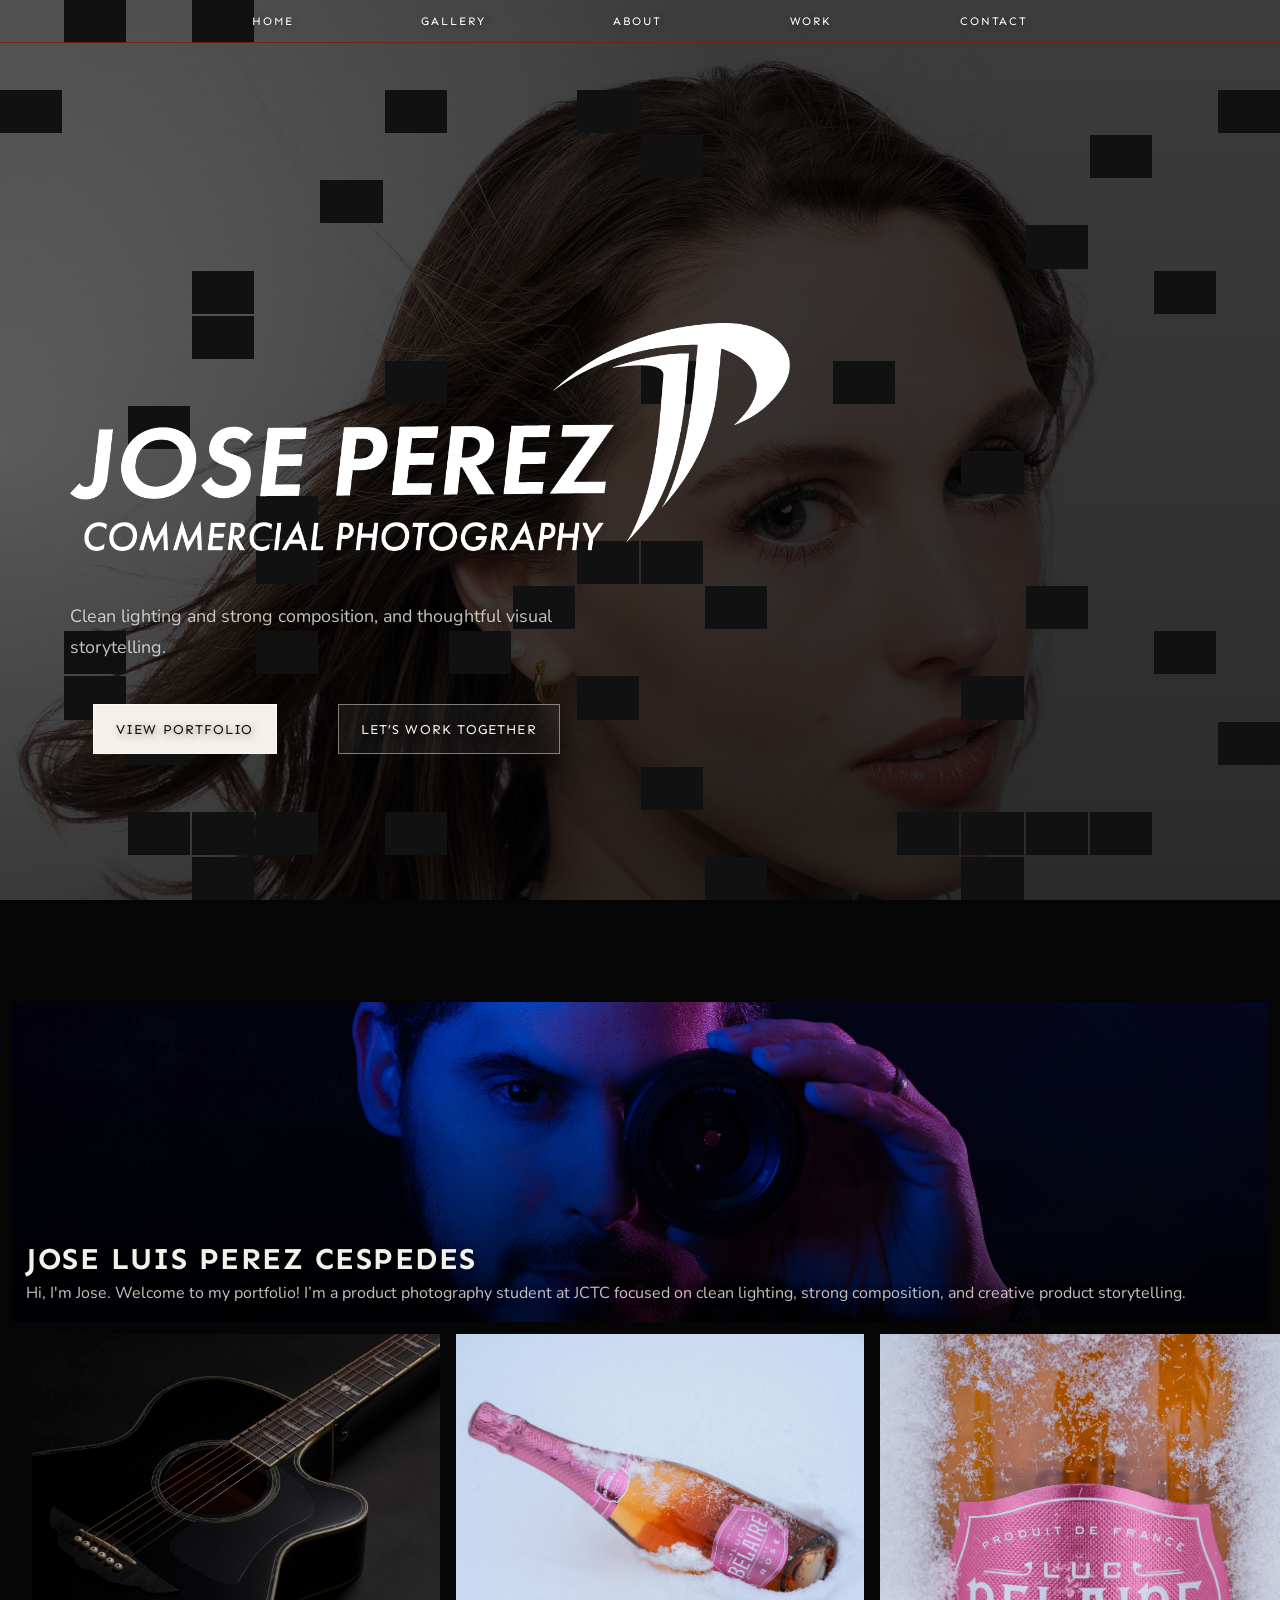
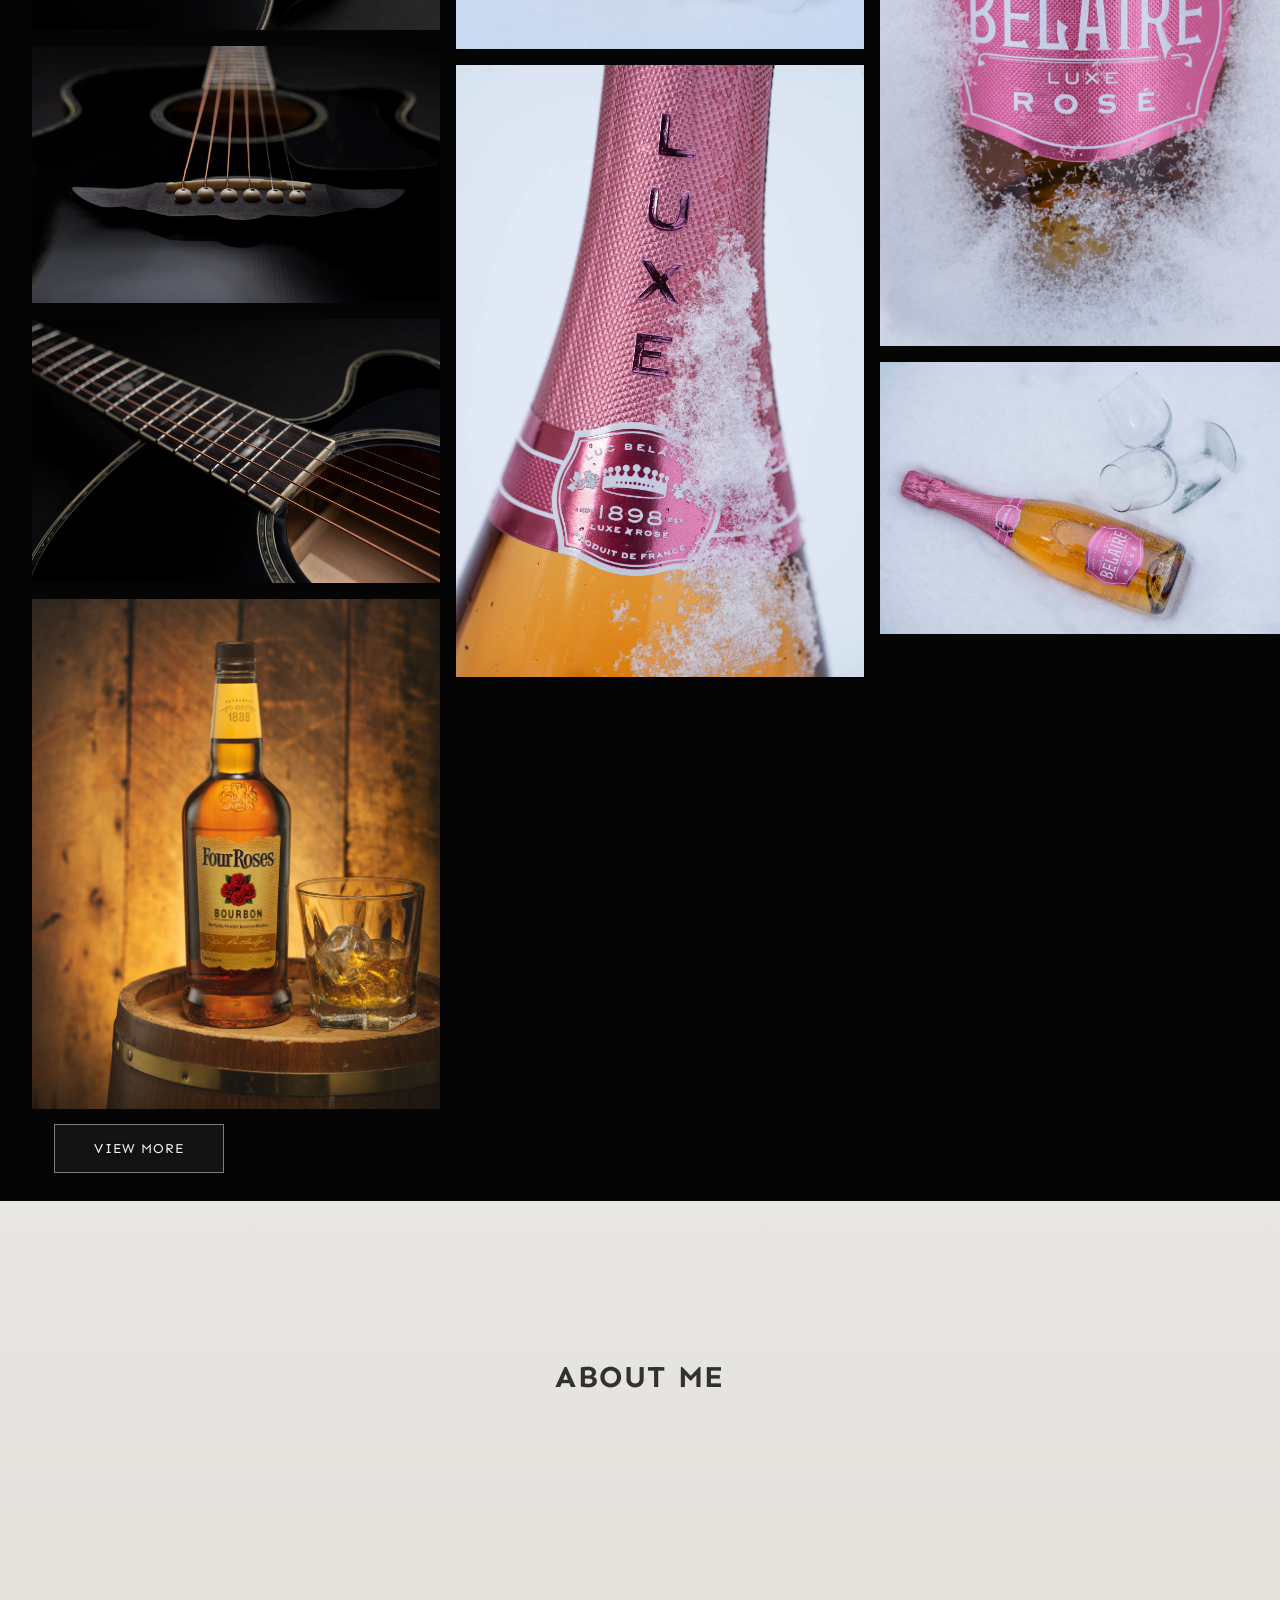
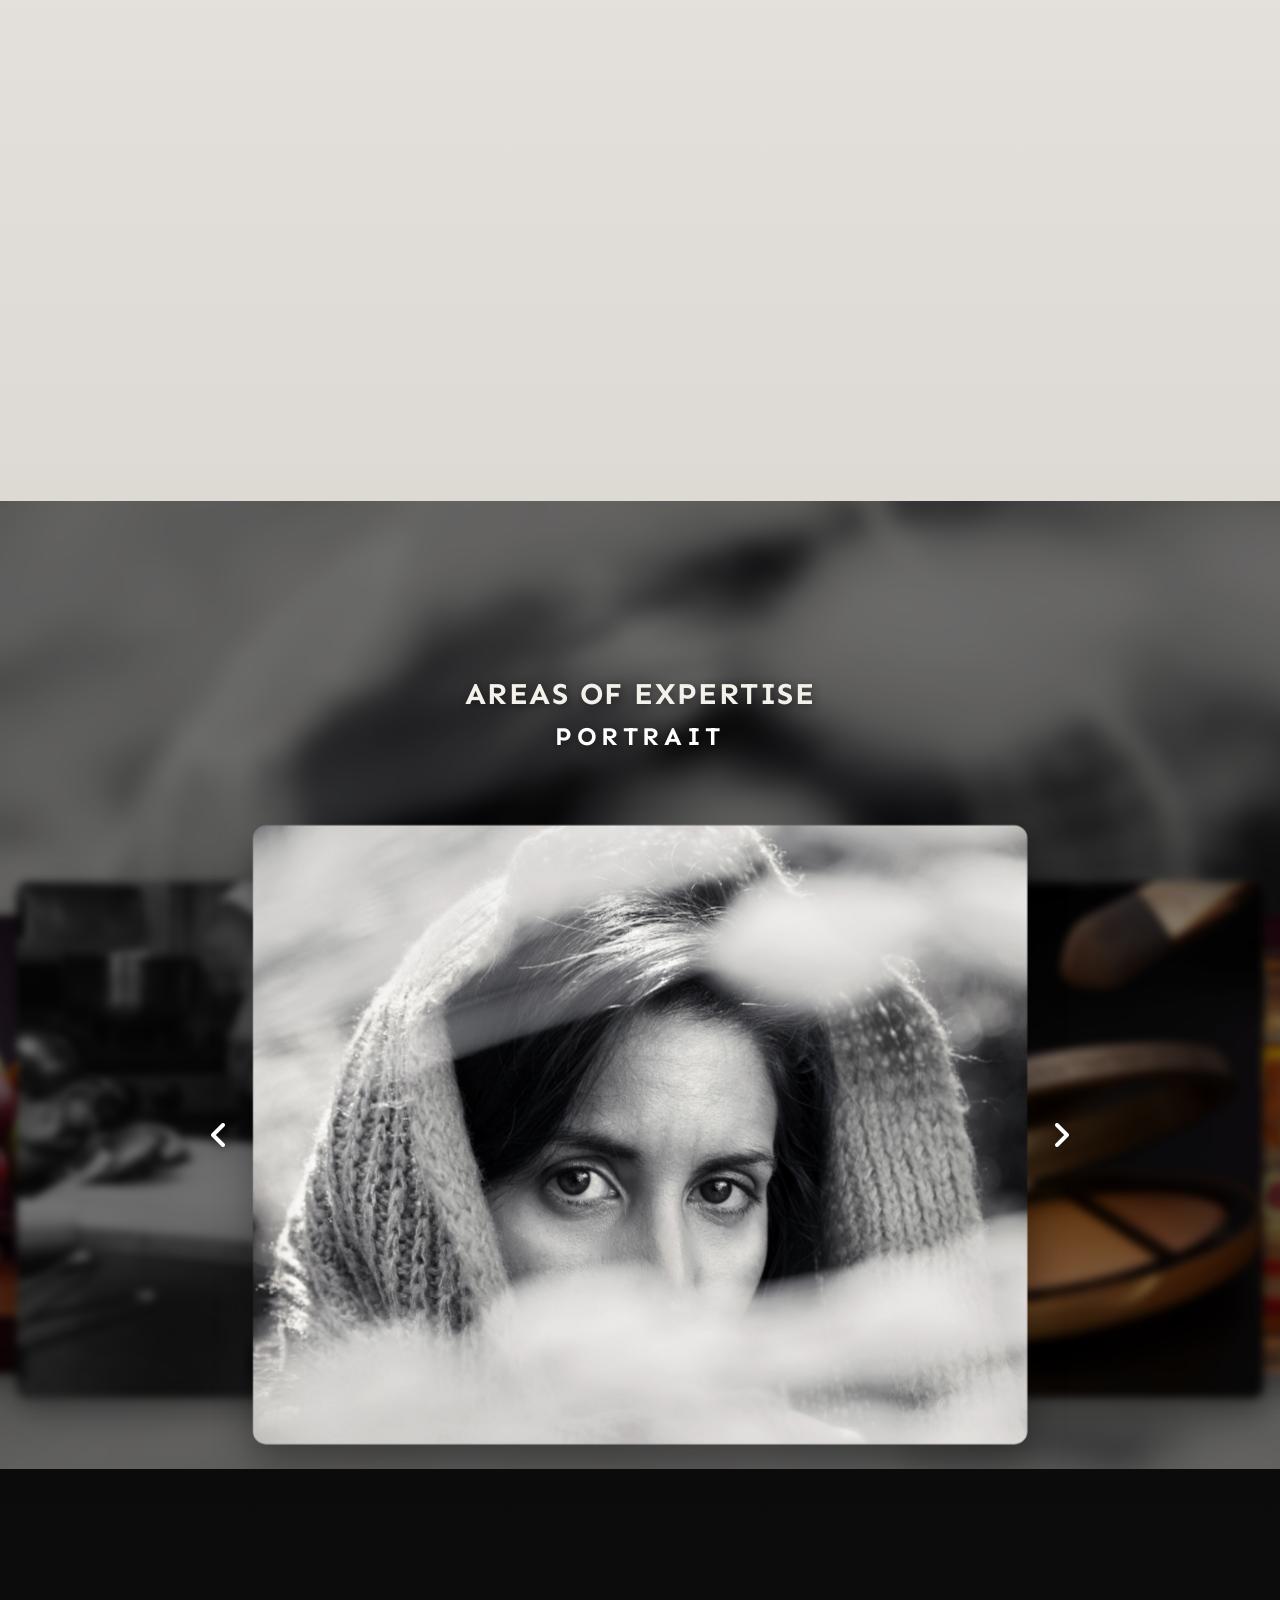
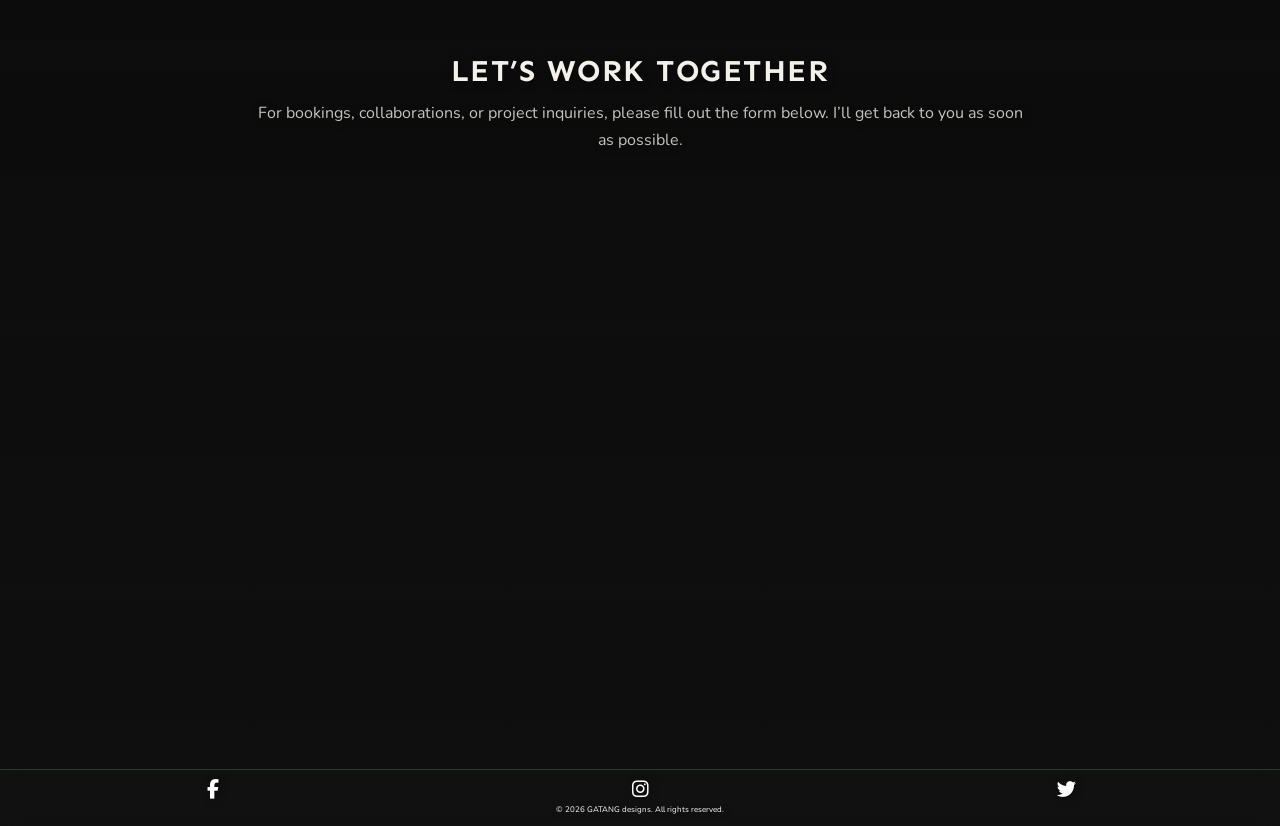
==== index.html @ 605bbdbb "Asichronous functions to load imgs" ====
<!DOCTYPE html>
<html lang="en">
<head>
  <meta charset="UTF-8" />
  <meta name="viewport" content="width=device-width, initial-scale=1.0" />

  <!-- Font Awesome -->
  <link
    rel="stylesheet"
    href="https://cdnjs.cloudflare.com/ajax/libs/font-awesome/6.5.0/css/all.min.css"
    crossorigin="anonymous"
    referrerpolicy="no-referrer"
  />

  <!-- AOS -->
  <link href="https://cdn.jsdelivr.net/npm/aos@2.3.4/dist/aos.css" rel="stylesheet" />

  <link rel="stylesheet" href="css/styles.css" />
  <title>Jose Luis Perez Portfolio</title>
</head>
<body>
  <div id="header"></div>
  <div id="cont_background" class="container hero"></div>

  <main class="borroso">

    <!-- HERO -->
    <div class="panel hero-panel">
      <section id="sec_1" class="fade-section hero-section">
        <div class="pixel-overlay"></div>

        <div class="hero_wraper">
          <div class="d_grid hero-content" data-aos="fade-up" data-aos-duration="800">
          <img class="tagline hero-title logo" src="images/joseLogoW.png">
        <!--    <h1 class="tagline hero-title">Jose Luis Perez Cespedes</h1>

            <p class="hero-subtitle">
              Product, Portrait &amp; Creative Photography
            </p> -->

            <p class="hero-copy">
              Clean lighting and strong composition, and thoughtful visual storytelling.
            </p>

            <div class="hero-actions">
              <a class="boton" href="#init" data-scroll>View Portfolio</a>
              <a class="boton boton-secondary" href="#contact" data-scroll>Let’s Work Together</a>
            </div>
          </div>
        </div>
      </section>
    </div>

    <!-- SELECTED WORK -->
    <div class="panel panel-gallery">
      <section id="init" class="section-gallery">
        <div class="d_grid0 selected-work-layout">
          <div class="d_sub_grid0 selected-work-intro" id="d_sub_grid0">
            <div class="wrapp">
              <h2 id="gallery_title">Selected Work</h2>
              <p id="gallery_desc">
                A curated collection of portraits, product images, and visual experiments.
              </p>

            </div>
          </div>

          <div class="container-fluid" id="gallery">
            <div id="gallery_grid" data-aos="fade-in" data-aos-duration="500"></div>
            <div class="text-center mt-3">
              <a href="gallery.html?service=photography" 
              class="btn boton boton-secondary mybtn">
             View More
           </a>
            </div>
            <div class="text-center"></div>
          </div>
        </div>
      </section>
    </div>

    <!-- Overlay para galería -->
    <div id="popupOverlay">
      <i class="fa-solid fa-chevron-left" id="prevBtn"></i>
      <img id="popupImage" alt="Expanded gallery image" />
      <i class="fa-solid fa-chevron-right" id="nextBtn"></i>
    </div>

    <!-- ABOUT -->
    <div class="panel panel-about">
      <section id="about" >
        <div class="section-heading">
         <h2>About Me</h2>
        </div>

        <div id="gallery_1" class="about-layout" data-aos="fade-in" data-aos-duration="800">
          <div class="about-image-wrap d_work">
            <img src="images/selfportrait/0-3.jpg" class="d_work" alt="Jose Luis Perez self portrait" />
          </div>
          <div class="d_work about_text">
            <p class="about-lead">
              I’m a Louisville-based photographer focused on product photography,
              portrait work, and visually driven compositions.
            </p>
          
            <p>
              My approach combines technical control, lighting precision, and creative
              direction to create images with clarity and impact. With a strong interest
              in composition and image-making, I build photographs that feel intentional,
              polished, and visually memorable.
            </p>
          
            <ul class="about-highlights">
              <li>Based in Louisville, Kentucky</li>
              <li>Focused on product, portrait, and creative photography</li>
              <li>Strong interest in lighting, composition, and image design</li>
            </ul>
          
            <a href="data/RESUME_PEREZ.pdf" class="boton" download >
              Download Resume
            </a>
          </div>
        </div>
      </section>
    </div>


  <!-- AREAS OF EXPERTISE -->
<div class="panel panel-work">
  <section id="work">
    <div class="work-heading">
      <h2>Areas of Expertise</h2>
        <h3 id="carousel-title"></h3>
    </div>

    <div id="carrusel-container">
      <i id="prev" class="fa-solid fa-angle-left" aria-label="Previous slide"></i>

      <div id="carrusel">
        <a href="gallery.html?service=portrait" aria-label="Open portrait gallery">
          <div class="carousel-item" data-title="Portrait"
            style="background-image:url('images/Portraits/0-11.jpg')"></div>
        </a>

        <a href="gallery.html?service=campaign" aria-label="Open campaign gallery">
          <div class="carousel-item" data-title="campaign"
            style="background-image:url('images/campaign/0-4.jpg')"></div>
        </a>

        <a href="gallery.html?service=product" aria-label="Open product gallery">
          <div class="carousel-item" data-title="Product"
            style="background-image:url('images/product/0-20.jpg')"></div>
        </a>

        <a href="gallery.html?service=creative" aria-label="Open creative gallery">
          <div class="carousel-item" data-title="Creative"
            style="background-image:url('images/creative/0-8.jpg')"></div>
        </a>

        <a href="gallery.html?service=fashion" aria-label="Open Fashion gallery">
          <div class="carousel-item" data-title="Fashion & Corporate"
            style="background-image:url('images/fashion/0-5.jpg')"></div>
        </a>

        <a href="gallery.html?service=food" aria-label="Open food gallery">
          <div class="carousel-item" data-title="Food"
            style="background-image:url('images/food/0-2.jpg')"></div>
        </a>

        <a href="gallery.html?service=environmental" aria-label="Open environmental gallery">
          <div class="carousel-item" data-title="Environmental"
            style="background-image:url('images/environmental/0-2.jpg')"></div>
        </a>
      </div>

      <i id="next" class="fa-solid fa-angle-right" aria-label="Next slide"></i>
    </div>

    
  </section>
</div>

    <!-- CONTACT -->
    <div class="panel panel-contact" >
      <section id="contact">
        <div class="section-heading">
            <h2>Let’s Work Together</h2>
          <p class="contact-intro">
            For bookings, collaborations, or project inquiries, please fill out the form below.
            I’ll get back to you as soon as possible.
          </p>
        </div>

        <form
          id="contactForm"
          class="d_grid"
          action="https://formsubmit.co/jlprezc@gmail.com"
          method="POST"  data-aos="fade-up" data-aos-duration="800"
        >
          <div class="mb-3 input-box has-value">
            <input type="text" name="name" id="name" required />
            <label for="name" class="form-label">Name</label>
          </div>

          <div class="mb-3 input-box has-value">
            <input type="email" name="email" id="email" required />
            <label for="email" class="form-label">Email</label>
          </div>

          <div class="mb-3 input-box has-value">
            <textarea name="message" id="message" rows="5" required style="overflow:hidden;"></textarea>
            <label for="message" class="form-label">Message</label>
          </div>

          <div class="text-center">
            <button type="submit" class="mb-3 boton text-center">Send Message</button>
          </div>

          <input type="hidden" name="_captcha" value="false" />
          <input type="hidden" name="_next" value="index.html#pop_up" />
        </form>
  
      </section>
    
    </div>
  </main>

  <!-- popup -->
  <div class="popup" id="pop_up">
    <div class="innerpop">
      <button class="closeBtn" onclick="closePopup()">
        <i class="fa-solid fa-xmark"></i>
      </button>
      <p>Thank you for your message. I'll respond shortly.</p>
    </div>
  </div>

  <!-- botón flotante -->
  <div id="mobile-menu-btn">
    <a href="#sec_1"><i class="fa-solid fa-circle-arrow-up"></i></a>
  </div>

  <!-- footer -->
  <footer id="foot_bar">
    <div id="div_menubotom">
      <a href="https://facebook.com" target="_blank"><i class="fab fa-facebook-f"></i></a>
      <a href="https://instagram.com" target="_blank"><i class="fab fa-instagram"></i></a>
      <a href="https://twitter.com" target="_blank"><i class="fab fa-twitter"></i></a>
    </div>

    <a class="lnkMenu" href="https://gatangdesigns.io/" target="_blank">
      <p style="font-size: 0.5rem; padding-top: 0.25rem;" id="copyright"></p>
    </a>
  </footer>

  <!-- JS -->
  <script src="script/script.js"></script>

  <!-- AOS -->
  <script src="https://cdn.jsdelivr.net/npm/aos@2.3.4/dist/aos.js"></script>
  <script>
    AOS.init({
      duration: 800,
      once: true
    });
  </script>

  <!-- COPYRIGHT -->
  <script>
    const footer = document.getElementById('copyright');
    const year = new Date().getFullYear();
    footer.textContent = `© ${year} GATANG designs. All rights reserved.`;
  </script>
</body>
</html>
---- css/styles.css ----
@import url('https://fonts.googleapis.com/css2?family=Lavishly+Yours&family=Sen:wght@400..800&display=swap');
@import url('https://fonts.googleapis.com/css2?family=Lavishly+Yours&family=Nunito:ital,wght@0,200..1000;1,200..1000&family=Sen:wght@400..800&display=swap');
 /* ===============================================nav  */
 
@import url('https://fonts.googleapis.com/css2?family=Lavishly+Yours&family=Sen:wght@400..800&display=swap');
@import url('https://fonts.googleapis.com/css2?family=Lavishly+Yours&family=Nunito:ital,wght@0,200..1000;1,200..1000&family=Sen:wght@400..800&display=swap');
@import url('https://fonts.googleapis.com/css2?family=Sen:wght@400..800&family=Nunito:ital,wght@0,200..1000;1,200..1000&display=swap');

/* =========================
   BASE
========================= */
:root {
  --bg-main: #111111;
  --bg-soft: #181818;
  --bg-panel: rgba(18, 18, 18, 0.72);
  --bg-panel-strong: rgba(10, 10, 10, 0.82);
  --text-main: #f4f1ea;
  --text-soft: rgba(244, 241, 234, 0.8);
  --text-dim: rgba(244, 241, 234, 0.58);
  --line: rgba(255, 255, 255, 0.12);
  --line-strong: rgba(117, 35, 18, 0.9);
  --accent: #4b1208;
  --shadow: 0 20px 60px rgba(0, 0, 0, 0.45);
  --radius: 18px;
  --radius-sm: 10px;
  --content-width: 1280px;
}

*,
*::before,
*::after {
  box-sizing: border-box;
}

html {
  scroll-behavior: smooth;
}

body,
html {
  margin: 0;
  padding: 0;
  font-family: "Nunito", sans-serif;
  background: var(--bg-main);
  color: var(--text-main);
  text-shadow: 2px 2px 8px rgba(0, 0, 0, 0.45);
}

img {
  max-width: 100%;
  display: block;
}

a,
i {
  text-decoration: none;
}

ul {
  margin: 0;
  padding: 0;
  list-style: none;
}

:target {
  scroll-margin-top: 90px;
}

/* =========================
   TYPOGRAPHY
========================= */
h1,
h2,
h3,
label,
nav a,
#navbarMenu a,
.boton {
  font-family: "Sen", sans-serif;
}

h1,
h2,
h3,
p {
  margin: 0;
}

h1 {
  font-size: clamp(2.5rem, 6vw, 5.8rem);
  line-height: 0.95;
  text-transform: uppercase;
  letter-spacing: 0.06em;
}

h2 {
  font-size: clamp(1.9rem, 2vw, 3.2rem);
  line-height: 1.05;
  text-transform: uppercase;
  letter-spacing: 0.05em;
}

h3 {
  font-size: clamp(1.2rem, 2vw, 1.9rem);
  line-height: 1.15;
  text-transform: uppercase;
  letter-spacing: 0.08em;
}

p {
  line-height: 1.7;
}


.section-heading {
  z-index: 9000;
  width: min(100%, 920px);
  margin: 0 auto 3rem;
  text-align: center;
  display: grid;
  gap: 0.8rem;
}

.section-intro,
.contact-intro,
#gallery_desc {
  color: var(--text-soft);
  font-size: clamp(1rem, 1.2vw, 1.1rem);
  max-width: 780px;
  margin: 0 auto;

}

/* =========================
   MENU / HEADER / FOOTER
========================= */

.container_top {
  position: fixed;
  top: 0;
  left: 0;
  width: 100%;
  z-index: 1000;
  margin-bottom: 2px;
  background: transparent;
  transition: background-color 0.25s ease, backdrop-filter 0.25s ease;
}

#container_top {
  transition: background-color 0.25s ease, backdrop-filter 0.25s ease;
}

nav {
  display: flex;
  padding: 14px 22px;
  border-bottom: 1px solid var(--line-strong);
  perspective: 800px;
}

#navbarMenu {
  gap: 40px;
  text-align: center;
}

nav a,
#navbarMenu a {

  text-align: center;
  color: #ffffff;
  display: flex;
  justify-content: center;
  text-transform: uppercase;
  letter-spacing: 0.16em;
  font-size: 0.72rem;
}

#home {
  display: flex;
  justify-content: center;
  gap: clamp(3rem, 10vw, 14rem);
}

#home a {
  flex: 0 0 auto;
}

#home {
  display: flex;
  padding: 14px 22px;
  border-bottom: 1px solid var(--line-strong);
}
footer a,
#navbarMenu a {
  color: #ffffff;
  width: 100%;
  display: flex;
  justify-content: center;
}

#div_menubotom {
  display: flex;
  flex-direction: row;
  align-items: center;
  justify-content: center;
}

footer {
  position: relative;
  bottom: 0;
  left: 0;
  width: 100%;
  font-size: 1.2rem;
  padding-top: 10px;
  padding-bottom: 10px;
  background-color: transparent;
  z-index: 1000;
  backdrop-filter: blur(8px);
}

#foot_bar {
  border-top: 1px solid var(--line-strong);
  transition: background-color 0.25s ease, backdrop-filter 0.25s ease;
}

#menu_hamburguer {
  display: none;
  justify-content: center;
  align-items: center;
  padding-top: 24px;
  width: 100%;
}

#btnHamburguesa {
  max-width: 50px;
  border: none;
  background: transparent;
  font-size: 2rem;
  color: rgba(255, 255, 255, 0.62);
  filter: drop-shadow(2px 4px 6px black);
}

#btnHamburguesa:hover {
  font-size: 2.3rem;
  color: #ffffff;
}

#navbarMenu {
  position: fixed;
  top: 0;
  left: 0;
  width: 100vw;
  height: 100vh;
  display: flex;
  flex-direction: column;
  justify-content: center;
  align-items: center;
  background: rgba(0, 0, 0, 0.58);
  backdrop-filter: blur(10px);
  z-index: 300000;
  visibility: hidden;
}

.menu-overlay {
  padding-top: 10px;
  background: linear-gradient(
    to bottom,
    rgba(0, 0, 0, 0.18) 0%,
    rgba(0, 0, 0, 0.85) 100%
  );
  backdrop-filter: blur(10px);
}

.borroso {
  filter: none;
}

/* =========================
   GLOBAL LAYOUT
========================= */
main {
  position: relative;
  z-index: 1;
}

.panel {
  min-height: 100vh;
  position: relative;
}

section {
  min-height: 100vh;
  display: flex;
  justify-content: center;
  align-items: center;
  padding: clamp(1.2rem, 3vw, 3rem);
  position: relative;
  overflow: hidden;
}

.hero-panel,
.hero-section {
  min-height: 100vh;
}

.hero {
  position: fixed;
  inset: 0;
  z-index: 0;
  overflow: hidden;
}

#cont_background::after {
  content: "";
  position: absolute;
  inset: 0;
  background:
    linear-gradient(to bottom, rgba(0, 0, 0, 0.38), rgba(0, 0, 0, 0.56)),
    radial-gradient(circle at left center, rgba(0, 0, 0, 0.15), rgba(0, 0, 0, 0.52) 60%);
  z-index: 1;
  pointer-events: none;
}

/* =========================
   BUTTONS
========================= */
.boton {
  font-size: clamp(0.85rem, 1vw, 1.25rem);
  background-color: transparent;
  border: 1px solid rgba(255, 255, 255, 0.45);
  padding: 0.95rem 1.4rem;
  margin: 0.95rem 1.4rem;
  font-weight: 400;
  color: var(--bg-main);
  background-color: var(--text-main);
  position: relative;
  z-index: 10;
  display: inline-flex;
  align-items: center;
  justify-content: center;
  text-align: left;
  min-width: 170px;
  transition: all 0.3s ease;
  letter-spacing: 0.08em;
  text-transform: uppercase;
}

.boton:hover {
  transform: translateY(-2px);
  cursor: pointer;
}

.boton-secondary {
  background: rgba(255, 255, 255, 0.06);
  color: var(--text-main);
  font-size: clamp(0.85rem, 1vw, 1.25rem);
}



/* =========================
   PIXEL EFFECT
========================= */
.pixel-overlay {
  position: absolute;
  inset: 0;
  display: grid;
  grid-template-columns: repeat(20, 1fr);
  grid-template-rows: repeat(20, 1fr);
  gap: 2px;
  z-index: 2;
  pointer-events: none;
}

.pixel-overlay div {
  background-color: #111111;
  opacity: 1;
  transition: opacity 0.3s ease;
}

/* =========================
   HERO
========================= */
.hero_wraper {
  width: 100%;

  margin: 0 auto;
  min-height: 78vh;
  display: flex;
  align-items: flex-end;
  padding: 2rem;
}


.d_grid {
  justify-content: center;
  text-align: center;
}

.hero-content {
  width: min(100%, 720px);
  display: grid;
  gap: 1.1rem;
  text-align: left;
  justify-items: start;
  z-index: 5;
}


.tagline.hero-title {
 /* line-height: 0.95;
  letter-spacing: 0.08em;*/
  margin-bottom: 2rem;
}

.hero-subtitle {
  font-size: clamp(1.05rem, 2vw, 1.55rem);
  color: var(--text-main);
  letter-spacing: 0.06em;
  text-transform: uppercase;
  font-family: "Sen", sans-serif;
}

.hero-copy {
  max-width: 580px;
  color: var(--text-soft);
  font-size: clamp(1rem, 1.4vw, 1.15rem);
}

.hero-actions {
  display: flex;
  flex-wrap: wrap;
  gap: 1rem;
  margin-top: 0.6rem;
}

/* =========================
   SELECTED WORK
========================= */
#init {
  background:
    linear-gradient(to bottom, rgba(10, 10, 10, 0.82), rgba(14, 14, 14, 0.92)),
    rgba(0, 0, 0, 0.2);
}
/*=================================SECTION 0 la Galeria*/
#init{  
  height: fit-content;
  background-color: #252525;
  }
.section-gallery {
  padding: 0 0 0 2rem;
  height: 100vh; /* altura completa de la ventana */
}
.wrapp {
  margin: 2rem;
  display: flex;
  flex-direction: column;
  align-items: center;
  justify-content: center;
  height: max-content;
  padding: 1rem;
}
.d_grid0 {
  display: flex;
  height: 100%;
}

.d_sub_grid0 {
  width:30%; /* o width: 25%; si quieres proporcional */
  min-width: 200px; /* opcional, para que no se haga muy pequeño */
  height: stretch;
  display: flex;
  flex-direction: column;
  justify-content: flex-end;
  align-items: center;
  margin: 0rem 2rem 0rem 0rem;
  height: 100vh;
  /*background-image: url(/images/selfportrait/0-3.jpg);*/

  background-position: center;
  background-repeat: no-repeat;
  background-size: cover;
}

/* Ocultar scrollbar en la mayoría de navegadores */
body::-webkit-scrollbar #gallery {
  display: none; /* Chrome, Safari */
}
body #gallery {
  -ms-overflow-style: none; /* IE, Edge */
  scrollbar-width: none; /* Firefox */
}

.selected-work-layout {
  margin-top: 90px;
}

#gallery {
  flex: 1;
  display: grid;
  grid-template-rows: auto 1fr;
  overflow-y: scroll; /* scroll solo aquí */
  height: 100vh; /* ocupar toda la sección sticky */
  padding: 1rem;
}


.gallery_grid img,
.gallery-img {
  width: 100%;
  height: 320px;
  object-fit: cover;
  display: block;
}

.gallery_grid {
  column-count: 4;
  column-gap: 1rem;
  display: block;
}

.gallery_grid img {
  width: 100%;
  height: auto;
  margin-bottom: 1rem;
  break-inside: avoid;
  object-fit: contain;
}

.gallery_grid img {
  transition: transform 0.3s ease, filter 0.3s ease;
}

.gallery_grid img:hover {
  transform: scale(1.02);
  filter: brightness(1.1);
}

#previewImage {
  max-width: 350px;
}

#popupOverlay {
  position: fixed;
  inset: 3rem;
  background: rgba(0, 0, 0, 0.92);
  display: none;
  align-items: center;
  justify-content: center;
  z-index: 9999;
  padding: 2rem;
}

#popupOverlay.active {
  display: flex;
}

#popupImage {
  max-width: 85%;
  max-height: 85vh;
  object-fit: contain;
}

#prevBtn,
#nextBtn {
  position: absolute;
  color: white;
  font-size: 2.5rem;
  cursor: pointer;
  z-index: 10000;
}

#prevBtn {
  left: 2rem;
}

#nextBtn {
  right: 2rem;
}

@media (max-width: 768px) {
  #popupImage {
    max-width: 95%;
    max-height: 80vh;
  }

  #prevBtn,
  #nextBtn {
    font-size: 2rem;
  }

  #prevBtn {
    left: 1rem;
  }

  #nextBtn {
    right: 1rem;
  }
}

/*ABOUT - gallery_1*/
#gallery_1.about-layout {
  width: min(100%, 1100px);
  display: grid;
  grid-template-columns: 1fr 1.1fr;
  gap: 0;
  align-items: center;
}

.about-image-wrap {
  height: 460px;
  transform: translateX(40px);
  z-index: 2;
}

.about-image-wrap img {
  width: 100%;
  height: 100%;
  object-fit: cover;
}

.about_text {
  min-height: 520px;
  padding: 4rem 3rem 4rem 5rem;
  background: rgba(255, 255, 255, 0.72);
  display: flex;
  flex-direction: column;
  justify-content: center;
}
/* =========================
   GALLERY OVERLAY
========================= */
#popupOverlay {
  position: fixed;
  inset: 0;
  background: rgba(0, 0, 0, 0.9);
  display: none;
  justify-content: center;
  align-items: center;
  z-index: 999999;
  padding: 2rem;
}

#popupImage {
  max-width: min(88vw, 1200px);
  max-height: 84vh;
  object-fit: contain;
  box-shadow: 0 25px 60px rgba(0, 0, 0, 0.5);
}

#prevBtn,
#nextBtn {
  position: absolute;
  top: 50%;
  transform: translateY(-50%);
  font-size: 2rem;
  color: white;
  cursor: pointer;
  z-index: 3;
  transition: transform 0.25s ease, opacity 0.25s ease;
}

#prevBtn:hover,
#nextBtn:hover {
  transform: translateY(-50%) scale(1.1);
}

#prevBtn {
  left: 2rem;
}

#nextBtn {
  right: 2rem;
}

/* =========================
   ABOUT
========================= */
#about {

  background-size: cover;
  background:
    linear-gradient(to bottom, rgba(245, 243, 239, 0.95), rgba(230, 226, 220, 0.96));
  color: #171717;
  text-shadow: none;
  flex-direction: column;
  padding: 5rem 2rem;
}



#about,
#about .section-intro,
#about p,
#about li {
  color: rgba(20, 20, 20, 0.86);
}

#gallery_1.about-layout {
  width: min(100%, 1150px);
  display: grid;
  grid-template-columns: 1fr 1.1fr;
  gap: 0;
  align-items: center;
}

.about-image-wrap {
  height: 430px;
  transform: translateX(70px);
  z-index: 2;
}

.about-image-wrap img {
  width: 100%;
  height: 100%;
  object-fit: cover;
}

.about_text {
  min-height: 500px;
  padding: 4rem 3rem 4rem 6rem;
  display: flex;
  flex-direction: column;
  justify-content: center;
}

@media (max-width: 768px) {
  #about {
    padding: 3rem 1.2rem 4rem !important;
  }

  #about .section-heading h2 {
    font-size: 2rem;
    margin-bottom: 1.5rem;
  }

  #gallery_1.about-layout {
    display: flex;
    flex-direction: column;
    gap: 1.5rem;
    margin: 0;
  }

  .about-image-wrap {
    width: 100%;
    max-width: 360px;
    height: 320px;
    transform: none;
    margin: 0 auto;
    overflow: hidden;
  }

  .about-image-wrap img {
    width: 100%;
    height: 100%;
    object-fit: cover;
  }

  .about_text {
    width: 100%;
    padding: 0;
    background: transparent;
    text-align: left;
    gap: 1rem;
  }

  .about-lead {
    font-size: 1.05rem;
    line-height: 1.6;
    text-align: center;
  }

  .about_text p {
    font-size: 0.95rem;
    line-height: 1.7;
    text-align: left;
  }

  .about-highlights {
    font-size: 0.9rem;
    line-height: 1.6;
    gap: 0.4rem;
  }

  .about_text .boton {
    width: 100%;
    margin: 1rem 0 0;
    padding: 0.8rem 1rem;
    font-size: 0.8rem;
  }
}

/*========================================
  Areas of Expertise
========================================*/
#work {
  min-height: 100vh;
  display: grid;
  grid-template-rows: 300px 1fr;
  row-gap: 0;
  align-items: center;
  justify-items: center;
  overflow: hidden;
  position: relative;
  padding: 4rem 2rem;
}

#work::before {
  content: "";
  position: absolute;
  inset: 0;
  background-image: var(--bg-image);
  background-size: cover;
  background-position: center;
  filter: blur(10px) brightness(0.45);
  transform: scale(1.1);
  background-color: rgba(37, 37, 37, 0.35);
  z-index: 0;
  pointer-events: none;
}

.work-heading {
  position: relative;
  z-index: 2;
  text-align: center;
  width: min(100%, 820px);
  margin:rem;
}

.work-heading h2 {
  margin-bottom: 0.8rem;
}

.work-heading .section-intro {
  max-width: 680px;
  margin: 0 auto;
}

#carrusel-container {
  position: relative;
  width: 100%;
  max-width: 1100px;
  display: flex;
  align-items: center;
  justify-content: center;
  z-index: 2;
}

#carrusel {
  position: relative;
  width: 100%;
  height: 540px;
  perspective: 1000px;
}

.carousel-item {
  position: absolute;
  top: 50%;
  left: 50%;
  width: clamp(340px, 56vw, 760px);
  aspect-ratio: 1.25 / 1;
  transform: translate(-50%, -50%);
  background-size: cover;
  background-position: center;
  background-repeat: no-repeat;
  border-radius: 12px;
  box-shadow: 0 18px 35px rgba(0, 0, 0, 0.35);
  transition: all 0.5s ease;
}

#carousel-title {
  margin-top: 0.8rem;
  text-align: center;
  color: white;
  letter-spacing: 0.18em;
  text-transform: uppercase;
  font-size: clamp(1.1rem, 2vw, 1.6rem);
}

#prev,
#next {
  position: absolute;
  top: 50%;
  transform: translateY(-50%);
  z-index: 20;
  background: none;
  border: none;
  cursor: pointer;
  font-size: 2rem;
  color: #ffffff;
}

#prev {
  left: -20vw;
}

#next {
  right: -20vw;
}

/* ===== MOBILE ===== */
@media (max-width: 768px) {
  #work {
    min-height: auto;
    padding: 3rem 0 3rem;
  }

  .work-heading {
    padding: 0 1rem;
    margin-bottom: 1rem;
  }

  .work-heading .section-intro {
    display: none;
  }

  #carrusel-container {
    width: 100%;
    padding: 0;
  }

  #carrusel {
    height: 260px;
    perspective: none;
    overflow: hidden;
  }

  .carousel-item {
    width: 100%;
    max-width: 100%;
    min-width: 100%;
    height: 260px;
    min-height: 260px;
    border-radius: 0;
    box-shadow: none;
    aspect-ratio: auto;
  }

  #carousel-title {
    margin-top: 0.9rem;
    padding: 0 1rem;
    letter-spacing: 0.14em;
  }

  #prev,
  #next {
    top: 80%;
    font-size: 1.7rem;
  }

  #prev {
    left: 0.75rem;
  }

  #next {
    right: 0.75rem;
  }
}
/* =========================
   CONTACT
========================= */
#contact {
  background:
    linear-gradient(to bottom, rgba(10, 10, 10, 0.72), rgba(15, 15, 15, 0.92));
  flex-direction: column;
}

#contact .section-heading {
  margin-bottom: 2.4rem;
}

form {
  margin-top: 0;
  width: min(100%, 880px);
  color: #ffffff;
  background: rgba(255, 255, 255, 0.03);
  border: 1px solid var(--line);
  padding: clamp(1.4rem, 2vw, 2.2rem);
  box-shadow: var(--shadow);
  backdrop-filter: blur(8px);
}

.input-box {
  position: relative;
  display: inline-block;
  width: 100%;
}

textarea,
input {
  overflow: hidden;
  resize: none;
  margin-bottom: 2rem;
  width: 100%;
  padding: 18px 12px 12px;
  font-size: 1rem;
  line-height: 20px;
  border: none;
  border-bottom: 1px solid rgba(255, 255, 255, 0.35);
  outline: none;
  background: none;
  color: #ffffff;
  transition: border-color 0.25s ease;
}

textarea:focus,
input:focus {
  border-bottom-color: rgba(255, 255, 255, 0.82);
}

label {
  position: absolute;
  left: 10px;
  top: 14px;
  padding: 0 4px;
  font-size: 0.82rem;
  letter-spacing: 0.14em;
  transition: 0.3s ease;
  pointer-events: none;
  text-transform: uppercase;
  color: rgba(255, 255, 255, 0.58);
}

.input-box input:focus + label,
.input-box textarea:focus + label,
.input-box input:checked + label,
.input-box.has-value label,
.input-box select:focus + label {
  transform: translateY(-18px);
  font-size: 10px;
}

.popup {
  display: none;
  position: fixed;
  inset: 0;
  justify-content: center;
  align-items: center;
  background: rgba(0, 0, 0, 0.62);
  z-index: 9999;
}

.popup.active {
  display: flex;
}

.innerpop {
  position: relative;
  background: #1d1d1d;
  padding: 2rem;
  text-align: center;
  max-width: 420px;
  width: 90%;
  border: 1px solid rgba(255, 255, 255, 0.1);
}

.closeBtn {
  background: transparent;
  border: none;
}

.closeBtn i {
  color: #ffffff;
}

.closeBtn i:hover {
  font-size: 1.4rem;
}

.innerpop .closeBtn {
  position: absolute;
  top: 10px;
  right: 10px;
  cursor: pointer;
}

/* =========================
   FLOATING MOBILE BUTTON
========================= */
#mobile-menu-btn {
  position: fixed;
  bottom: 5.5rem;
  right: 1.4rem;
  width: 44px;
  height: 44px;
  display: flex;
  justify-content: center;
  align-items: center;
  cursor: pointer;
  z-index: 90999;
  opacity: 0;
  transition: opacity 0.3s ease, transform 0.3s ease;
  backdrop-filter: blur(8px);
}

#mobile-menu-btn.show {
  opacity: 1;
}

#mobile-menu-btn i {
  color: rgba(255, 255, 255, 0.76);
  font-size: 1.5rem;
}

#mobile-menu-btn i:hover {
  color: rgb(255, 255, 255);
  transform: scale(1.08);
}


/* =========================================
   MOBILE SELECTED WORK COLLAPSE
========================================= */
.mobile-gallery-toggle-wrap {
  display: none;
}

@media (max-width: 768px) {
  .gallery_grid.is-collapsed img:nth-child(n+5) {
    display: none;
  }

  .mobile-gallery-toggle-wrap {
    display: flex;
    justify-content: center;
    padding: 0.85rem 0 0.25rem;
  }

  .mobile-gallery-toggle {
    min-width: 96px;
    padding: 0.38rem 0.65rem;
    letter-spacing: 0.12em;
  }

}


/* =========================================
   MOBILE FINAL LAYOUT
========================================= */
@media (max-width: 768px) {

  /* ---------- GENERAL ---------- */
  section {
    min-height: auto;
    padding: 0;
  }

  .panel {
    min-height: auto;
  }

  /* ---------- HERO ---------- */
  #sec_1 {
    min-height: 100vh;
    padding: 5.5rem 1rem 3rem;
    display: flex;
    align-items: flex-end;
  }

  .hero-content {
    width: 100%;
    max-width: 260px;
    gap: 0.45rem;
    padding-bottom: 2.2rem;
  }


  .hero-actions {
    display: flex;
    flex-direction: column;
    align-items: flex-start;
    gap: 0.35rem;
    margin-top: 0.4rem;
  }

  .hero-actions .boton {
    width: auto;
    min-width: 108px;
    padding: 0.4rem 0.6rem;
    letter-spacing: 0.12em;
    border-width: 1px;
  }

  /* ---------- SELECTED WORK ---------- */
  #init {
    min-height: auto;
    height: auto;
    padding: 0.75rem;
    background: #050505;
  }

  .section-gallery {
    min-height: auto;
    height: auto;
    display: block;
  }

  .d_grid0,
  .selected-work-layout.d_grid0 {
    display: flex;
    flex-direction: column;
    height: auto;
    gap: 0.75rem;
  }

  .d_sub_grid0,
  .selected-work-intro .d_sub_grid0 {
    width: 100%;
    min-width: 100%;
    height: 320px;
    margin: 0;
    display: flex;
    align-items: flex-end;
    justify-content: flex-start;
    background-position: center;
    background-size: cover;
    background-repeat: no-repeat;
  }

  .wrapp {
    width: 100%;
    margin: 0;
    min-height: 320px;
    padding: 0.9rem;
    display: flex;
    align-items: flex-start;
    justify-content: flex-end;
    text-align: left;
    gap: 0.35rem;
    background: linear-gradient(to top, rgba(0,0,0,0.78), rgba(0,0,0,0.18));
  }


  #gallery_desc {
    margin: 0;
    max-width: 100%;
  }

  .explore-btn {
    min-width: 0;
    width: auto;
    padding: 0.35rem 0.55rem;
  }

  #gallery {
    width: 100%;
    height: auto;
    overflow: visible;
    padding: 0;
    background: transparent;
    border: none;
    box-shadow: none;
    margin: 0 1.25rem;
  }

  .gallery_grid {
    column-count: 3;
    column-gap: 1rem;
    display: block;
  }
  
  .gallery_grid img {
    width: 100%;
    height: auto;
    margin-bottom: 1rem;
    break-inside: avoid;
    object-fit: contain;
  }

  /* SOLO MOSTRAR 4 */
  .gallery_grid.is-collapsed img:nth-child(n+5) {
    display: none;
  }

  /* BOTÓN */
  .mobile-gallery-toggle-wrap {
    display: flex;
    justify-content: center;
    margin-top: 0.7rem;
  }

  .mobile-gallery-toggle {
    padding: 0.35rem 0.6rem;
    min-width: 90px;
    letter-spacing: 0.12em;
  }
  
    /* ---------- CONTACT ---------- */
  #contact {
    padding: 3.2rem 1rem 6.5rem;
    justify-content: center;
  }

  #contact .section-heading {
    margin-bottom: 1rem;
  }


  .contact-intro {

    max-width: 240px;
  }

  form {
    width: 100%;
    max-width: 100%;
    padding: 2rem;  
   }

  textarea,
  input {

    padding: 14px 6px 8px;
    margin-bottom: 1.3rem;
  }

  label {
    left: 4px;
    top: 12px;

    letter-spacing: 0.12em;
  }

  form .boton {
    min-width: 82px;
    padding: 0.3rem 0.5rem;
  
  }
}
/* =========================================
   FIX HAMBURGER MENU MOBILE
========================================= */
@media (max-width: 768px) {

  #menu_hamburguer {
    display: flex !important;
    visibility: visible !important;
    justify-content: center;
    align-items: center;
    width: 100%;
    z-index: 9999;
  }

  #btnHamburguesa {
    display: flex !important;
    opacity: 1 !important;
  }

  #div_menutop {
    display: none !important;
  }
}


/* =========================================
   MOBILE FINAL LAYOUT
========================================= */
@media (min-width: 769px) and (max-width: 1600px) {

  /* ---------- SELECTED WORK ---------- */
  #init {
    min-height: auto;
    height: auto;
    padding: 0.75rem;
    background: #050505;
  }

  .section-gallery {
    min-height: auto;
    height: auto;
    display: block;
  }

  .d_grid0,
  .selected-work-layout.d_grid0 {
    display: flex;
    flex-direction: column;
    height: auto;
    gap: 0.75rem;
  }

  .d_sub_grid0,
  .selected-work-intro .d_sub_grid0 {
    width: 100%;
    min-width: 100%;
    height: 320px;
    margin: 0;
    display: flex;
    align-items: flex-end;
    justify-content: flex-start;
    background-position: center;
    background-size: cover;
    background-repeat: no-repeat;
  }

  .wrapp {
    width: 100%;
    margin: 0;
    min-height: 320px;
    padding: 0.9rem;
    display: flex;
    align-items: flex-start;
    justify-content: flex-end;
    text-align: left;
    gap: 0.35rem;
    background: linear-gradient(to top, rgba(0,0,0,0.78), rgba(0,0,0,0.18));
  }


  #gallery_desc {
    margin: 0;
    max-width: 100%;
  }

  .explore-btn {
    min-width: 0;
    width: auto;
    padding: 0.35rem 0.55rem;
  }

  #gallery {
    width: 100%;
    height: auto;
    overflow: visible;
    padding: 0;
    background: transparent;
    border: none;
    box-shadow: none;
    margin: 0 1.25rem;
  }

  .gallery_grid {
    column-count: 3;
    column-gap: 1rem;
    display: block;
  }
  
  .gallery_grid img {
    width: 100%;
    height: auto;
    margin-bottom: 1rem;
    break-inside: avoid;
    object-fit: contain;
  }
 /* BOTÓN */
  .mobile-gallery-toggle-wrap {
    display: flex;
    justify-content: center;
    margin-top: 0.7rem;
  }

  .mobile-gallery-toggle {
    padding: 0.35rem 0.6rem;
    min-width: 90px;
    letter-spacing: 0.12em;
  }

     /* ---------- CONTACT ---------- */


  textarea,
  input {

    padding: 14px 6px 8px;
    margin-bottom: 1.3rem;
  }

  label {
    left: 4px;
    top: 12px;

    letter-spacing: 0.12em;
  }

  form .boton {
    min-width: 82px;
    padding: 0.3rem 0.5rem;
  
  }
}
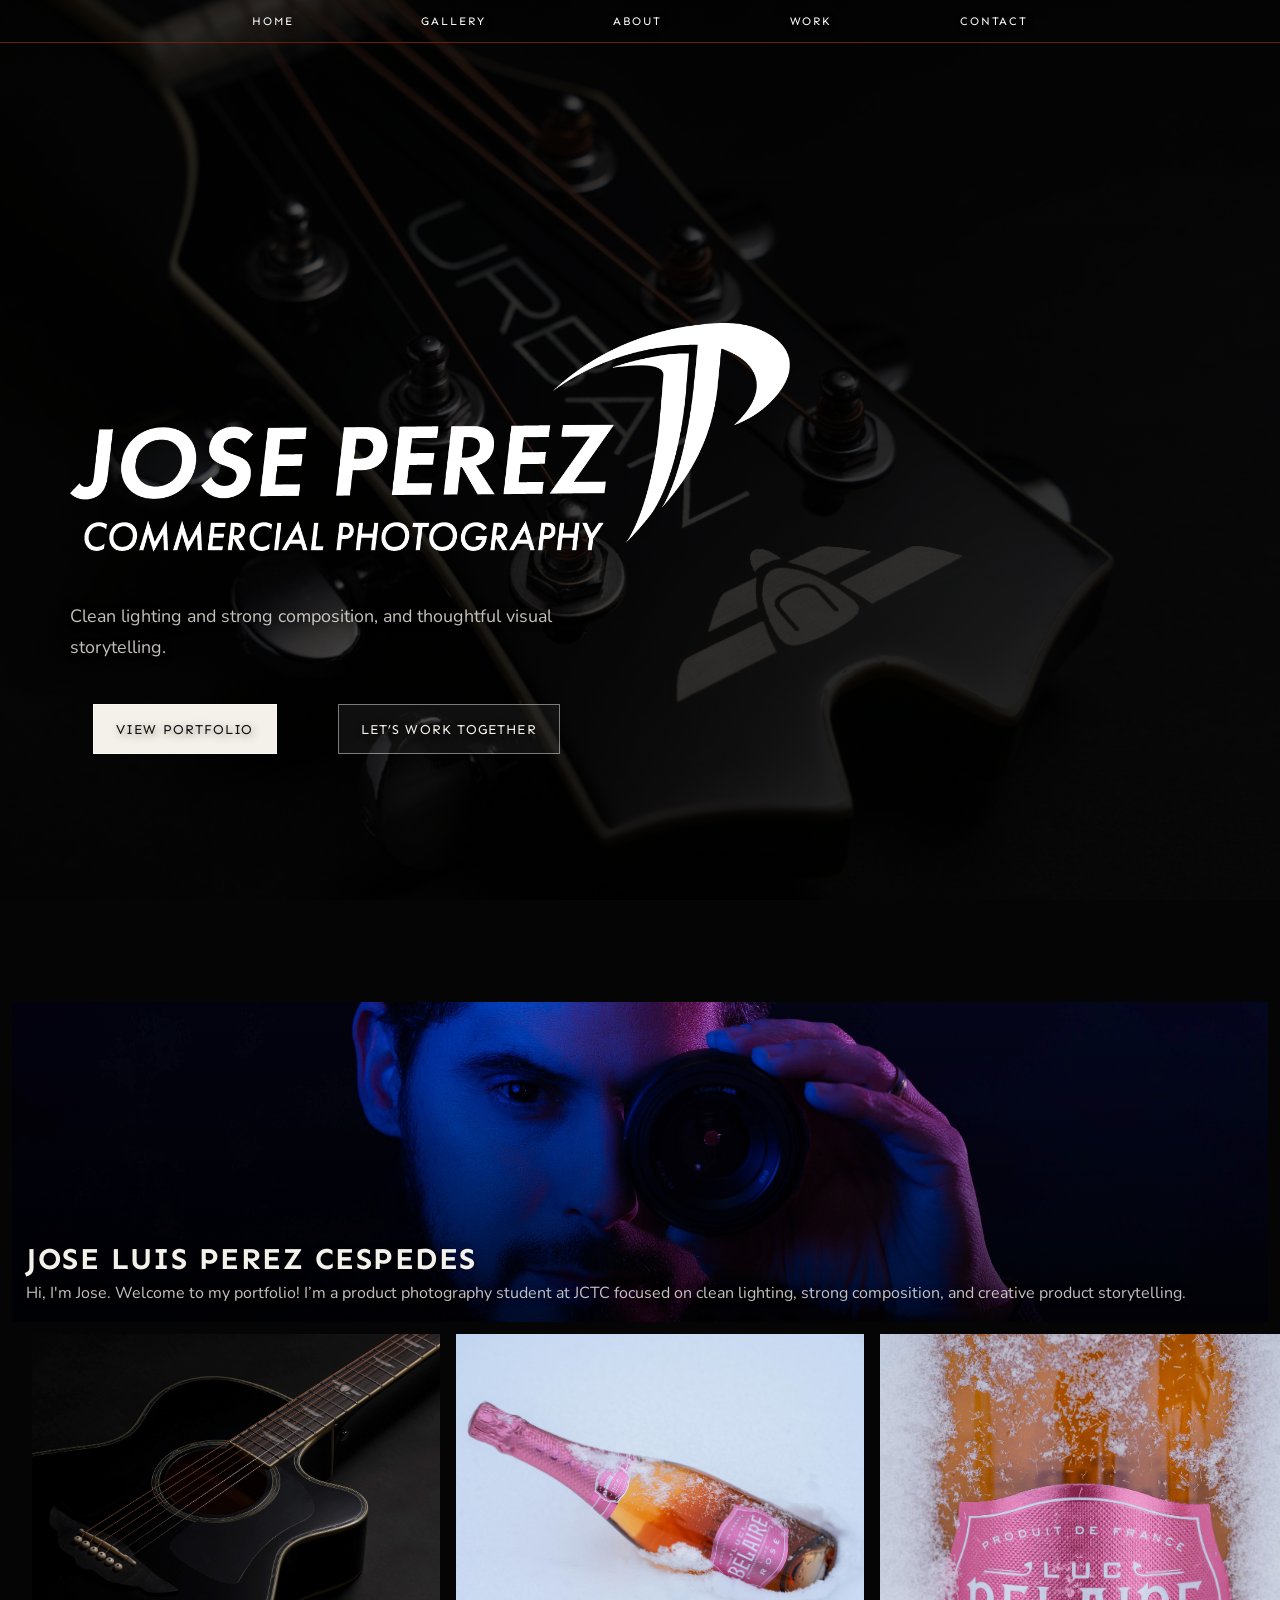
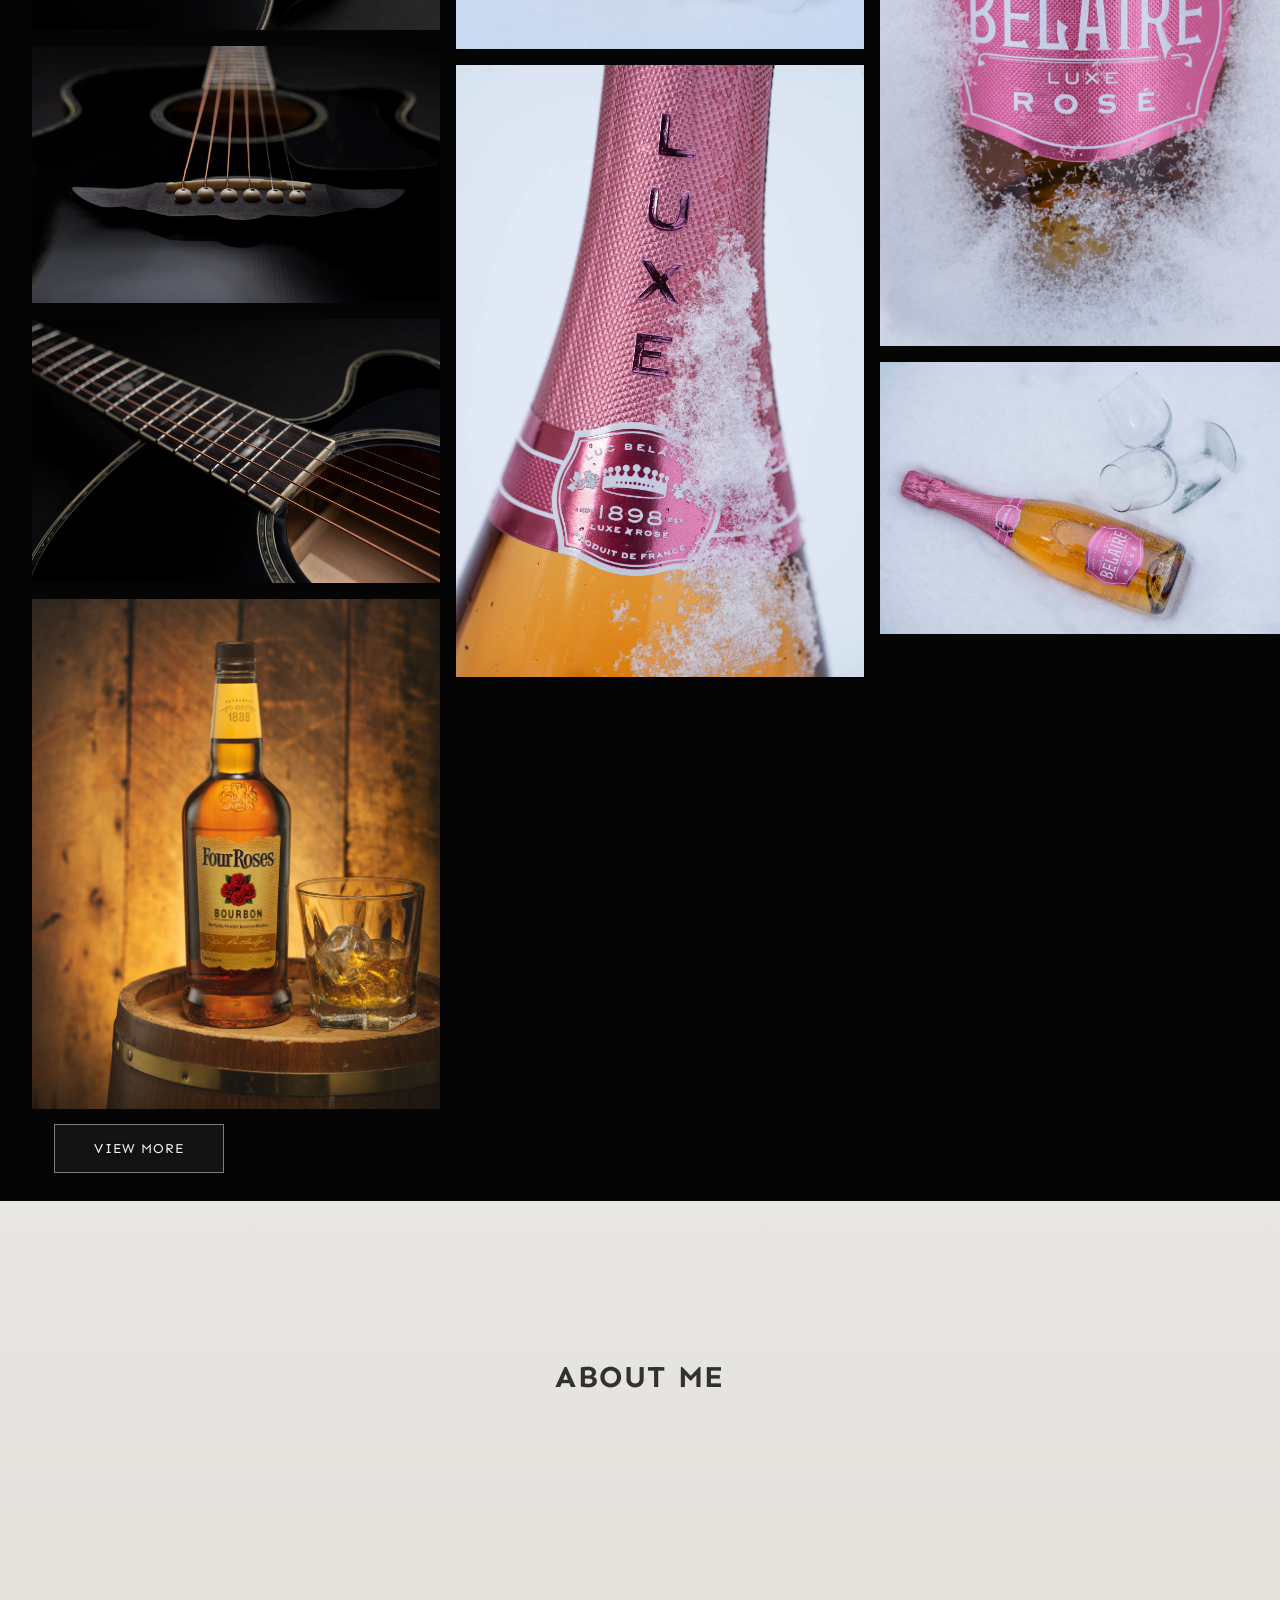
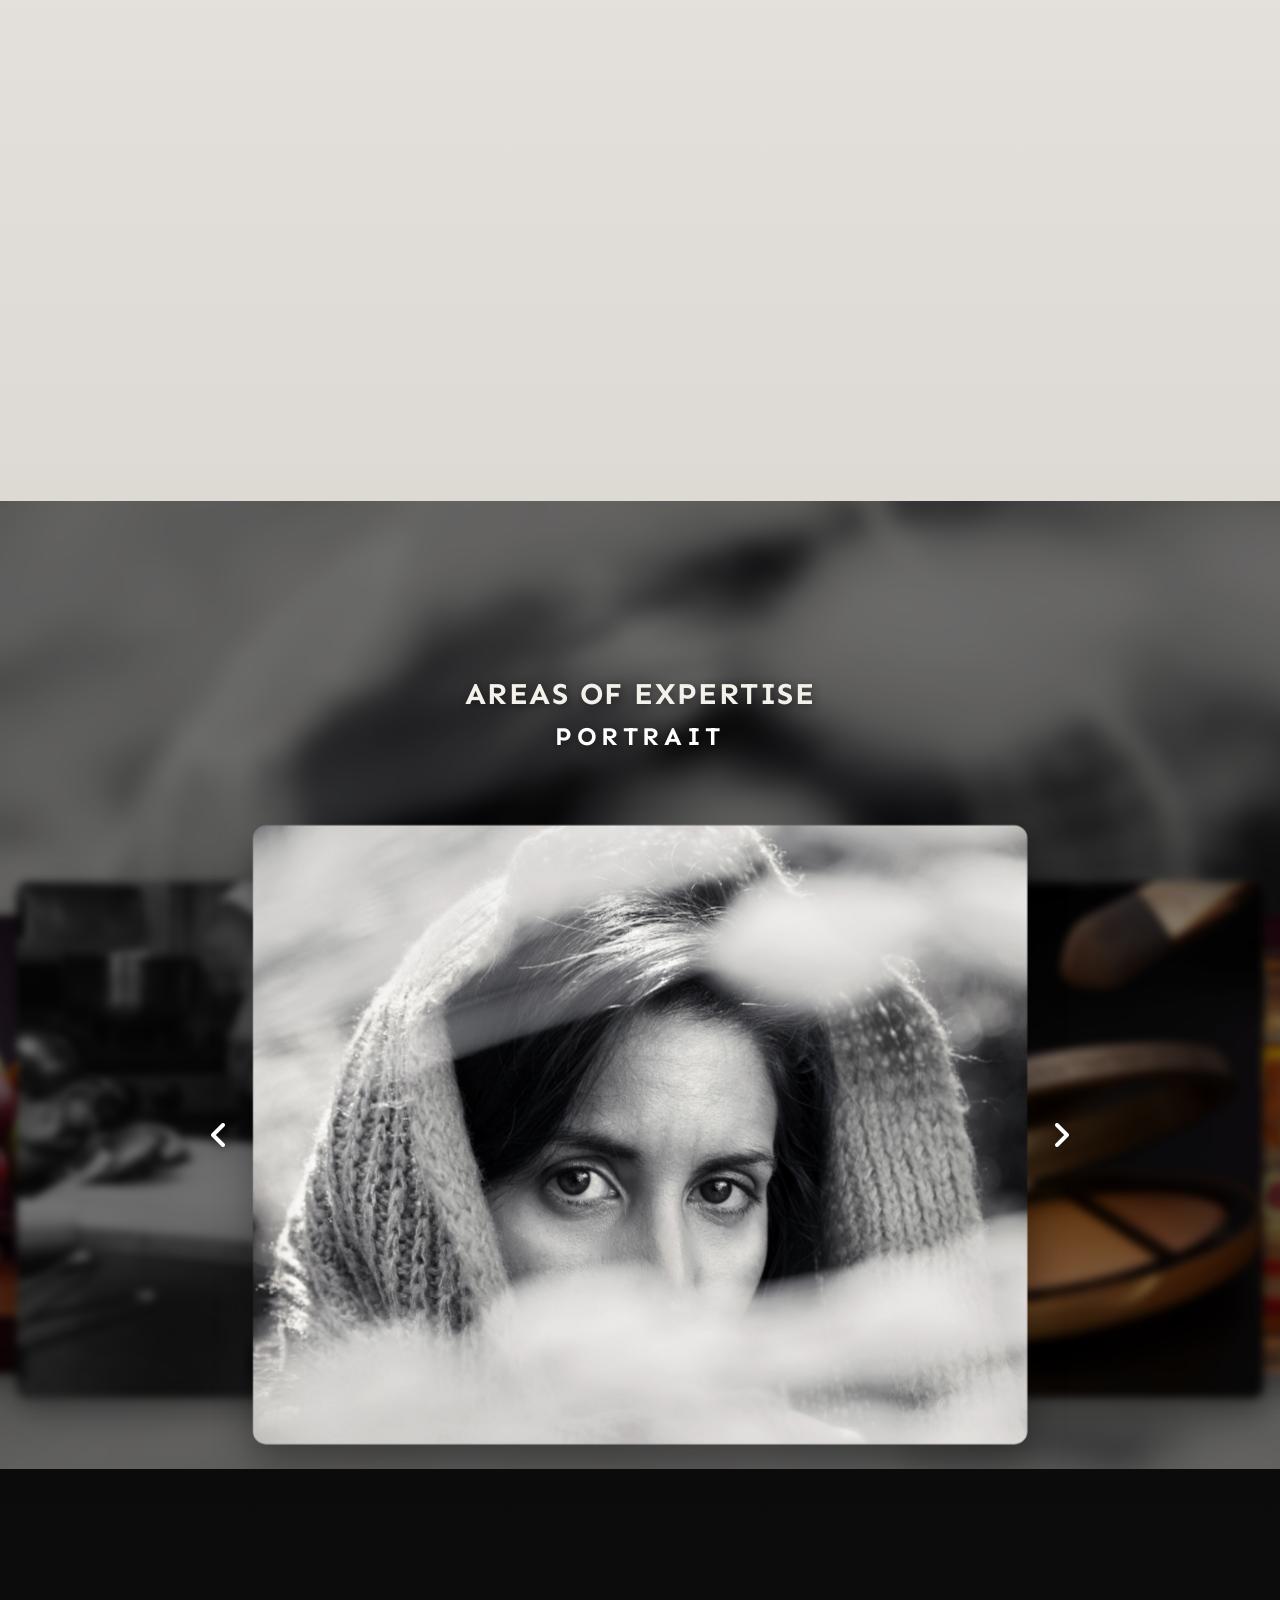
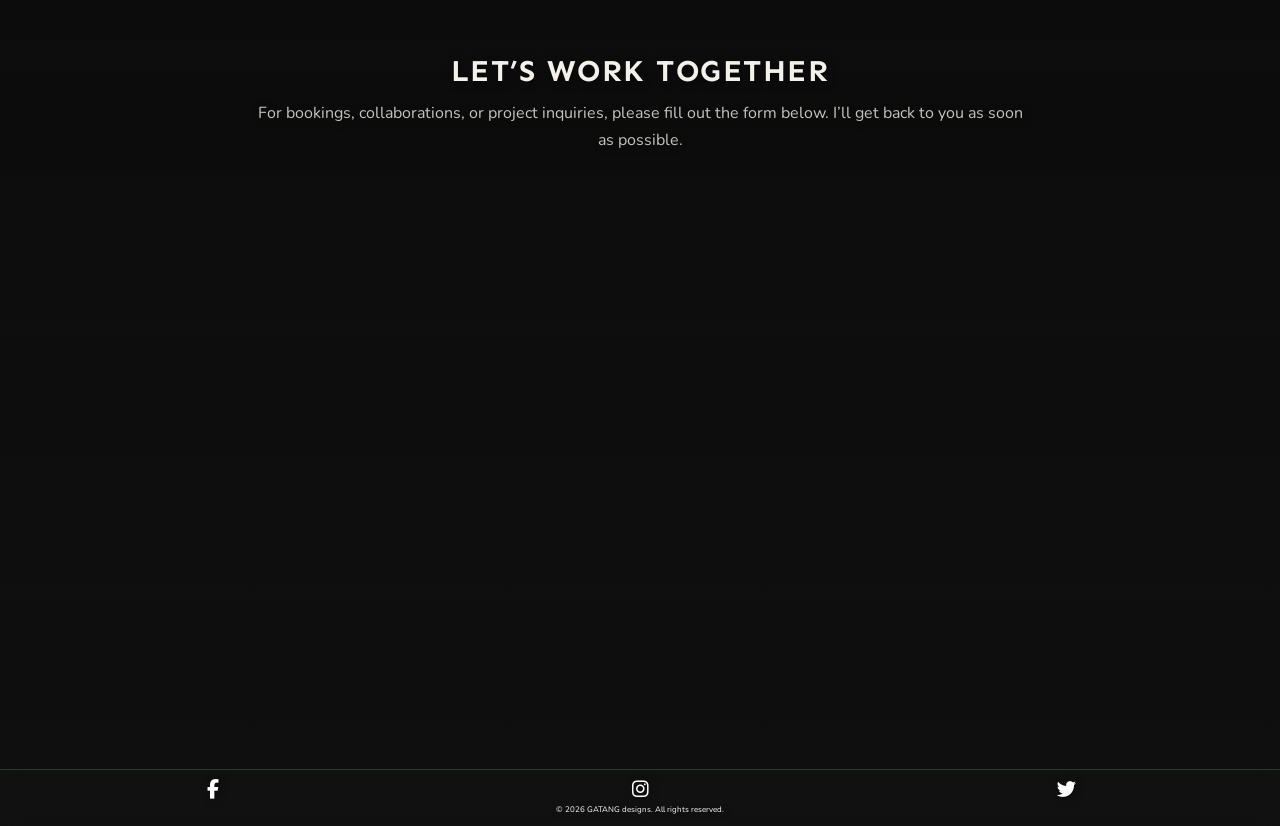
==== commit 34e72ea5: "adding analytics" ====
--- a/index.html
+++ b/index.html
@@ -3,6 +3,16 @@
 <head>
   <meta charset="UTF-8" />
   <meta name="viewport" content="width=device-width, initial-scale=1.0" />
+
+  <!-- Google tag (gtag.js) -->
+<script async src="https://www.googletagmanager.com/gtag/js?id=G-4EHWHLPM66"></script>
+<script>
+  window.dataLayer = window.dataLayer || [];
+  function gtag(){dataLayer.push(arguments);}
+  gtag('js', new Date());
+
+  gtag('config', 'G-4EHWHLPM66');
+</script>
 
   <!-- Font Awesome -->
   <link
--- a/css/styles.css
+++ b/css/styles.css
@@ -1479,3 +1479,9 @@
   
   }
 }
+
+@media (max-width: 768px) {
+  .section-gallery {
+    padding-left: 0 !important;
+  }
+}
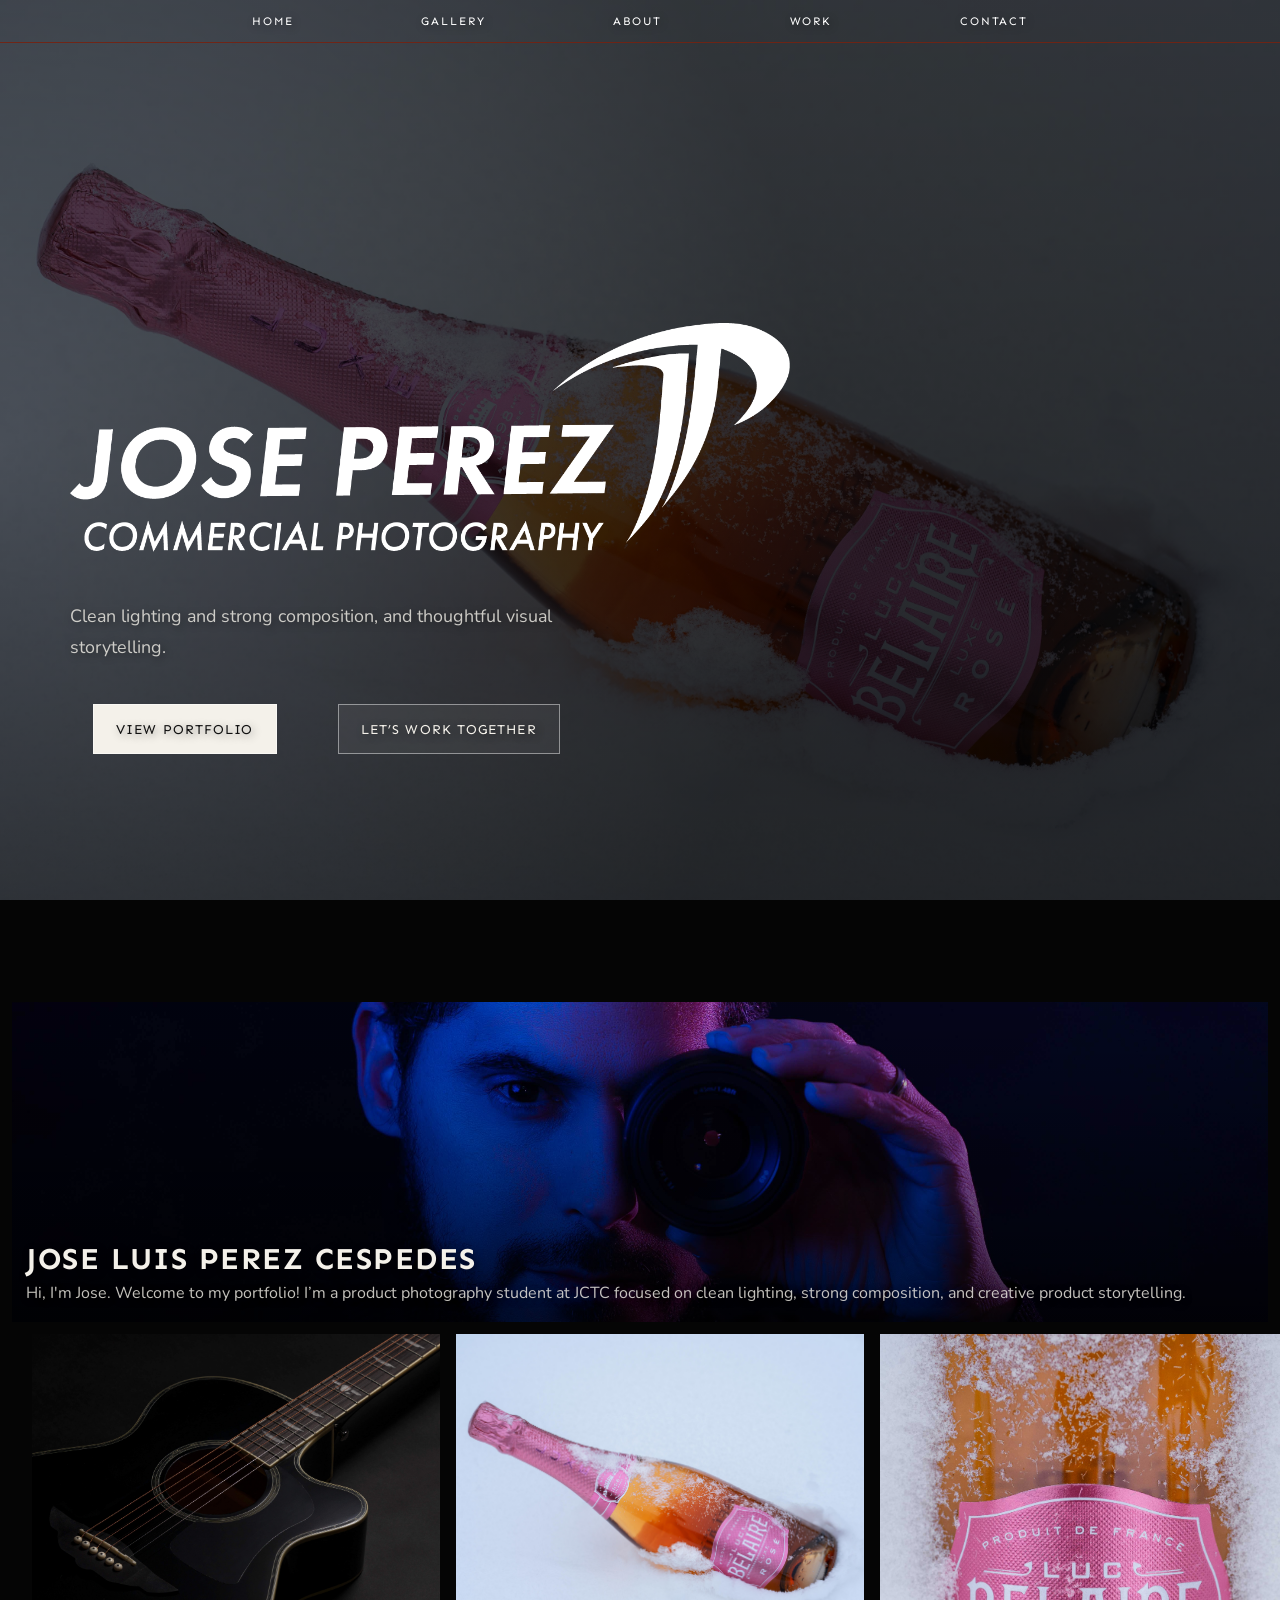
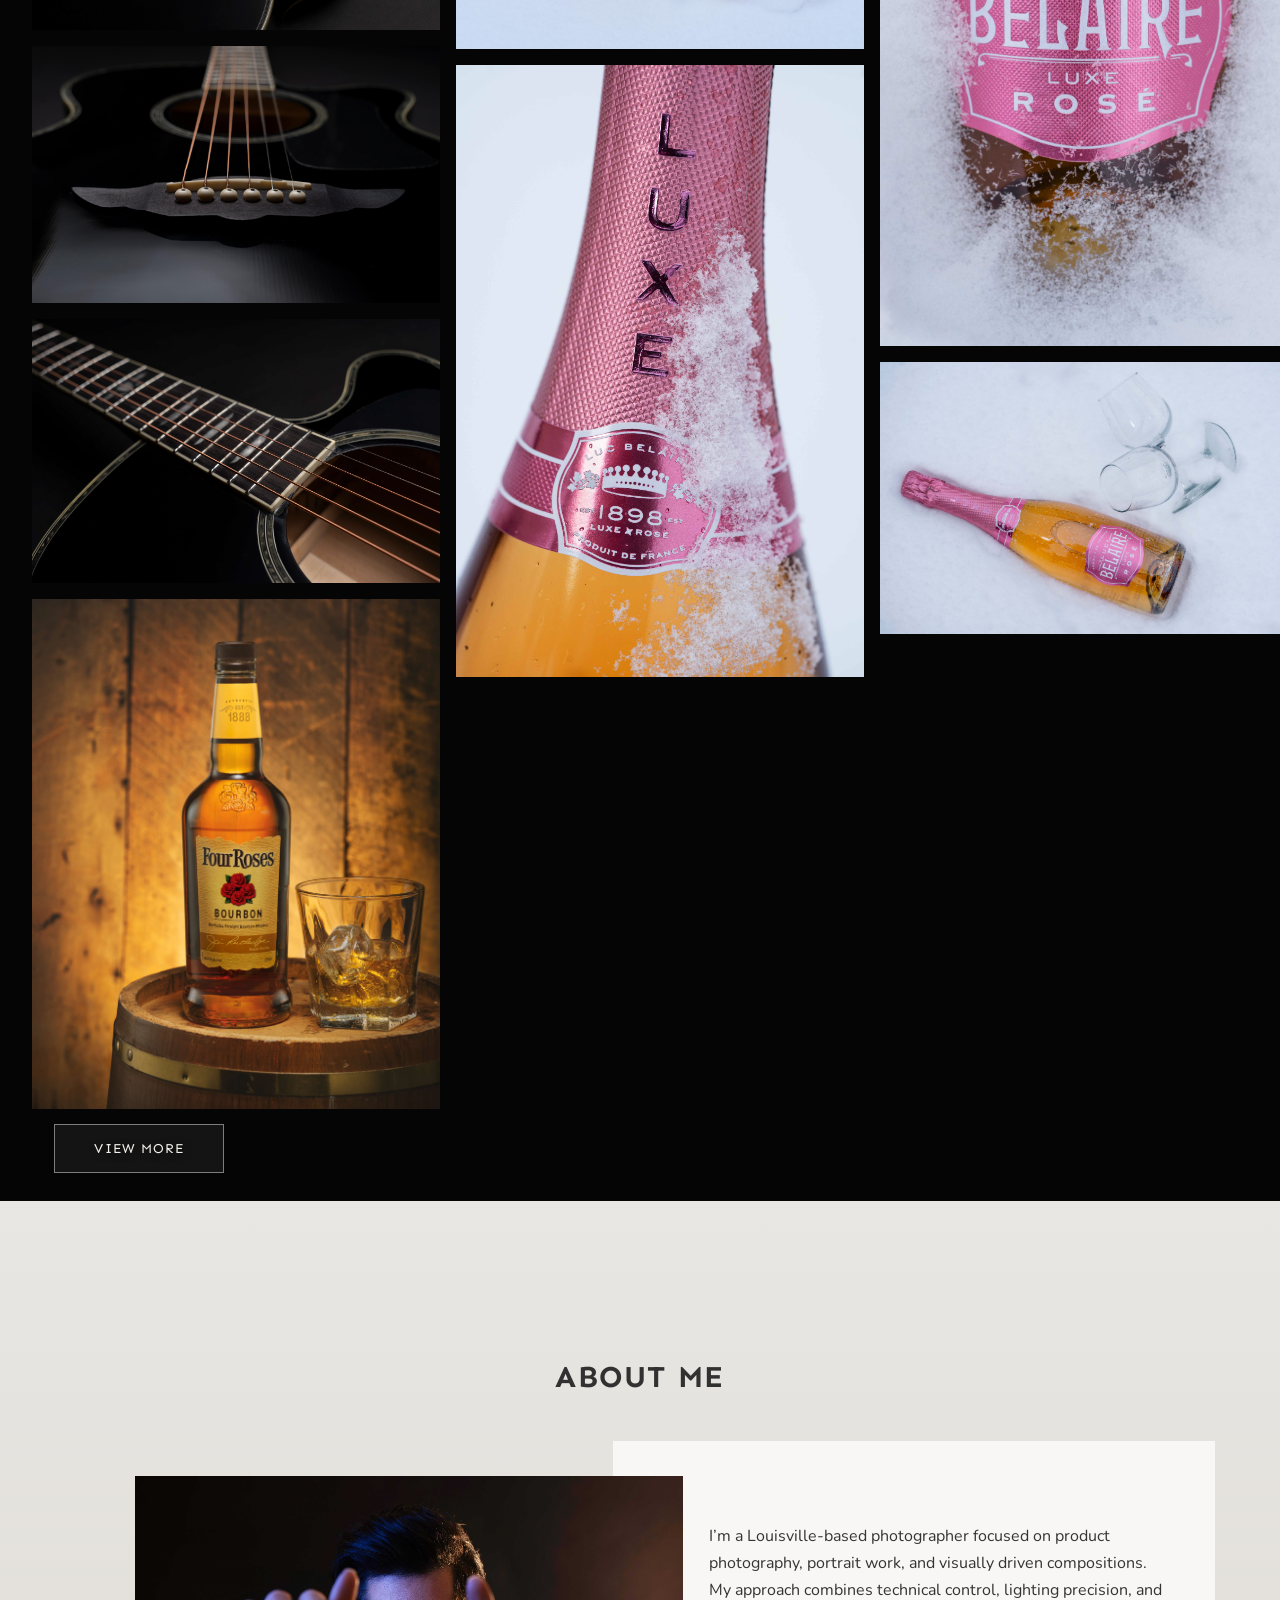
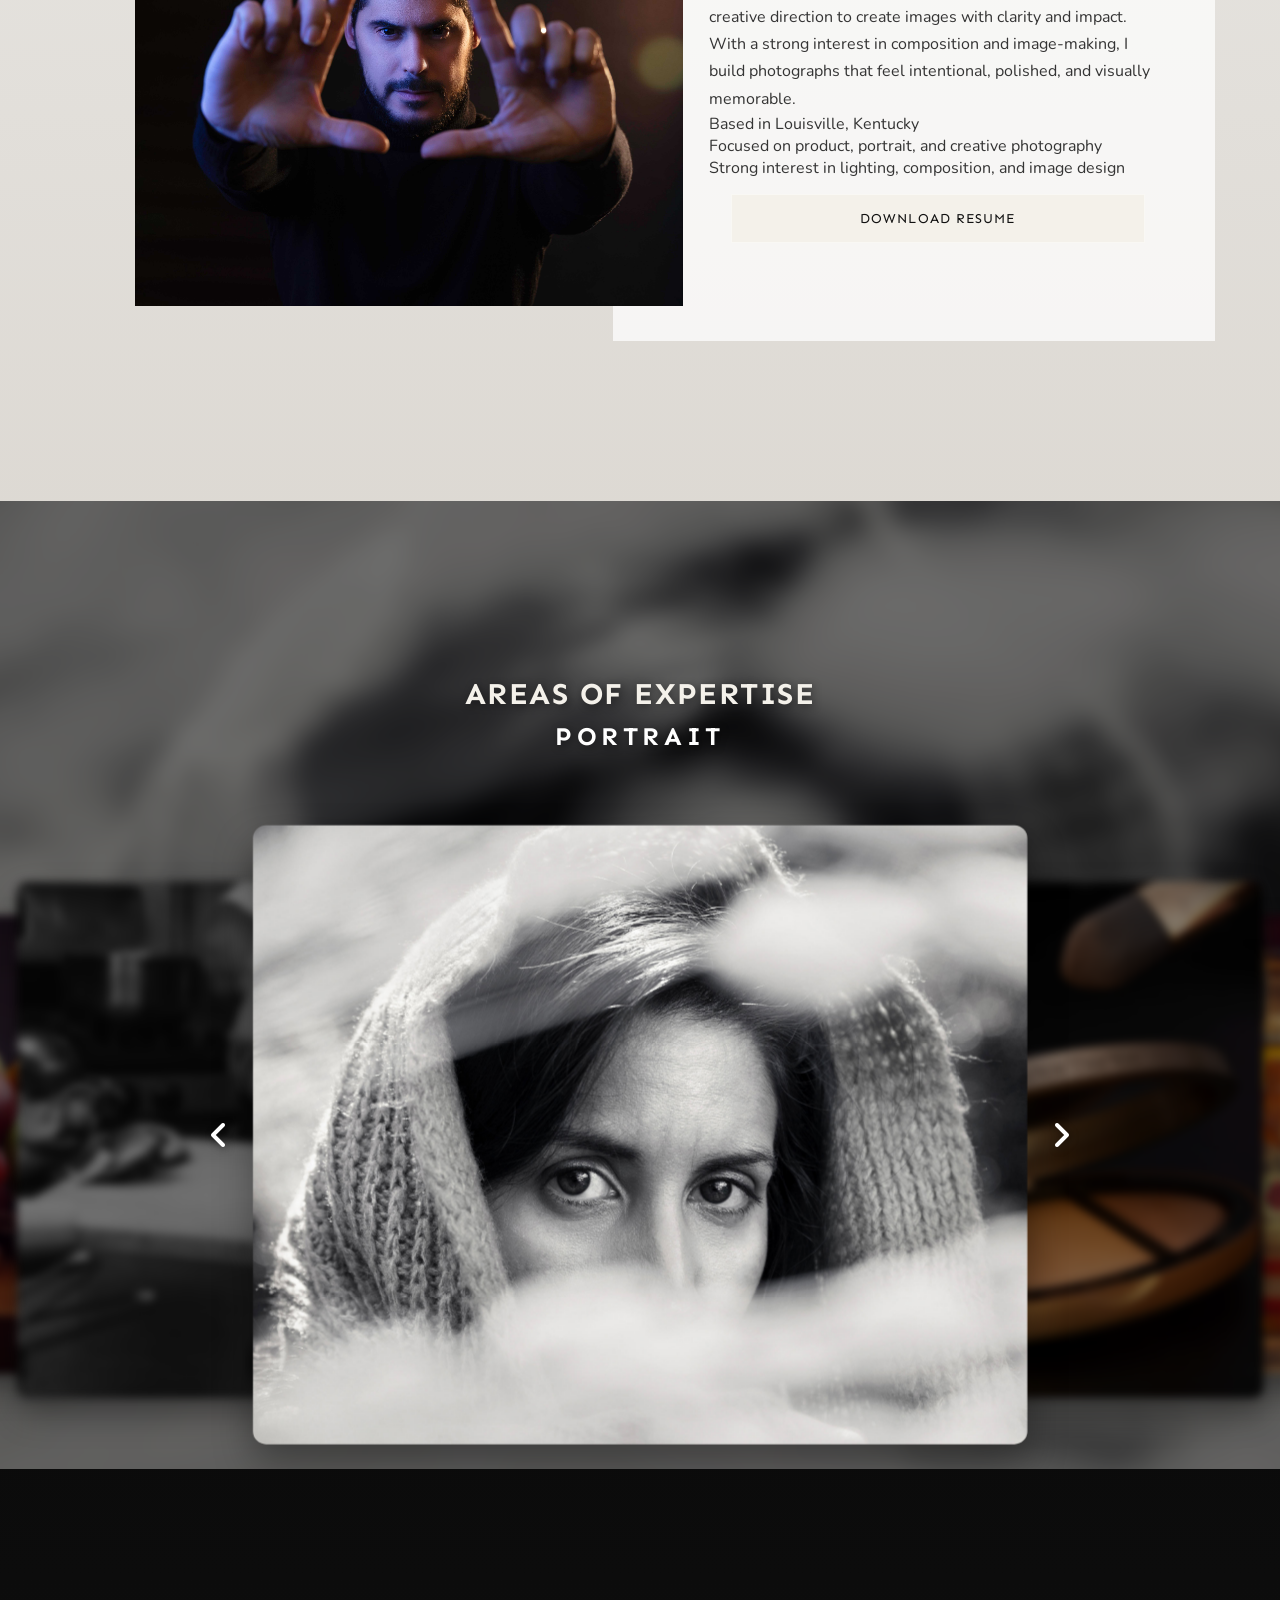
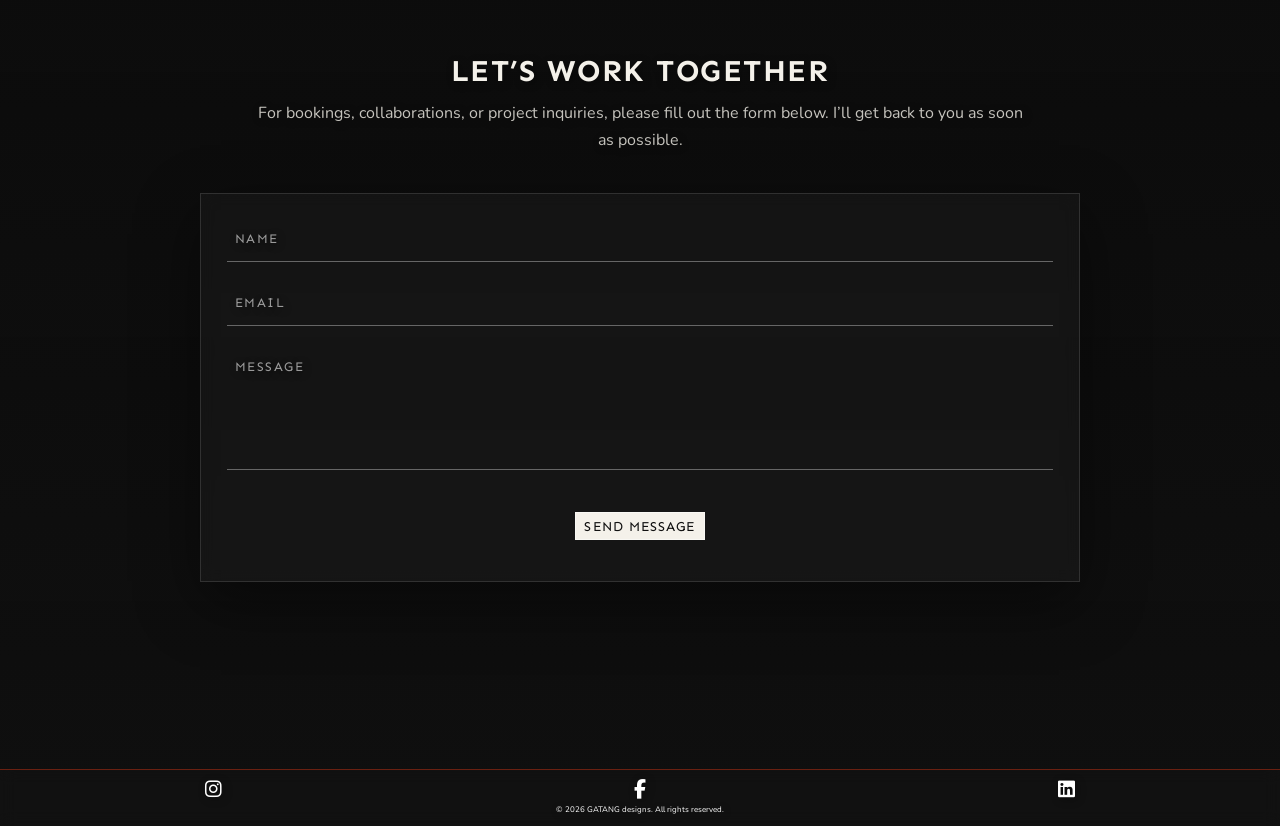
==== commit 2b4c39e8: "customize" ====
--- a/index.html
+++ b/index.html
@@ -205,8 +205,7 @@
           id="contactForm"
           class="d_grid"
           action="https://formsubmit.co/jlprezc@gmail.com"
-          method="POST"  data-aos="fade-up" data-aos-duration="800"
-        >
+          method="POST"  data-aos="fade-up" data-aos-duration="800" >
           <div class="mb-3 input-box has-value">
             <input type="text" name="name" id="name" required />
             <label for="name" class="form-label">Name</label>
@@ -253,9 +252,9 @@
   <!-- footer -->
   <footer id="foot_bar">
     <div id="div_menubotom">
-      <a href="https://facebook.com" target="_blank"><i class="fab fa-facebook-f"></i></a>
-      <a href="https://instagram.com" target="_blank"><i class="fab fa-instagram"></i></a>
-      <a href="https://twitter.com" target="_blank"><i class="fab fa-twitter"></i></a>
+      <a href="https://www.instagram.com/jlperezc87" target="_blank"><i class="fab fa-instagram"></i></a>
+      <a href="https://www.facebook.com/jlperezc" target="_blank"><i class="fab fa-facebook-f"></i></a>
+      <a href="https://www.linkedin.com/in/jlperezc87" target="_blank"><i class="fab fa-linkedin"></i></a>
     </div>
 
     <a class="lnkMenu" href="https://gatangdesigns.io/" target="_blank">
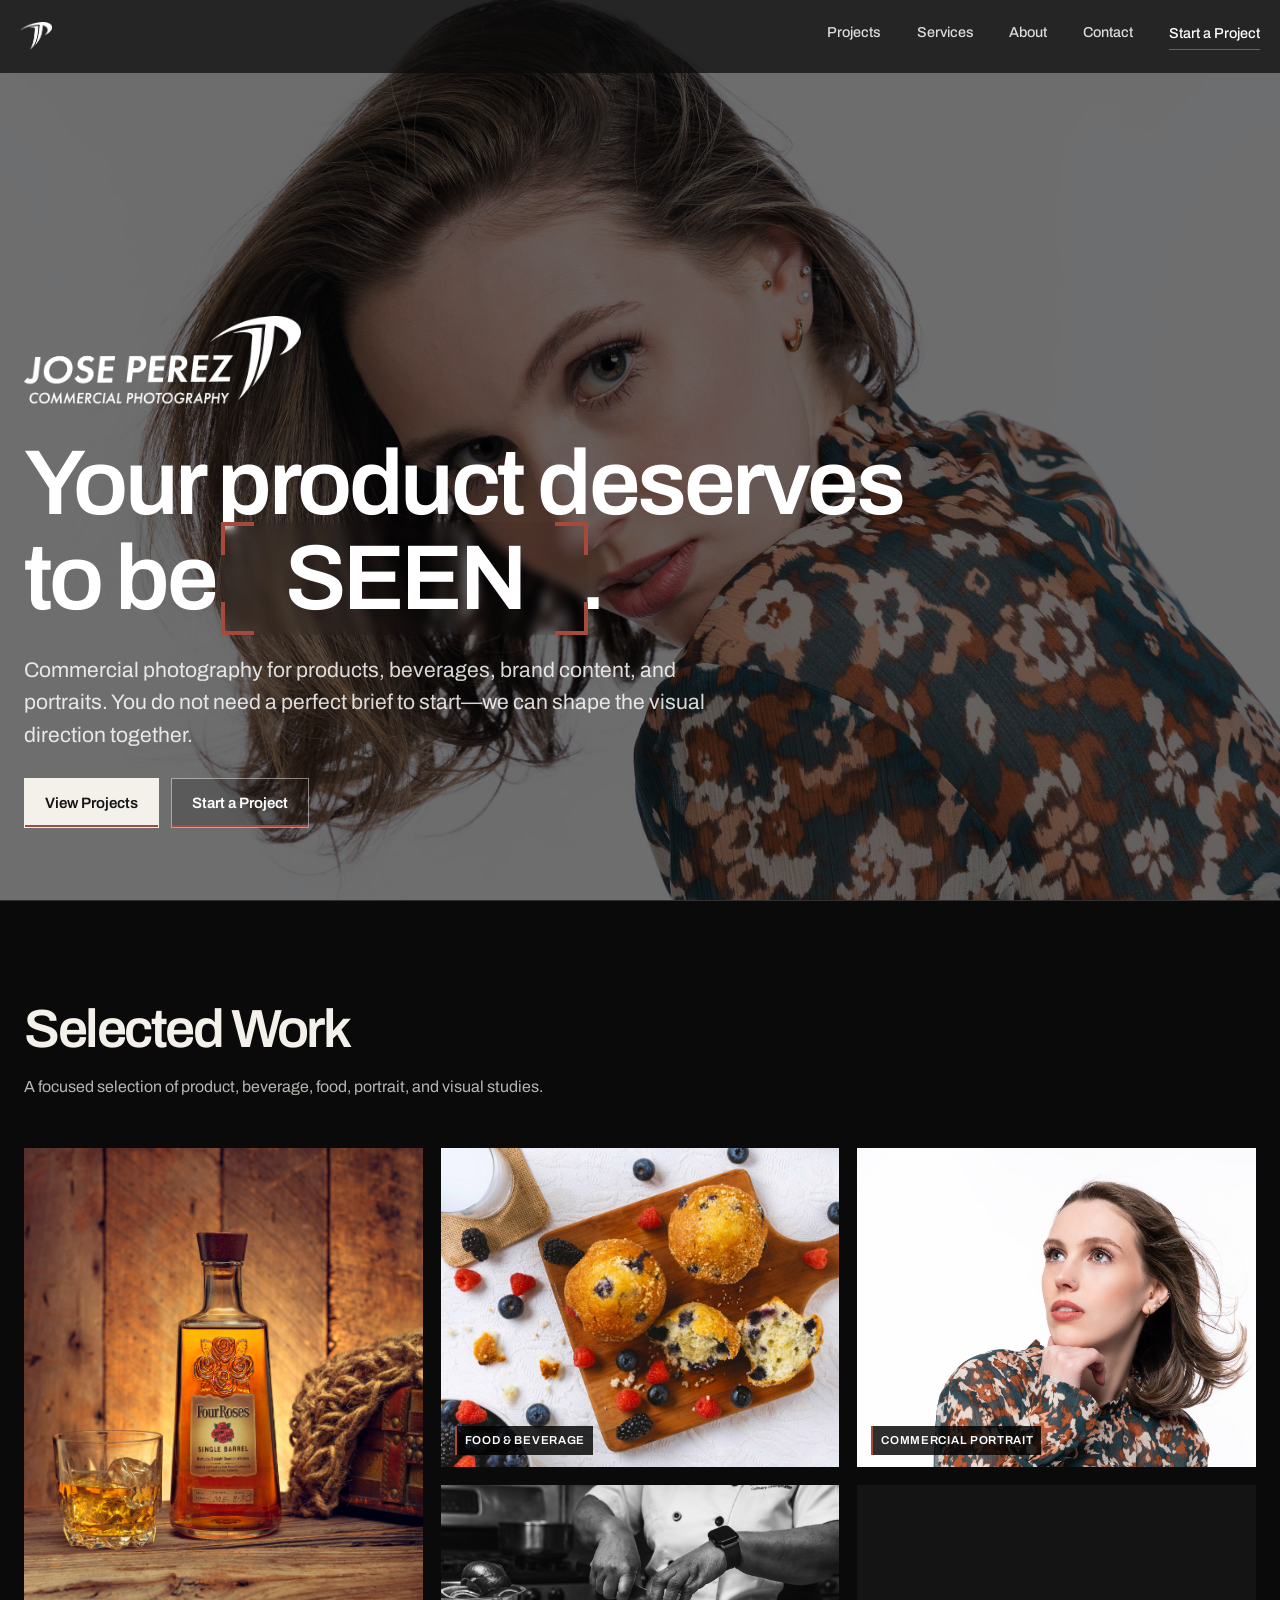
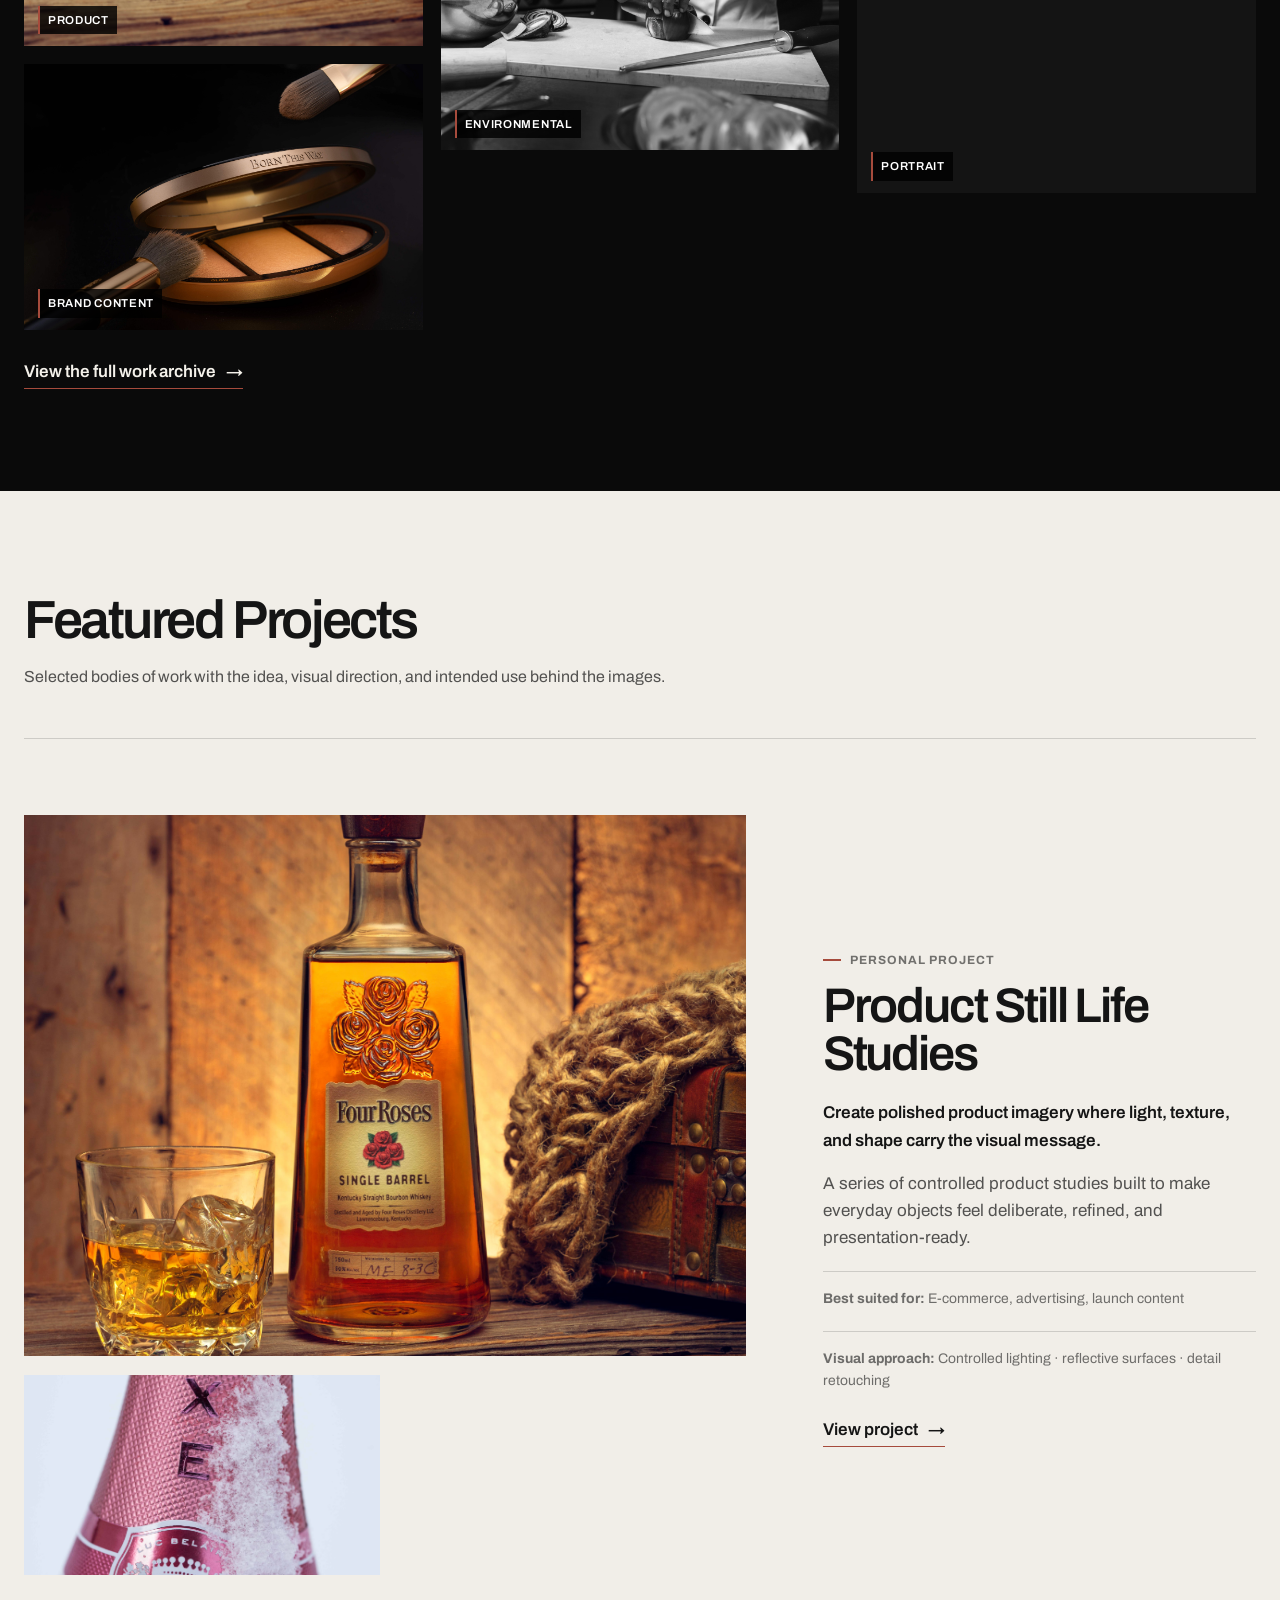
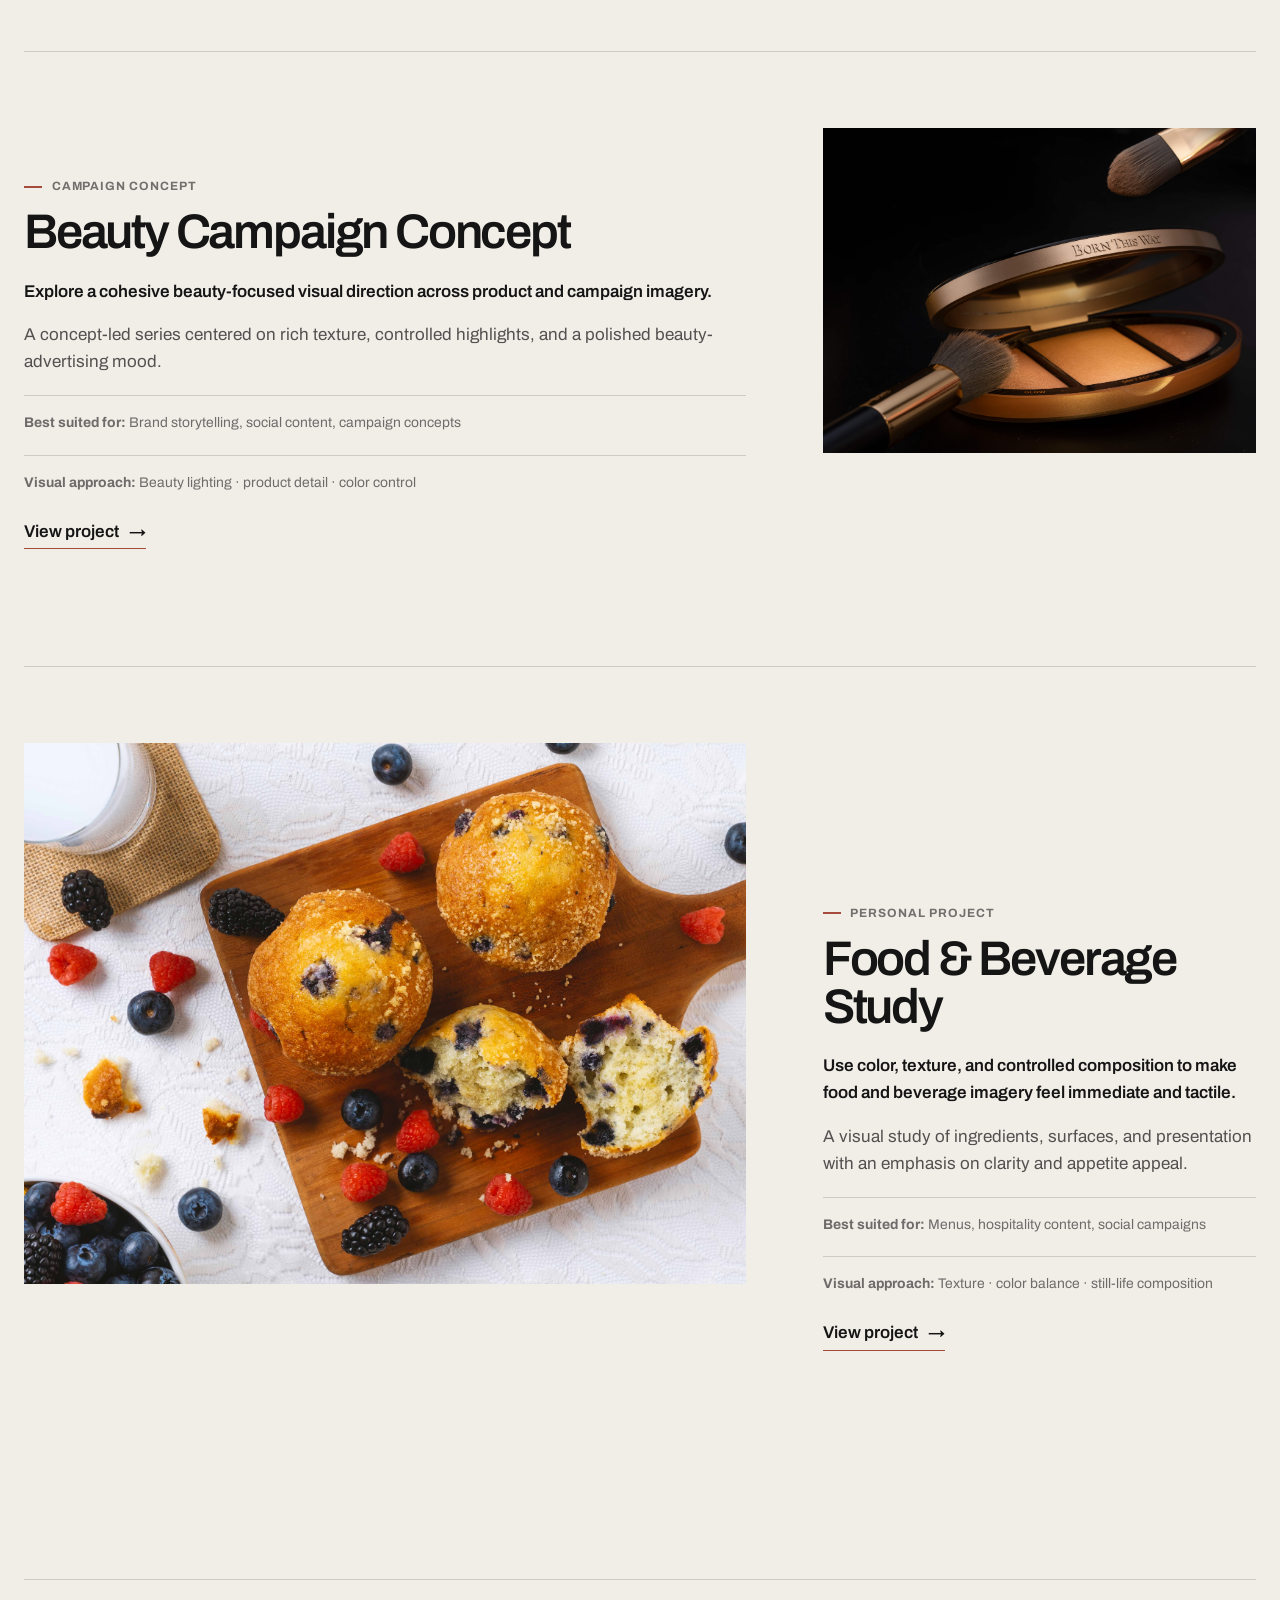
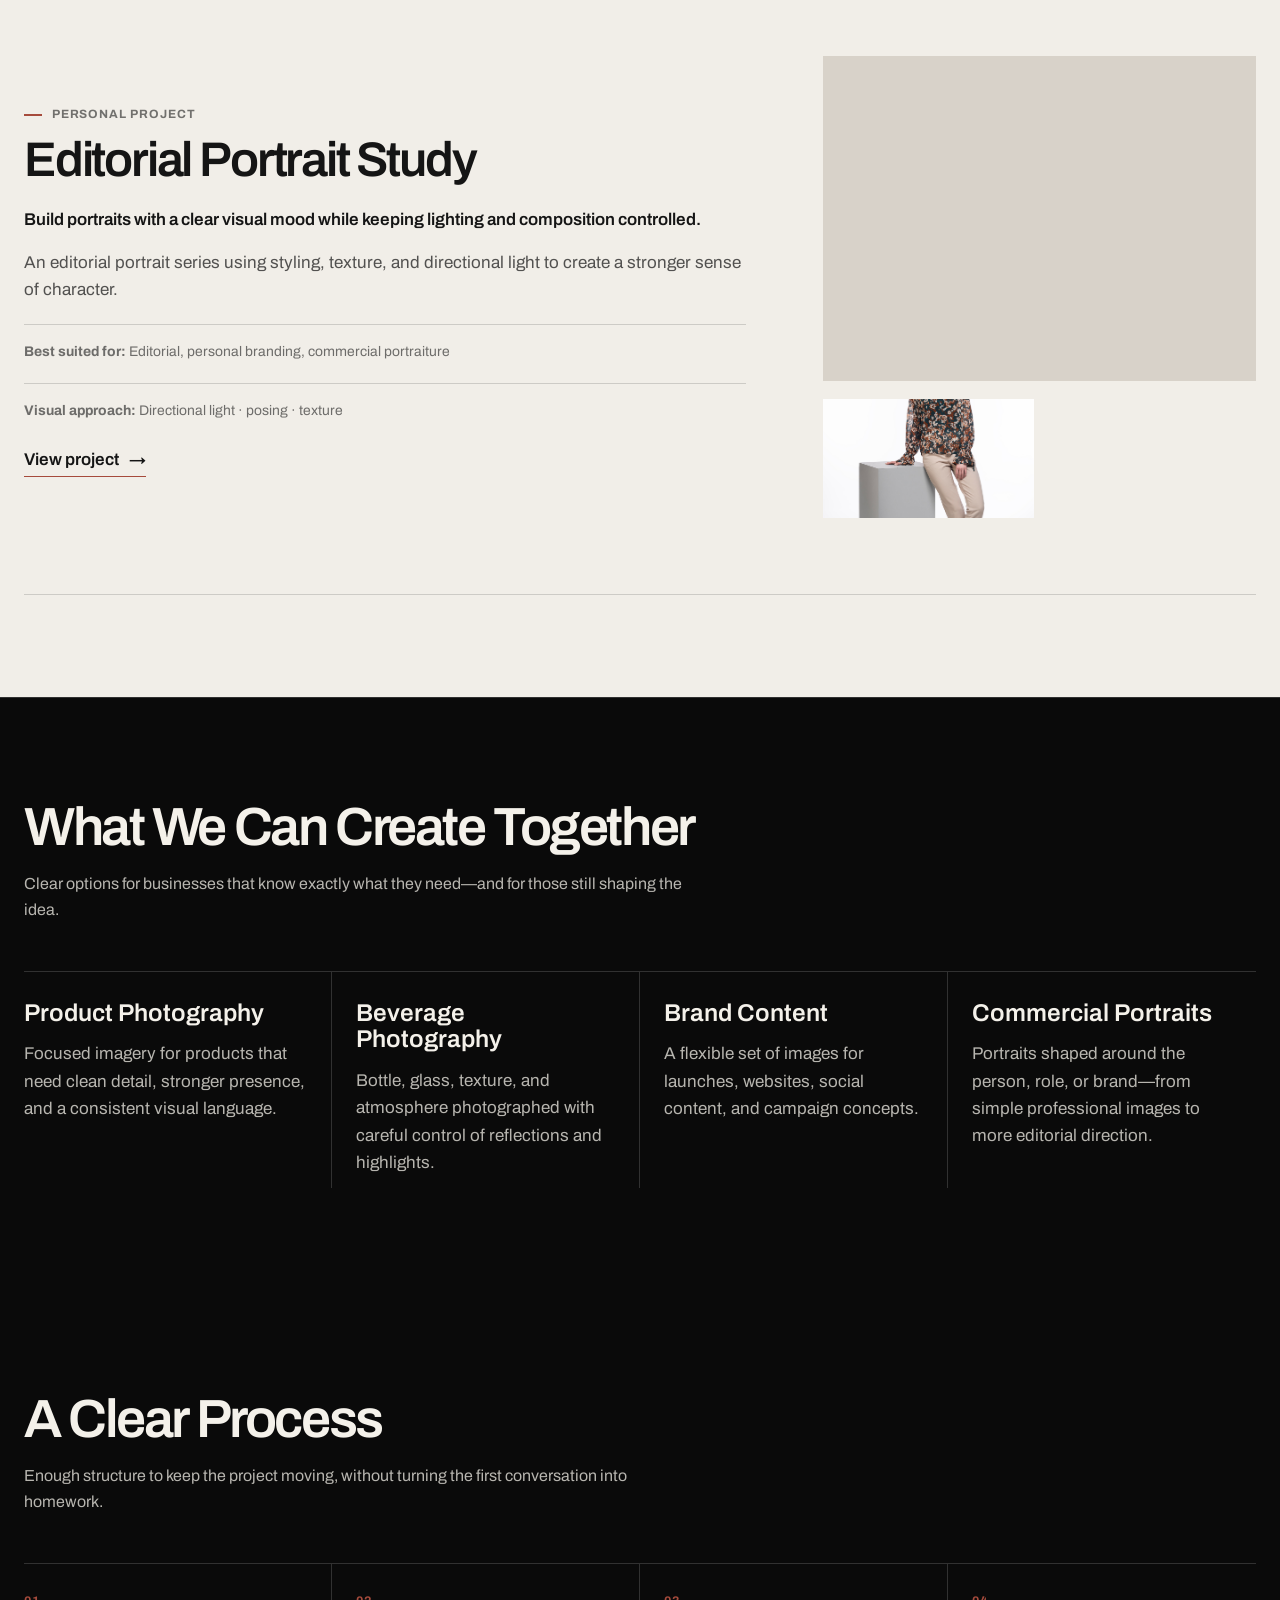
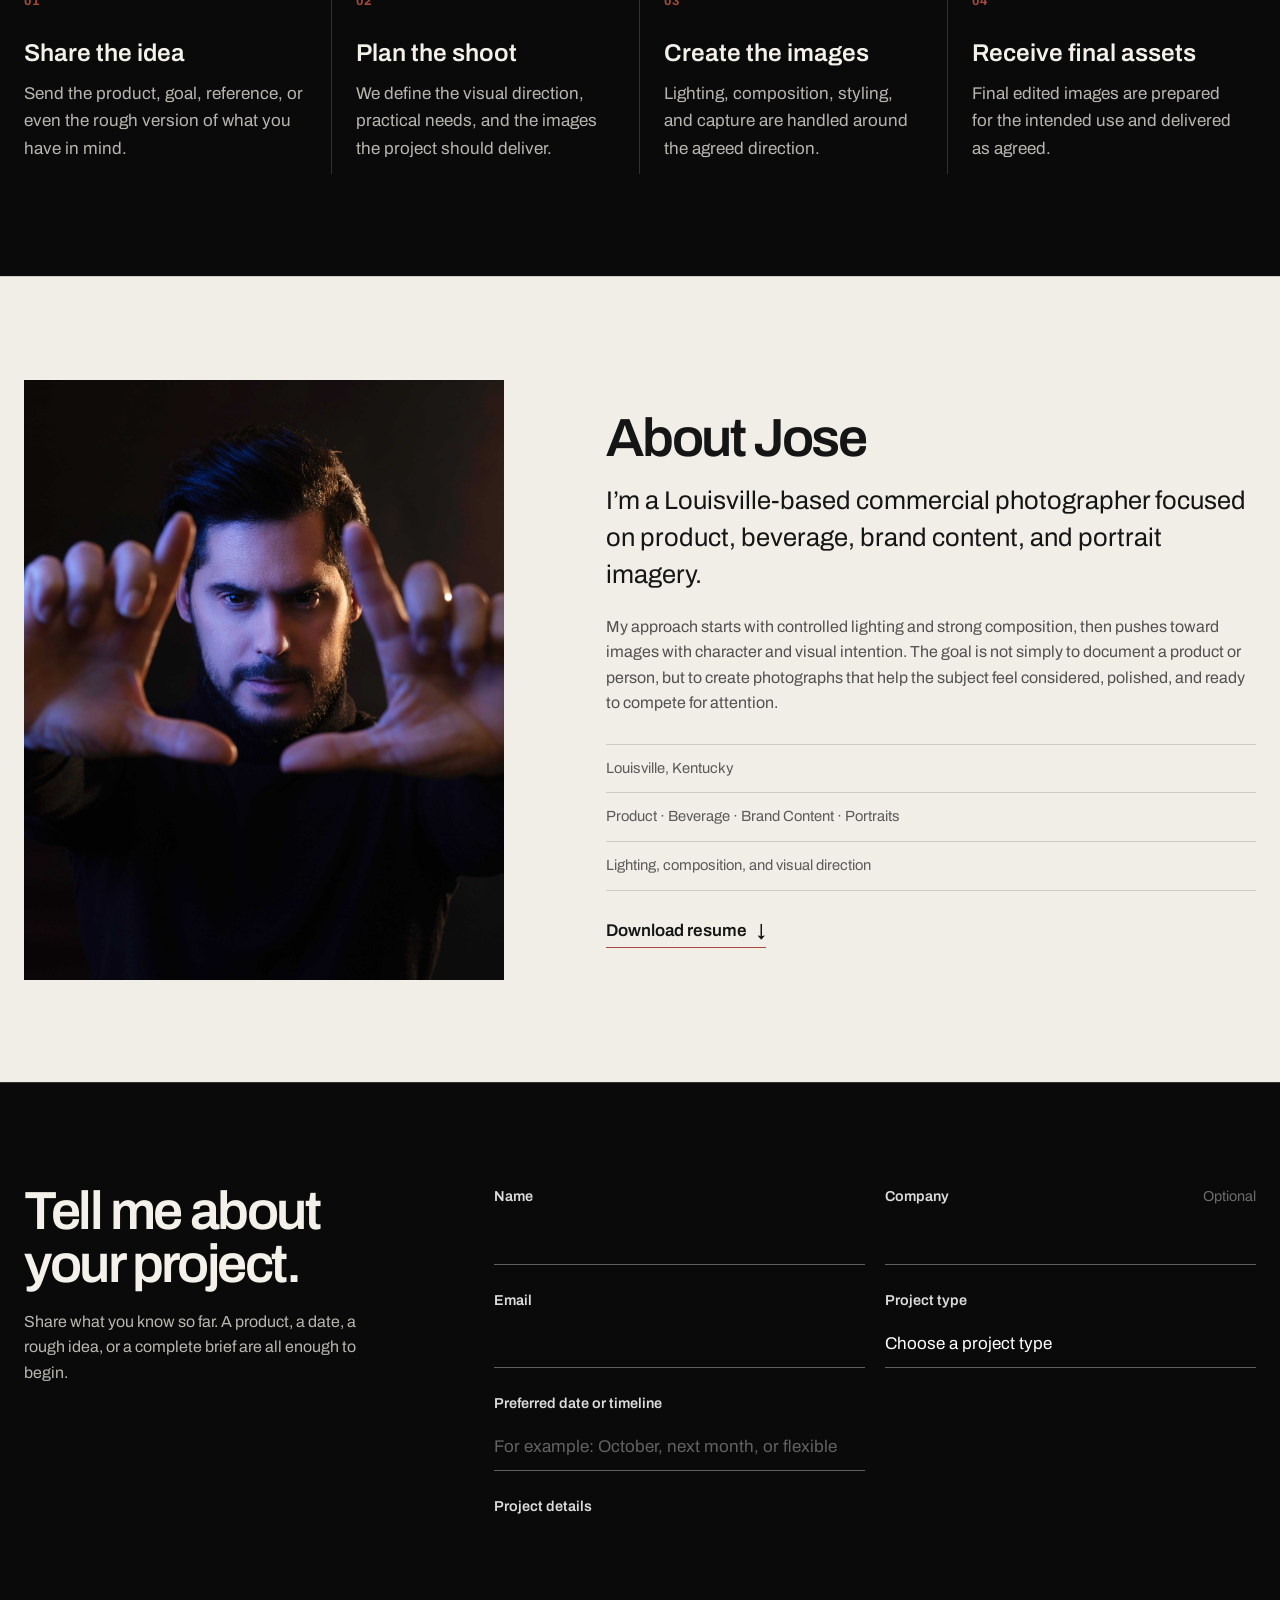
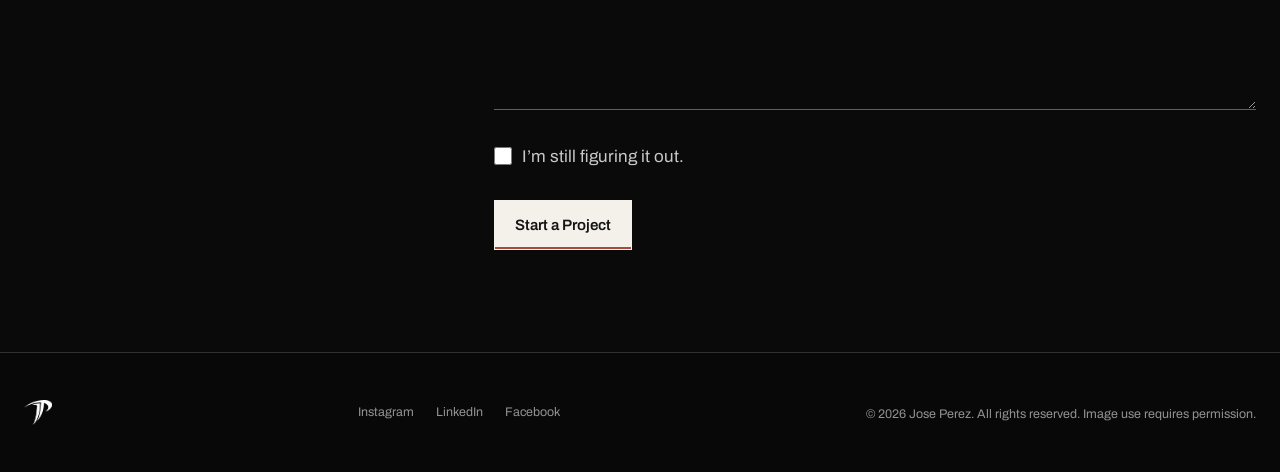
==== commit f4c223bf: "added inventrack" ====
--- a/index.html
+++ b/index.html
@@ -3,282 +3,213 @@
 <head>
   <meta charset="UTF-8" />
   <meta name="viewport" content="width=device-width, initial-scale=1.0" />
+  <meta name="description" content="Commercial product, beverage, brand content, and portrait photography by Jose Perez in Louisville, Kentucky." />
 
   <!-- Google tag (gtag.js) -->
-<script async src="https://www.googletagmanager.com/gtag/js?id=G-4EHWHLPM66"></script>
-<script>
-  window.dataLayer = window.dataLayer || [];
-  function gtag(){dataLayer.push(arguments);}
-  gtag('js', new Date());
-
-  gtag('config', 'G-4EHWHLPM66');
-</script>
-
-  <!-- Font Awesome -->
-  <link
-    rel="stylesheet"
-    href="https://cdnjs.cloudflare.com/ajax/libs/font-awesome/6.5.0/css/all.min.css"
-    crossorigin="anonymous"
-    referrerpolicy="no-referrer"
-  />
-
-  <!-- AOS -->
-  <link href="https://cdn.jsdelivr.net/npm/aos@2.3.4/dist/aos.css" rel="stylesheet" />
+  <script async src="https://www.googletagmanager.com/gtag/js?id=G-4EHWHLPM66"></script>
+  <script>
+    window.dataLayer = window.dataLayer || [];
+    function gtag(){dataLayer.push(arguments);}
+    gtag('js', new Date());
+    gtag('config', 'G-4EHWHLPM66');
+  </script>
+
+  <link rel="preconnect" href="https://fonts.googleapis.com" />
+  <link rel="preconnect" href="https://fonts.gstatic.com" crossorigin />
+  <link href="https://fonts.googleapis.com/css2?family=Archivo:wght@400;500;600;700&display=swap" rel="stylesheet" />
+  <link rel="preload" as="image" href="images/product/0-20.jpg" fetchpriority="high" />
 
   <link rel="stylesheet" href="css/styles.css" />
-  <title>Jose Luis Perez Portfolio</title>
+  <title>Jose Perez | Commercial Photographer</title>
 </head>
-<body>
+<body class="page-home">
   <div id="header"></div>
-  <div id="cont_background" class="container hero"></div>
-
-  <main class="borroso">
-
+
+  <!-- Immediate visual fallback. JS replaces this progressively with a session-stable random selection. -->
+  <div id="cont_background" class="hero-background" aria-hidden="true"></div>
+
+  <main id="main-content">
     <!-- HERO -->
-    <div class="panel hero-panel">
-      <section id="sec_1" class="fade-section hero-section">
-        <div class="pixel-overlay"></div>
-
-        <div class="hero_wraper">
-          <div class="d_grid hero-content" data-aos="fade-up" data-aos-duration="800">
-          <img class="tagline hero-title logo" src="images/joseLogoW.png">
-        <!--    <h1 class="tagline hero-title">Jose Luis Perez Cespedes</h1>
-
-            <p class="hero-subtitle">
-              Product, Portrait &amp; Creative Photography
-            </p> -->
-
-            <p class="hero-copy">
-              Clean lighting and strong composition, and thoughtful visual storytelling.
-            </p>
-
-            <div class="hero-actions">
-              <a class="boton" href="#init" data-scroll>View Portfolio</a>
-              <a class="boton boton-secondary" href="#contact" data-scroll>Let’s Work Together</a>
-            </div>
-          </div>
-        </div>
-      </section>
-    </div>
+    <section id="top" class="hero-section">
+      <div class="hero-inner">
+        <img class="hero-logo" src="images/joseLogoW.png" alt="Jose Perez Photography" />
+        <h1 class="hero-title">
+          Your product deserves to be
+<span class="viewfinder-word">
+  <span class="viewfinder-text">seen</span>
+</span>.
+        </h1>
+        <p class="hero-copy">
+          Commercial photography for products, beverages, brand content, and portraits. You do not need a perfect brief to start—we can shape the visual direction together.
+        </p>
+        <div class="hero-actions">
+          <a class="button button-primary" href="#projects">View Projects</a>
+          <a class="button button-secondary" href="#contact">Start a Project</a>
+        </div>
+      </div>
+    </section>
 
     <!-- SELECTED WORK -->
-    <div class="panel panel-gallery">
-      <section id="init" class="section-gallery">
-        <div class="d_grid0 selected-work-layout">
-          <div class="d_sub_grid0 selected-work-intro" id="d_sub_grid0">
-            <div class="wrapp">
-              <h2 id="gallery_title">Selected Work</h2>
-              <p id="gallery_desc">
-                A curated collection of portraits, product images, and visual experiments.
-              </p>
-
-            </div>
-          </div>
-
-          <div class="container-fluid" id="gallery">
-            <div id="gallery_grid" data-aos="fade-in" data-aos-duration="500"></div>
-            <div class="text-center mt-3">
-              <a href="gallery.html?service=photography" 
-              class="btn boton boton-secondary mybtn">
-             View More
-           </a>
-            </div>
-            <div class="text-center"></div>
-          </div>
-        </div>
-      </section>
-    </div>
-
-    <!-- Overlay para galería -->
-    <div id="popupOverlay">
-      <i class="fa-solid fa-chevron-left" id="prevBtn"></i>
-      <img id="popupImage" alt="Expanded gallery image" />
-      <i class="fa-solid fa-chevron-right" id="nextBtn"></i>
-    </div>
+    <section id="selected-work" class="section section-dark selected-work-section">
+      <div class="section-shell">
+        <div class="section-heading section-heading-left">
+          <h2>Selected Work</h2>
+          <p>A focused selection of product, beverage, food, portrait, and visual studies.</p>
+        </div>
+
+        <div id="selectedWorkGrid" class="selected-work-grid" aria-live="polite"></div>
+
+        <a class="text-link" href="gallery.html?service=photography">View the full work archive <span aria-hidden="true">→</span></a>
+      </div>
+    </section>
+
+    <!-- FEATURED PROJECTS -->
+    <section id="projects" class="section section-light projects-section">
+      <div class="section-shell">
+        <div class="section-heading section-heading-left">
+          <h2>Featured Projects</h2>
+          <p>Selected bodies of work with the idea, visual direction, and intended use behind the images.</p>
+        </div>
+        <div id="featuredProjects" class="projects-list" aria-live="polite"></div>
+      </div>
+    </section>
+
+    <!-- SERVICES -->
+    <section id="services" class="section section-dark services-section">
+      <div class="section-shell">
+        <div class="section-heading section-heading-left">
+          <h2>What We Can Create Together</h2>
+          <p>Clear options for businesses that know exactly what they need—and for those still shaping the idea.</p>
+        </div>
+        <div id="servicesGrid" class="services-grid"></div>
+      </div>
+    </section>
+
+    <!-- PROCESS -->
+    <section id="process" class="section section-dark process-section">
+      <div class="section-shell">
+        <div class="section-heading section-heading-left">
+          <h2>A Clear Process</h2>
+          <p>Enough structure to keep the project moving, without turning the first conversation into homework.</p>
+        </div>
+        <ol id="processGrid" class="process-grid"></ol>
+      </div>
+    </section>
+
+    <!-- TESTIMONIALS: JS hides the entire section if none are published -->
+    <section id="client-experience" class="section section-light testimonials-section" hidden>
+      <div class="section-shell">
+        <div class="section-heading section-heading-left">
+          <h2>The Client Experience</h2>
+        </div>
+        <div id="testimonialsGrid" class="testimonials-grid"></div>
+      </div>
+    </section>
 
     <!-- ABOUT -->
-    <div class="panel panel-about">
-      <section id="about" >
-        <div class="section-heading">
-         <h2>About Me</h2>
-        </div>
-
-        <div id="gallery_1" class="about-layout" data-aos="fade-in" data-aos-duration="800">
-          <div class="about-image-wrap d_work">
-            <img src="images/selfportrait/0-3.jpg" class="d_work" alt="Jose Luis Perez self portrait" />
-          </div>
-          <div class="d_work about_text">
-            <p class="about-lead">
-              I’m a Louisville-based photographer focused on product photography,
-              portrait work, and visually driven compositions.
-            </p>
-          
-            <p>
-              My approach combines technical control, lighting precision, and creative
-              direction to create images with clarity and impact. With a strong interest
-              in composition and image-making, I build photographs that feel intentional,
-              polished, and visually memorable.
-            </p>
-          
-            <ul class="about-highlights">
-              <li>Based in Louisville, Kentucky</li>
-              <li>Focused on product, portrait, and creative photography</li>
-              <li>Strong interest in lighting, composition, and image design</li>
-            </ul>
-          
-            <a href="data/RESUME_PEREZ.pdf" class="boton" download >
-              Download Resume
-            </a>
-          </div>
-        </div>
-      </section>
-    </div>
-
-
-  <!-- AREAS OF EXPERTISE -->
-<div class="panel panel-work">
-  <section id="work">
-    <div class="work-heading">
-      <h2>Areas of Expertise</h2>
-        <h3 id="carousel-title"></h3>
-    </div>
-
-    <div id="carrusel-container">
-      <i id="prev" class="fa-solid fa-angle-left" aria-label="Previous slide"></i>
-
-      <div id="carrusel">
-        <a href="gallery.html?service=portrait" aria-label="Open portrait gallery">
-          <div class="carousel-item" data-title="Portrait"
-            style="background-image:url('images/Portraits/0-11.jpg')"></div>
-        </a>
-
-        <a href="gallery.html?service=campaign" aria-label="Open campaign gallery">
-          <div class="carousel-item" data-title="campaign"
-            style="background-image:url('images/campaign/0-4.jpg')"></div>
-        </a>
-
-        <a href="gallery.html?service=product" aria-label="Open product gallery">
-          <div class="carousel-item" data-title="Product"
-            style="background-image:url('images/product/0-20.jpg')"></div>
-        </a>
-
-        <a href="gallery.html?service=creative" aria-label="Open creative gallery">
-          <div class="carousel-item" data-title="Creative"
-            style="background-image:url('images/creative/0-8.jpg')"></div>
-        </a>
-
-        <a href="gallery.html?service=fashion" aria-label="Open Fashion gallery">
-          <div class="carousel-item" data-title="Fashion & Corporate"
-            style="background-image:url('images/fashion/0-5.jpg')"></div>
-        </a>
-
-        <a href="gallery.html?service=food" aria-label="Open food gallery">
-          <div class="carousel-item" data-title="Food"
-            style="background-image:url('images/food/0-2.jpg')"></div>
-        </a>
-
-        <a href="gallery.html?service=environmental" aria-label="Open environmental gallery">
-          <div class="carousel-item" data-title="Environmental"
-            style="background-image:url('images/environmental/0-2.jpg')"></div>
-        </a>
-      </div>
-
-      <i id="next" class="fa-solid fa-angle-right" aria-label="Next slide"></i>
-    </div>
-
-    
-  </section>
-</div>
+    <section id="about" class="section section-light about-section">
+      <div class="section-shell about-layout">
+        <div class="about-image-wrap">
+          <img src="images/selfportrait/0-3.jpg" alt="Portrait of photographer Jose Perez" loading="lazy" decoding="async" />
+        </div>
+        <div class="about-copy">
+          <h2>About Jose</h2>
+          <p id="aboutLead" class="about-lead"></p>
+          <p id="aboutBody"></p>
+          <div id="aboutHighlights" class="about-highlights"></div>
+          <a class="text-link resume-link" href="data/RESUME_PEREZ.pdf" download>Download resume <span aria-hidden="true">↓</span></a>
+        </div>
+      </div>
+    </section>
 
     <!-- CONTACT -->
-    <div class="panel panel-contact" >
-      <section id="contact">
-        <div class="section-heading">
-            <h2>Let’s Work Together</h2>
-          <p class="contact-intro">
-            For bookings, collaborations, or project inquiries, please fill out the form below.
-            I’ll get back to you as soon as possible.
-          </p>
-        </div>
-
-        <form
-          id="contactForm"
-          class="d_grid"
-          action="https://formsubmit.co/jlprezc@gmail.com"
-          method="POST"  data-aos="fade-up" data-aos-duration="800" >
-          <div class="mb-3 input-box has-value">
-            <input type="text" name="name" id="name" required />
-            <label for="name" class="form-label">Name</label>
-          </div>
-
-          <div class="mb-3 input-box has-value">
-            <input type="email" name="email" id="email" required />
-            <label for="email" class="form-label">Email</label>
-          </div>
-
-          <div class="mb-3 input-box has-value">
-            <textarea name="message" id="message" rows="5" required style="overflow:hidden;"></textarea>
-            <label for="message" class="form-label">Message</label>
-          </div>
-
-          <div class="text-center">
-            <button type="submit" class="mb-3 boton text-center">Send Message</button>
+    <section id="contact" class="section section-dark contact-section">
+      <div class="section-shell contact-layout">
+        <div class="contact-copy">
+          <h2>Tell me about your project.</h2>
+          <p>Share what you know so far. A product, a date, a rough idea, or a complete brief are all enough to begin.</p>
+        </div>
+
+        <form id="contactForm" action="https://formsubmit.co/jlprezc@gmail.com" method="POST" class="contact-form">
+          <div class="form-field">
+            <label for="name">Name</label>
+            <input type="text" name="name" id="name" autocomplete="name" required />
+          </div>
+
+          <div class="form-field">
+            <label for="company">Company <span class="optional">Optional</span></label>
+            <input type="text" name="company" id="company" autocomplete="organization" />
+          </div>
+
+          <div class="form-field">
+            <label for="email">Email</label>
+            <input type="email" name="email" id="email" autocomplete="email" required />
+          </div>
+
+          <div class="form-field">
+            <label for="project_type">Project type</label>
+            <select name="project_type" id="project_type">
+              <option value="">Choose a project type</option>
+            </select>
+          </div>
+
+          <div class="form-field">
+            <label for="timeline">Preferred date or timeline</label>
+            <input type="text" name="timeline" id="timeline" placeholder="For example: October, next month, or flexible" />
+          </div>
+
+          <div class="form-field form-field-full">
+            <label for="message">Project details</label>
+            <textarea name="message" id="message" rows="6" required></textarea>
+          </div>
+
+          <label class="form-check form-field-full" for="still_figuring">
+            <input type="checkbox" name="still_figuring" id="still_figuring" value="Yes" />
+            <span>I’m still figuring it out.</span>
+          </label>
+
+          <div class="form-actions form-field-full">
+            <button type="submit" class="button button-primary">Start a Project</button>
           </div>
 
           <input type="hidden" name="_captcha" value="false" />
-          <input type="hidden" name="_next" value="index.html#pop_up" />
+          <input type="hidden" name="_subject" value="New commercial photography inquiry" />
         </form>
-  
-      </section>
-    
-    </div>
+      </div>
+    </section>
   </main>
 
-  <!-- popup -->
-  <div class="popup" id="pop_up">
+  <!-- LIGHTBOX -->
+  <div id="popupOverlay" class="lightbox" role="dialog" aria-modal="true" aria-label="Expanded photograph" hidden>
+    <button type="button" class="lightbox-close" id="closeLightbox" aria-label="Close image">×</button>
+    <button type="button" class="lightbox-nav lightbox-prev" id="prevBtn" aria-label="Previous image">←</button>
+    <img id="popupImage" alt="" />
+    <button type="button" class="lightbox-nav lightbox-next" id="nextBtn" aria-label="Next image">→</button>
+  </div>
+
+  <div class="popup" id="pop_up" role="status" aria-live="polite">
     <div class="innerpop">
-      <button class="closeBtn" onclick="closePopup()">
-        <i class="fa-solid fa-xmark"></i>
-      </button>
+      <button class="closeBtn" type="button" onclick="closePopup()" aria-label="Close message">×</button>
       <p>Thank you for your message. I'll respond shortly.</p>
     </div>
   </div>
 
-  <!-- botón flotante -->
-  <div id="mobile-menu-btn">
-    <a href="#sec_1"><i class="fa-solid fa-circle-arrow-up"></i></a>
-  </div>
-
-  <!-- footer -->
-  <footer id="foot_bar">
-    <div id="div_menubotom">
-      <a href="https://www.instagram.com/jlperezc87" target="_blank"><i class="fab fa-instagram"></i></a>
-      <a href="https://www.facebook.com/jlperezc" target="_blank"><i class="fab fa-facebook-f"></i></a>
-      <a href="https://www.linkedin.com/in/jlperezc87" target="_blank"><i class="fab fa-linkedin"></i></a>
-    </div>
-
-    <a class="lnkMenu" href="https://gatangdesigns.io/" target="_blank">
-      <p style="font-size: 0.5rem; padding-top: 0.25rem;" id="copyright"></p>
-    </a>
+  <footer class="site-footer" id="foot_bar">
+    <div class="site-footer-brand">
+      <img src="images/logoMarkwhite.png" alt="Jose Perez logo mark" />
+    </div>
+    <div class="site-footer-links" id="div_menubotom">
+      <a href="https://www.instagram.com/jlperezc87" target="_blank" rel="noreferrer">Instagram</a>
+      <a href="https://www.linkedin.com/in/jlperezc87" target="_blank" rel="noreferrer">LinkedIn</a>
+      <a href="https://www.facebook.com/jlperezc" target="_blank" rel="noreferrer">Facebook</a>
+    </div>
+    <div class="site-footer-copy">
+      <a href="copyright.html">
+        <span id="copyright"></span>
+      </a>
+    </div>
   </footer>
 
-  <!-- JS -->
   <script src="script/script.js"></script>
-
-  <!-- AOS -->
-  <script src="https://cdn.jsdelivr.net/npm/aos@2.3.4/dist/aos.js"></script>
-  <script>
-    AOS.init({
-      duration: 800,
-      once: true
-    });
-  </script>
-
-  <!-- COPYRIGHT -->
-  <script>
-    const footer = document.getElementById('copyright');
-    const year = new Date().getFullYear();
-    footer.textContent = `© ${year} GATANG designs. All rights reserved.`;
-  </script>
 </body>
-</html>+</html>
--- a/css/styles.css
+++ b/css/styles.css
@@ -1,30 +1,18 @@
-
-@import url('https://fonts.googleapis.com/css2?family=Lavishly+Yours&family=Sen:wght@400..800&display=swap');
-@import url('https://fonts.googleapis.com/css2?family=Lavishly+Yours&family=Nunito:ital,wght@0,200..1000;1,200..1000&family=Sen:wght@400..800&display=swap');
- /* ===============================================nav  */
- 
-@import url('https://fonts.googleapis.com/css2?family=Lavishly+Yours&family=Sen:wght@400..800&display=swap');
-@import url('https://fonts.googleapis.com/css2?family=Lavishly+Yours&family=Nunito:ital,wght@0,200..1000;1,200..1000&family=Sen:wght@400..800&display=swap');
-@import url('https://fonts.googleapis.com/css2?family=Sen:wght@400..800&family=Nunito:ital,wght@0,200..1000;1,200..1000&display=swap');
-
-/* =========================
-   BASE
-========================= */
 :root {
-  --bg-main: #111111;
-  --bg-soft: #181818;
-  --bg-panel: rgba(18, 18, 18, 0.72);
-  --bg-panel-strong: rgba(10, 10, 10, 0.82);
-  --text-main: #f4f1ea;
-  --text-soft: rgba(244, 241, 234, 0.8);
-  --text-dim: rgba(244, 241, 234, 0.58);
-  --line: rgba(255, 255, 255, 0.12);
-  --line-strong: rgba(117, 35, 18, 0.9);
-  --accent: #4b1208;
-  --shadow: 0 20px 60px rgba(0, 0, 0, 0.45);
-  --radius: 18px;
-  --radius-sm: 10px;
-  --content-width: 1280px;
+  --bg: #0a0a0a;
+  --bg-soft: #111111;
+  --surface: #171717;
+  --paper: #f1eee8;
+  --paper-soft: #e5e0d8;
+  --text: #f4f1ea;
+  --text-soft: rgba(244, 241, 234, 0.74);
+  --ink: #151515;
+  --ink-soft: rgba(21, 21, 21, 0.72);
+  --line: rgba(255, 255, 255, 0.16);
+  --line-dark: rgba(21, 21, 21, 0.16);
+  --accent: #7a2417;
+  --content: 1240px;
+  --header-h: 72px;
 }
 
 *,
@@ -35,1453 +23,1477 @@
 
 html {
   scroll-behavior: smooth;
-}
-
-body,
-html {
+  overflow-x: hidden;
+}
+
+body {
   margin: 0;
-  padding: 0;
-  font-family: "Nunito", sans-serif;
-  background: var(--bg-main);
-  color: var(--text-main);
-  text-shadow: 2px 2px 8px rgba(0, 0, 0, 0.45);
+  min-width: 320px;
+  overflow-x: hidden;
+  background: var(--bg);
+  color: var(--text);
+  font-family: "Archivo", Arial, sans-serif;
+  font-size: 17px;
+  line-height: 1.6;
+  -webkit-font-smoothing: antialiased;
+  text-rendering: optimizeLegibility;
+}
+
+body.menu-open {
+  overflow: hidden;
 }
 
 img {
+  display: block;
   max-width: 100%;
-  display: block;
-}
-
+}
+
+a {
+  color: inherit;
+  text-decoration: none;
+}
+
+button,
+input,
+select,
+textarea {
+  font: inherit;
+}
+
+button,
 a,
-i {
-  text-decoration: none;
-}
-
-ul {
+input,
+select,
+textarea {
+  -webkit-tap-highlight-color: transparent;
+}
+
+:focus-visible {
+  outline: 2px solid #fff;
+  outline-offset: 4px;
+}
+
+.section-shell {
+  width: min(calc(100% - 48px), var(--content));
+  margin: 0 auto;
+}
+
+.section {
+  position: relative;
+  padding: clamp(72px, 8vw, 120px) 0;
+}
+
+.section-dark {
+  background: var(--bg);
+  color: var(--text);
+}
+
+.section-light {
+  background: var(--paper);
+  color: var(--ink);
+}
+
+.section-heading {
+  max-width: 760px;
+  margin-bottom: 48px;
+}
+
+.section-heading-left {
+  text-align: left;
+}
+
+.section-heading h2,
+.about-copy h2,
+.contact-copy h2 {
+  margin: 0 0 18px;
+  font-size: clamp(2.1rem, 4.2vw, 4.7rem);
+  line-height: 0.98;
+  font-weight: 600;
+  letter-spacing: -0.045em;
+}
+
+.section-heading p,
+.contact-copy p,
+.about-copy p {
   margin: 0;
-  padding: 0;
-  list-style: none;
-}
-
-:target {
-  scroll-margin-top: 90px;
+  max-width: 680px;
+  font-size: clamp(1rem, 1.25vw, 1.16rem);
+}
+
+.section-dark .section-heading p,
+.section-dark .contact-copy p {
+  color: var(--text-soft);
+}
+
+.section-light .section-heading p,
+.section-light .about-copy p {
+  color: var(--ink-soft);
+}
+
+.text-link {
+  display: inline-flex;
+  align-items: center;
+  gap: 10px;
+  margin-top: 28px;
+  border-bottom: 1px solid currentColor;
+  padding-bottom: 3px;
+  font-weight: 600;
+}
+
+.text-link:hover {
+  opacity: 0.7;
 }
 
 /* =========================
-   TYPOGRAPHY
+   HEADER
 ========================= */
-h1,
-h2,
-h3,
-label,
-nav a,
-#navbarMenu a,
-.boton {
-  font-family: "Sen", sans-serif;
-}
-
-h1,
-h2,
-h3,
-p {
-  margin: 0;
-}
-
-h1 {
-  font-size: clamp(2.5rem, 6vw, 5.8rem);
-  line-height: 0.95;
-  text-transform: uppercase;
-  letter-spacing: 0.06em;
-}
-
-h2 {
-  font-size: clamp(1.9rem, 2vw, 3.2rem);
-  line-height: 1.05;
-  text-transform: uppercase;
-  letter-spacing: 0.05em;
-}
-
-h3 {
-  font-size: clamp(1.2rem, 2vw, 1.9rem);
-  line-height: 1.15;
-  text-transform: uppercase;
-  letter-spacing: 0.08em;
-}
-
-p {
-  line-height: 1.7;
-}
-
-
-.section-heading {
-  z-index: 9000;
-  width: min(100%, 920px);
-  margin: 0 auto 3rem;
-  text-align: center;
-  display: grid;
-  gap: 0.8rem;
-}
-
-.section-intro,
-.contact-intro,
-#gallery_desc {
-  color: var(--text-soft);
-  font-size: clamp(1rem, 1.2vw, 1.1rem);
-  max-width: 780px;
+.site-header {
+  position: fixed;
+  inset: 0 0 auto 0;
+  z-index: 1000;
+  border-bottom: 1px solid transparent;
+  background: rgba(10, 10, 10, 0.72);
+  transition: background-color 180ms ease, border-color 180ms ease;
+}
+
+.site-header.is-scrolled {
+  background: #0a0a0a;
+  border-bottom-color: var(--line);
+}
+
+.site-header-inner {
+  width: min(calc(100% - 40px), var(--content));
+  min-height: var(--header-h);
   margin: 0 auto;
-
+  display: flex;
+  align-items: center;
+  justify-content: space-between;
+  gap: 28px;
+}
+
+.site-brand {
+  display: inline-flex;
+  align-items: center;
+  width: 32px;
+  min-width: 32px;
+}
+
+.site-brand img {
+  width: 100%;
+  height: auto;
+}
+
+.desktop-nav {
+  display: flex;
+  align-items: center;
+  gap: clamp(20px, 2.8vw, 42px);
+  margin-left: auto;
+}
+
+.desktop-nav a,
+.mobile-nav a {
+  font-size: 0.9rem;
+  font-weight: 500;
+  color: rgba(255, 255, 255, 0.84);
+}
+
+.desktop-nav a:hover,
+.mobile-nav a:hover {
+  color: #fff;
+}
+
+.desktop-nav .nav-cta,
+.mobile-nav .nav-cta {
+  border-bottom: 1px solid rgba(255,255,255,0.7);
+  padding-bottom: 3px;
+}
+
+.menu-toggle {
+  display: none;
+  min-height: 44px;
+  border: 1px solid var(--line);
+  background: transparent;
+  color: #fff;
+  padding: 0 14px;
+  cursor: pointer;
+}
+
+.mobile-nav {
+  display: none;
 }
 
 /* =========================
-   MENU / HEADER / FOOTER
+   HERO
 ========================= */
-
-.container_top {
-  position: fixed;
-  top: 0;
-  left: 0;
-  width: 100%;
-  z-index: 1000;
-  margin-bottom: 2px;
-  background: transparent;
-  transition: background-color 0.25s ease, backdrop-filter 0.25s ease;
-}
-
-#container_top {
-  transition: background-color 0.25s ease, backdrop-filter 0.25s ease;
-}
-
-nav {
-  display: flex;
-  padding: 14px 22px;
-  border-bottom: 1px solid var(--line-strong);
-  perspective: 800px;
-}
-
-#navbarMenu {
-  gap: 40px;
-  text-align: center;
-}
-
-nav a,
-#navbarMenu a {
-
-  text-align: center;
-  color: #ffffff;
-  display: flex;
-  justify-content: center;
-  text-transform: uppercase;
-  letter-spacing: 0.16em;
-  font-size: 0.72rem;
-}
-
-#home {
-  display: flex;
-  justify-content: center;
-  gap: clamp(3rem, 10vw, 14rem);
-}
-
-#home a {
-  flex: 0 0 auto;
-}
-
-#home {
-  display: flex;
-  padding: 14px 22px;
-  border-bottom: 1px solid var(--line-strong);
-}
-footer a,
-#navbarMenu a {
-  color: #ffffff;
-  width: 100%;
-  display: flex;
-  justify-content: center;
-}
-
-#div_menubotom {
-  display: flex;
-  flex-direction: row;
-  align-items: center;
-  justify-content: center;
-}
-
-footer {
-  position: relative;
-  bottom: 0;
-  left: 0;
-  width: 100%;
-  font-size: 1.2rem;
-  padding-top: 10px;
-  padding-bottom: 10px;
-  background-color: transparent;
-  z-index: 1000;
-  backdrop-filter: blur(8px);
-}
-
-#foot_bar {
-  border-top: 1px solid var(--line-strong);
-  transition: background-color 0.25s ease, backdrop-filter 0.25s ease;
-}
-
-#menu_hamburguer {
-  display: none;
-  justify-content: center;
-  align-items: center;
-  padding-top: 24px;
-  width: 100%;
-}
-
-#btnHamburguesa {
-  max-width: 50px;
-  border: none;
-  background: transparent;
-  font-size: 2rem;
-  color: rgba(255, 255, 255, 0.62);
-  filter: drop-shadow(2px 4px 6px black);
-}
-
-#btnHamburguesa:hover {
-  font-size: 2.3rem;
-  color: #ffffff;
-}
-
-#navbarMenu {
-  position: fixed;
-  top: 0;
-  left: 0;
-  width: 100vw;
-  height: 100vh;
-  display: flex;
-  flex-direction: column;
-  justify-content: center;
-  align-items: center;
-  background: rgba(0, 0, 0, 0.58);
-  backdrop-filter: blur(10px);
-  z-index: 300000;
-  visibility: hidden;
-}
-
-.menu-overlay {
-  padding-top: 10px;
-  background: linear-gradient(
-    to bottom,
-    rgba(0, 0, 0, 0.18) 0%,
-    rgba(0, 0, 0, 0.85) 100%
-  );
-  backdrop-filter: blur(10px);
-}
-
-.borroso {
-  filter: none;
-}
-
-/* =========================
-   GLOBAL LAYOUT
-========================= */
-main {
-  position: relative;
-  z-index: 1;
-}
-
-.panel {
-  min-height: 100vh;
-  position: relative;
-}
-
-section {
-  min-height: 100vh;
-  display: flex;
-  justify-content: center;
-  align-items: center;
-  padding: clamp(1.2rem, 3vw, 3rem);
-  position: relative;
-  overflow: hidden;
-}
-
-.hero-panel,
-.hero-section {
-  min-height: 100vh;
-}
-
-.hero {
+.hero-background {
   position: fixed;
   inset: 0;
-  z-index: 0;
+  z-index: -2;
   overflow: hidden;
-}
-
-#cont_background::after {
+  background-color: #111;
+  background-image: url("../images/product/0-20.jpg");
+  background-size: cover;
+  background-position: center;
+}
+
+.hero-background::after {
   content: "";
   position: absolute;
   inset: 0;
+  z-index: 3;
+  background: rgba(0, 0, 0, 0.56);
+  pointer-events: none;
+}
+
+.hero-carousel-image {
+  position: absolute;
+  inset: 0;
+  width: 100%;
+  height: 100%;
+  object-fit: cover;
+  object-position: center;
+  opacity: 0;
+  z-index: 1;
+  transition: opacity 900ms ease;
+}
+
+.hero-carousel-image.is-active {
+  opacity: 1;
+  z-index: 2;
+}
+
+.hero-section {
+  min-height: min(900px, 100svh);
+  display: flex;
+  align-items: flex-end;
+  padding: calc(var(--header-h) + 56px) 0 clamp(56px, 8vh, 92px);
+  background: transparent;
+}
+
+.hero-inner {
+  width: min(calc(100% - 48px), var(--content));
+  margin: 0 auto;
+  display: grid;
+  justify-items: start;
+  gap: 26px;
+}
+
+.hero-logo {
+  width: min(280px, 62vw);
+  max-height: 88px;
+  object-fit: contain;
+  object-position: left center;
+  margin-bottom: 8px;
+}
+
+.hero-title {
+  max-width: 940px;
+  margin: 0;
+  color: #fff;
+  font-size: clamp(3rem, 7.2vw, 7.8rem);
+  line-height: 0.99;
+  font-weight: 600;
+  letter-spacing: -0.038em;
+}
+
+
+
+/*
+
+.viewfinder-word {
+  position: relative;
+  display: inline-block;
+  padding: 0.04em 0.6em;
+   text-transform: uppercase;
+   
+}
+
+/* solo esquineros 
+.viewfinder-word::before {
+  content: "";
+  position: absolute;
+  inset: -0.10em -0.10em;
+  pointer-events: none;
+  
+  backdrop-filter: blur(5px);
+
   background:
-    linear-gradient(to bottom, rgba(0, 0, 0, 0.38), rgba(0, 0, 0, 0.56)),
-    radial-gradient(circle at left center, rgba(0, 0, 0, 0.15), rgba(0, 0, 0, 0.52) 60%);
-  z-index: 1;
+
+    linear-gradient(var(--accent), var(--accent)) left top / 0.38em 5px no-repeat,
+    linear-gradient(var(--accent), var(--accent)) left top / 5px 0.38em no-repeat,
+
+
+    linear-gradient(var(--accent), var(--accent)) right top / 0.38em 5px no-repeat,
+    linear-gradient(var(--accent), var(--accent)) right top / 5px 0.38em no-repeat,
+
+ 
+    linear-gradient(var(--accent), var(--accent)) left bottom / 0.38em 5px no-repeat,
+    linear-gradient(var(--accent), var(--accent)) left bottom / 5px 0.38em no-repeat,
+
+    linear-gradient(var(--accent), var(--accent)) right bottom / 0.38em 5px no-repeat,
+    linear-gradient(var(--accent), var(--accent)) right bottom / 5px 0.38em no-repeat;
+}
+
+
+
+.viewfinder-word::after {
+  display: none;
+}*/
+
+.viewfinder-word {
+  position: relative;
+  display: inline-block;
+  padding: 0.04em 0.6em;
+  isolation: isolate;
+  text-transform: uppercase;
+}
+
+/* Blur SOLO de la fotografía que está detrás */
+.viewfinder-word::before {
+  content: "";
+  position: absolute;
+  inset: -0.08em -0.10em;
+
+  z-index: 0;
+
+  background: rgba(0, 0, 0, 0.03);
+
+  -webkit-backdrop-filter: blur(5px);
+  backdrop-filter: blur(5px);
+  
+
   pointer-events: none;
 }
 
-/* =========================
-   BUTTONS
-========================= */
-.boton {
-  font-size: clamp(0.85rem, 1vw, 1.25rem);
-  background-color: transparent;
-  border: 1px solid rgba(255, 255, 255, 0.45);
-  padding: 0.95rem 1.4rem;
-  margin: 0.95rem 1.4rem;
-  font-weight: 400;
-  color: var(--bg-main);
-  background-color: var(--text-main);
+/* La palabra permanece perfectamente enfocada */
+.viewfinder-text {
   position: relative;
-  z-index: 10;
+  z-index: 2;
+  color: inherit;
+}
+
+/* Marcas de enfoque */
+.viewfinder-word::after {
+  content: "";
+  position: absolute;
+  inset: -0.08em -0.10em;
+
+  z-index: 3;
+  pointer-events: none;
+
+  --corner-length: 0.36em;
+  --corner-weight: 4px;
+
+  background:
+    linear-gradient(var(--accent), var(--accent))
+      left top / var(--corner-length) var(--corner-weight) no-repeat,
+    linear-gradient(var(--accent), var(--accent))
+      left top / var(--corner-weight) var(--corner-length) no-repeat,
+
+    linear-gradient(var(--accent), var(--accent))
+      right top / var(--corner-length) var(--corner-weight) no-repeat,
+    linear-gradient(var(--accent), var(--accent))
+      right top / var(--corner-weight) var(--corner-length) no-repeat,
+
+    linear-gradient(var(--accent), var(--accent))
+      left bottom / var(--corner-length) var(--corner-weight) no-repeat,
+    linear-gradient(var(--accent), var(--accent))
+      left bottom / var(--corner-weight) var(--corner-length) no-repeat,
+
+    linear-gradient(var(--accent), var(--accent))
+      right bottom / var(--corner-length) var(--corner-weight) no-repeat,
+    linear-gradient(var(--accent), var(--accent))
+      right bottom / var(--corner-weight) var(--corner-length) no-repeat;
+}
+
+.hero-copy {
+  max-width: 720px;
+  margin: 0;
+  color: rgba(255,255,255,0.84);
+  font-size: clamp(1.05rem, 1.65vw, 1.32rem);
+  line-height: 1.55;
+}
+
+.hero-actions {
+  display: flex;
+  flex-wrap: wrap;
+  gap: 12px;
+}
+
+.button {
+  min-height: 48px;
   display: inline-flex;
   align-items: center;
   justify-content: center;
-  text-align: left;
-  min-width: 170px;
-  transition: all 0.3s ease;
-  letter-spacing: 0.08em;
-  text-transform: uppercase;
-}
-
-.boton:hover {
+  border: 1px solid transparent;
+  padding: 12px 20px;
+  font-size: 0.94rem;
+  font-weight: 600;
+  cursor: pointer;
+  transition: transform 160ms ease, background-color 160ms ease, color 160ms ease, border-color 160ms ease;
+}
+
+.button:hover {
   transform: translateY(-2px);
-  cursor: pointer;
-}
-
-.boton-secondary {
-  background: rgba(255, 255, 255, 0.06);
-  color: var(--text-main);
-  font-size: clamp(0.85rem, 1vw, 1.25rem);
-}
-
-
-
-/* =========================
-   PIXEL EFFECT
-========================= */
-.pixel-overlay {
-  position: absolute;
-  inset: 0;
-  display: grid;
-  grid-template-columns: repeat(20, 1fr);
-  grid-template-rows: repeat(20, 1fr);
-  gap: 2px;
-  z-index: 2;
-  pointer-events: none;
-}
-
-.pixel-overlay div {
-  background-color: #111111;
-  opacity: 1;
-  transition: opacity 0.3s ease;
-}
-
-/* =========================
-   HERO
-========================= */
-.hero_wraper {
-  width: 100%;
-
-  margin: 0 auto;
-  min-height: 78vh;
-  display: flex;
-  align-items: flex-end;
-  padding: 2rem;
-}
-
-
-.d_grid {
-  justify-content: center;
-  text-align: center;
-}
-
-.hero-content {
-  width: min(100%, 720px);
-  display: grid;
-  gap: 1.1rem;
-  text-align: left;
-  justify-items: start;
-  z-index: 5;
-}
-
-
-.tagline.hero-title {
- /* line-height: 0.95;
-  letter-spacing: 0.08em;*/
-  margin-bottom: 2rem;
-}
-
-.hero-subtitle {
-  font-size: clamp(1.05rem, 2vw, 1.55rem);
-  color: var(--text-main);
-  letter-spacing: 0.06em;
-  text-transform: uppercase;
-  font-family: "Sen", sans-serif;
-}
-
-.hero-copy {
-  max-width: 580px;
-  color: var(--text-soft);
-  font-size: clamp(1rem, 1.4vw, 1.15rem);
-}
-
-.hero-actions {
-  display: flex;
-  flex-wrap: wrap;
-  gap: 1rem;
-  margin-top: 0.6rem;
+}
+
+.button-primary {
+  background: var(--text);
+  color: var(--ink);
+}
+
+.button-secondary {
+  border-color: rgba(255,255,255,0.55);
+  background: rgba(0,0,0,0.18);
+  color: #fff;
 }
 
 /* =========================
    SELECTED WORK
 ========================= */
-#init {
-  background:
-    linear-gradient(to bottom, rgba(10, 10, 10, 0.82), rgba(14, 14, 14, 0.92)),
-    rgba(0, 0, 0, 0.2);
-}
-/*=================================SECTION 0 la Galeria*/
-#init{  
-  height: fit-content;
-  background-color: #252525;
-  }
-.section-gallery {
-  padding: 0 0 0 2rem;
-  height: 100vh; /* altura completa de la ventana */
-}
-.wrapp {
-  margin: 2rem;
-  display: flex;
-  flex-direction: column;
-  align-items: center;
-  justify-content: center;
-  height: max-content;
-  padding: 1rem;
-}
-.d_grid0 {
-  display: flex;
-  height: 100%;
-}
-
-.d_sub_grid0 {
-  width:30%; /* o width: 25%; si quieres proporcional */
-  min-width: 200px; /* opcional, para que no se haga muy pequeño */
-  height: stretch;
-  display: flex;
-  flex-direction: column;
-  justify-content: flex-end;
-  align-items: center;
-  margin: 0rem 2rem 0rem 0rem;
-  height: 100vh;
-  /*background-image: url(/images/selfportrait/0-3.jpg);*/
-
-  background-position: center;
-  background-repeat: no-repeat;
-  background-size: cover;
-}
-
-/* Ocultar scrollbar en la mayoría de navegadores */
-body::-webkit-scrollbar #gallery {
-  display: none; /* Chrome, Safari */
-}
-body #gallery {
-  -ms-overflow-style: none; /* IE, Edge */
-  scrollbar-width: none; /* Firefox */
-}
-
-.selected-work-layout {
-  margin-top: 90px;
-}
-
-#gallery {
-  flex: 1;
-  display: grid;
-  grid-template-rows: auto 1fr;
-  overflow-y: scroll; /* scroll solo aquí */
-  height: 100vh; /* ocupar toda la sección sticky */
-  padding: 1rem;
-}
-
-
-.gallery_grid img,
-.gallery-img {
+.selected-work-section {
+  border-top: 1px solid var(--line);
+}
+
+.selected-work-grid {
+  columns: 3;
+  column-gap: 18px;
+}
+
+.selected-work-item {
+  position: relative;
   width: 100%;
-  height: 320px;
-  object-fit: cover;
   display: block;
-}
-
-.gallery_grid {
-  column-count: 4;
-  column-gap: 1rem;
-  display: block;
-}
-
-.gallery_grid img {
+  break-inside: avoid;
+  margin: 0 0 18px;
+  padding: 0;
+  border: 0;
+  background: #141414;
+  color: #fff;
+  overflow: hidden;
+  cursor: zoom-in;
+  text-align: left;
+}
+
+.selected-work-item img {
   width: 100%;
   height: auto;
-  margin-bottom: 1rem;
-  break-inside: avoid;
-  object-fit: contain;
-}
-
-.gallery_grid img {
-  transition: transform 0.3s ease, filter 0.3s ease;
-}
-
-.gallery_grid img:hover {
-  transform: scale(1.02);
-  filter: brightness(1.1);
-}
-
-#previewImage {
-  max-width: 350px;
-}
-
-#popupOverlay {
-  position: fixed;
-  inset: 3rem;
-  background: rgba(0, 0, 0, 0.92);
-  display: none;
+  aspect-ratio: auto;
+  transition: transform 280ms ease, opacity 280ms ease;
+}
+
+.selected-work-item:hover img {
+  transform: scale(1.015);
+  opacity: 0.9;
+}
+
+.selected-work-label {
+  position: absolute;
+  left: 14px;
+  bottom: 12px;
+  display: inline-block;
+  background: rgba(0, 0, 0, 0.82);
+  padding: 5px 8px;
+  font-size: 0.72rem;
+  font-weight: 600;
+  text-transform: uppercase;
+  letter-spacing: 0.06em;
+}
+
+/* =========================
+   FEATURED PROJECTS
+========================= */
+.projects-list {
+  display: grid;
+  gap: 0;
+  border-top: 1px solid var(--line-dark);
+}
+
+.project-row {
+  display: grid;
+  grid-template-columns: minmax(0, 1.25fr) minmax(320px, 0.75fr);
+  gap: clamp(32px, 6vw, 80px);
   align-items: center;
-  justify-content: center;
-  z-index: 9999;
-  padding: 2rem;
-}
-
-#popupOverlay.active {
-  display: flex;
-}
-
-#popupImage {
-  max-width: 85%;
-  max-height: 85vh;
-  object-fit: contain;
-}
-
-#prevBtn,
-#nextBtn {
-  position: absolute;
-  color: white;
-  font-size: 2.5rem;
-  cursor: pointer;
-  z-index: 10000;
-}
-
-#prevBtn {
-  left: 2rem;
-}
-
-#nextBtn {
-  right: 2rem;
-}
-
-@media (max-width: 768px) {
-  #popupImage {
-    max-width: 95%;
-    max-height: 80vh;
-  }
-
-  #prevBtn,
-  #nextBtn {
-    font-size: 2rem;
-  }
-
-  #prevBtn {
-    left: 1rem;
-  }
-
-  #nextBtn {
-    right: 1rem;
-  }
-}
-
-/*ABOUT - gallery_1*/
-#gallery_1.about-layout {
-  width: min(100%, 1100px);
-  display: grid;
-  grid-template-columns: 1fr 1.1fr;
+  padding: clamp(42px, 6vw, 76px) 0;
+  border-bottom: 1px solid var(--line-dark);
+}
+
+.project-row:nth-child(even) .project-media {
+  order: 2;
+}
+
+.project-row:nth-child(even) .project-content {
+  order: 1;
+}
+
+.project-media {
+  min-width: 0;
+}
+
+.project-hero-button,
+.project-thumb-button {
+  width: 100%;
+  padding: 0;
+  border: 0;
+  background: transparent;
+  cursor: zoom-in;
+}
+
+.project-hero {
+  width: 100%;
+  aspect-ratio: 4 / 3;
+  object-fit: cover;
+  background: #d8d2c9;
+}
+
+.project-related {
+  display: grid;
+  grid-template-columns: repeat(2, 1fr);
+  gap: 10px;
+  margin-top: 10px;
+}
+
+.project-related img {
+  width: 100%;
+  aspect-ratio: 16 / 9;
+  object-fit: cover;
+}
+
+.project-kicker {
+  margin: 0 0 12px;
+  font-size: 0.75rem;
+  font-weight: 700;
+  text-transform: uppercase;
+  letter-spacing: 0.08em;
+  color: rgba(21,21,21,0.58);
+}
+
+.project-content h3 {
+  margin: 0 0 22px;
+  font-size: clamp(2rem, 3.8vw, 4rem);
+  line-height: 0.98;
+  font-weight: 600;
+  letter-spacing: -0.045em;
+}
+
+.project-objective,
+.project-description {
+  margin: 0 0 16px;
+  color: var(--ink-soft);
+}
+
+.project-objective {
+  font-weight: 600;
+  color: var(--ink);
+}
+
+.project-meta {
+  margin: 20px 0 0;
+  padding-top: 16px;
+  border-top: 1px solid var(--line-dark);
+  font-size: 0.87rem;
+  color: rgba(21,21,21,0.6);
+}
+
+.project-link {
+  margin-top: 24px;
+}
+
+/* =========================
+   SERVICES + PROCESS
+========================= */
+.services-section {
+  border-top: 1px solid var(--line);
+}
+
+.services-grid,
+.process-grid {
+  display: grid;
+  grid-template-columns: repeat(4, minmax(0, 1fr));
   gap: 0;
-  align-items: center;
-}
-
-.about-image-wrap {
-  height: 460px;
-  transform: translateX(40px);
-  z-index: 2;
-}
-
-.about-image-wrap img {
-  width: 100%;
-  height: 100%;
-  object-fit: cover;
-}
-
-.about_text {
-  min-height: 520px;
-  padding: 4rem 3rem 4rem 5rem;
-  background: rgba(255, 255, 255, 0.72);
-  display: flex;
-  flex-direction: column;
-  justify-content: center;
-}
+  border-top: 1px solid var(--line);
+}
+
+.service-item,
+.process-item {
+  min-width: 0;
+  padding: 28px 24px 12px 0;
+  border-right: 1px solid var(--line);
+}
+
+.service-item:last-child,
+.process-item:last-child {
+  border-right: 0;
+}
+
+.service-item + .service-item,
+.process-item + .process-item {
+  padding-left: 24px;
+}
+
+.service-item h3,
+.process-item h3 {
+  margin: 0 0 14px;
+  font-size: clamp(1.25rem, 1.9vw, 1.75rem);
+  line-height: 1.1;
+  font-weight: 600;
+}
+
+.service-item p,
+.process-item p {
+  margin: 0;
+  color: var(--text-soft);
+}
+
+.process-grid {
+  counter-reset: process;
+  list-style: none;
+  margin: 0;
+  padding: 0;
+}
+
+.process-item {
+  counter-increment: process;
+}
+
+.process-item::before {
+  content: "0" counter(process);
+  display: block;
+  margin-bottom: 28px;
+  color: rgba(255,255,255,0.42);
+  font-size: 0.78rem;
+  font-weight: 700;
+  letter-spacing: 0.08em;
+}
+
 /* =========================
-   GALLERY OVERLAY
+   TESTIMONIALS
 ========================= */
-#popupOverlay {
-  position: fixed;
-  inset: 0;
-  background: rgba(0, 0, 0, 0.9);
-  display: none;
-  justify-content: center;
-  align-items: center;
-  z-index: 999999;
-  padding: 2rem;
-}
-
-#popupImage {
-  max-width: min(88vw, 1200px);
-  max-height: 84vh;
-  object-fit: contain;
-  box-shadow: 0 25px 60px rgba(0, 0, 0, 0.5);
-}
-
-#prevBtn,
-#nextBtn {
-  position: absolute;
-  top: 50%;
-  transform: translateY(-50%);
-  font-size: 2rem;
-  color: white;
-  cursor: pointer;
-  z-index: 3;
-  transition: transform 0.25s ease, opacity 0.25s ease;
-}
-
-#prevBtn:hover,
-#nextBtn:hover {
-  transform: translateY(-50%) scale(1.1);
-}
-
-#prevBtn {
-  left: 2rem;
-}
-
-#nextBtn {
-  right: 2rem;
+.testimonials-grid {
+  display: grid;
+  grid-template-columns: repeat(3, 1fr);
+  gap: 36px;
+}
+
+.testimonial {
+  padding-top: 22px;
+  border-top: 1px solid var(--line-dark);
+}
+
+.testimonial blockquote {
+  margin: 0 0 22px;
+  font-size: clamp(1.15rem, 1.7vw, 1.45rem);
+  line-height: 1.45;
+}
+
+.testimonial cite {
+  font-style: normal;
+  font-size: 0.88rem;
+  color: rgba(21,21,21,0.58);
 }
 
 /* =========================
    ABOUT
 ========================= */
-#about {
-
-  background-size: cover;
-  background:
-    linear-gradient(to bottom, rgba(245, 243, 239, 0.95), rgba(230, 226, 220, 0.96));
-  color: #171717;
-  text-shadow: none;
-  flex-direction: column;
-  padding: 5rem 2rem;
-}
-
-
-
-#about,
-#about .section-intro,
-#about p,
-#about li {
-  color: rgba(20, 20, 20, 0.86);
-}
-
-#gallery_1.about-layout {
-  width: min(100%, 1150px);
-  display: grid;
-  grid-template-columns: 1fr 1.1fr;
-  gap: 0;
+.about-section {
+  border-top: 1px solid var(--line-dark);
+}
+
+.about-layout {
+  display: grid;
+  grid-template-columns: minmax(320px, 0.85fr) minmax(0, 1.15fr);
+  gap: clamp(48px, 8vw, 110px);
   align-items: center;
 }
 
 .about-image-wrap {
-  height: 430px;
-  transform: translateX(70px);
-  z-index: 2;
+  min-width: 0;
 }
 
 .about-image-wrap img {
   width: 100%;
-  height: 100%;
+  aspect-ratio: 4 / 5;
   object-fit: cover;
 }
 
-.about_text {
-  min-height: 500px;
-  padding: 4rem 3rem 4rem 6rem;
-  display: flex;
-  flex-direction: column;
-  justify-content: center;
-}
-
-@media (max-width: 768px) {
-  #about {
-    padding: 3rem 1.2rem 4rem !important;
-  }
-
-  #about .section-heading h2 {
-    font-size: 2rem;
-    margin-bottom: 1.5rem;
-  }
-
-  #gallery_1.about-layout {
-    display: flex;
-    flex-direction: column;
-    gap: 1.5rem;
-    margin: 0;
-  }
-
-  .about-image-wrap {
-    width: 100%;
-    max-width: 360px;
-    height: 320px;
-    transform: none;
-    margin: 0 auto;
-    overflow: hidden;
-  }
-
-  .about-image-wrap img {
-    width: 100%;
-    height: 100%;
-    object-fit: cover;
-  }
-
-  .about_text {
-    width: 100%;
-    padding: 0;
-    background: transparent;
-    text-align: left;
-    gap: 1rem;
-  }
-
-  .about-lead {
-    font-size: 1.05rem;
-    line-height: 1.6;
-    text-align: center;
-  }
-
-  .about_text p {
-    font-size: 0.95rem;
-    line-height: 1.7;
-    text-align: left;
-  }
-
-  .about-highlights {
-    font-size: 0.9rem;
-    line-height: 1.6;
-    gap: 0.4rem;
-  }
-
-  .about_text .boton {
-    width: 100%;
-    margin: 1rem 0 0;
-    padding: 0.8rem 1rem;
-    font-size: 0.8rem;
-  }
-}
-
-/*========================================
-  Areas of Expertise
-========================================*/
-#work {
-  min-height: 100vh;
-  display: grid;
-  grid-template-rows: 300px 1fr;
-  row-gap: 0;
-  align-items: center;
-  justify-items: center;
-  overflow: hidden;
-  position: relative;
-  padding: 4rem 2rem;
-}
-
-#work::before {
-  content: "";
-  position: absolute;
-  inset: 0;
-  background-image: var(--bg-image);
-  background-size: cover;
-  background-position: center;
-  filter: blur(10px) brightness(0.45);
-  transform: scale(1.1);
-  background-color: rgba(37, 37, 37, 0.35);
-  z-index: 0;
-  pointer-events: none;
-}
-
-.work-heading {
-  position: relative;
-  z-index: 2;
-  text-align: center;
-  width: min(100%, 820px);
-  margin:rem;
-}
-
-.work-heading h2 {
-  margin-bottom: 0.8rem;
-}
-
-.work-heading .section-intro {
-  max-width: 680px;
-  margin: 0 auto;
-}
-
-#carrusel-container {
-  position: relative;
-  width: 100%;
-  max-width: 1100px;
-  display: flex;
-  align-items: center;
-  justify-content: center;
-  z-index: 2;
-}
-
-#carrusel {
-  position: relative;
-  width: 100%;
-  height: 540px;
-  perspective: 1000px;
-}
-
-.carousel-item {
-  position: absolute;
-  top: 50%;
-  left: 50%;
-  width: clamp(340px, 56vw, 760px);
-  aspect-ratio: 1.25 / 1;
-  transform: translate(-50%, -50%);
-  background-size: cover;
-  background-position: center;
-  background-repeat: no-repeat;
-  border-radius: 12px;
-  box-shadow: 0 18px 35px rgba(0, 0, 0, 0.35);
-  transition: all 0.5s ease;
-}
-
-#carousel-title {
-  margin-top: 0.8rem;
-  text-align: center;
-  color: white;
-  letter-spacing: 0.18em;
-  text-transform: uppercase;
-  font-size: clamp(1.1rem, 2vw, 1.6rem);
-}
-
-#prev,
-#next {
-  position: absolute;
-  top: 50%;
-  transform: translateY(-50%);
-  z-index: 20;
-  background: none;
-  border: none;
-  cursor: pointer;
-  font-size: 2rem;
-  color: #ffffff;
-}
-
-#prev {
-  left: -20vw;
-}
-
-#next {
-  right: -20vw;
-}
-
-/* ===== MOBILE ===== */
-@media (max-width: 768px) {
-  #work {
-    min-height: auto;
-    padding: 3rem 0 3rem;
-  }
-
-  .work-heading {
-    padding: 0 1rem;
-    margin-bottom: 1rem;
-  }
-
-  .work-heading .section-intro {
-    display: none;
-  }
-
-  #carrusel-container {
-    width: 100%;
-    padding: 0;
-  }
-
-  #carrusel {
-    height: 260px;
-    perspective: none;
-    overflow: hidden;
-  }
-
-  .carousel-item {
-    width: 100%;
-    max-width: 100%;
-    min-width: 100%;
-    height: 260px;
-    min-height: 260px;
-    border-radius: 0;
-    box-shadow: none;
-    aspect-ratio: auto;
-  }
-
-  #carousel-title {
-    margin-top: 0.9rem;
-    padding: 0 1rem;
-    letter-spacing: 0.14em;
-  }
-
-  #prev,
-  #next {
-    top: 80%;
-    font-size: 1.7rem;
-  }
-
-  #prev {
-    left: 0.75rem;
-  }
-
-  #next {
-    right: 0.75rem;
-  }
-}
+.about-lead {
+  margin-bottom: 20px !important;
+  color: var(--ink) !important;
+  font-size: clamp(1.2rem, 2vw, 1.6rem) !important;
+  line-height: 1.45 !important;
+}
+
+.about-highlights {
+  display: grid;
+  gap: 0;
+  margin-top: 28px;
+  border-top: 1px solid var(--line-dark);
+}
+
+.about-highlight {
+  padding: 12px 0;
+  border-bottom: 1px solid var(--line-dark);
+  font-size: 0.92rem;
+  color: rgba(21,21,21,0.68);
+}
+
+.resume-link {
+  margin-top: 26px;
+}
+
 /* =========================
    CONTACT
 ========================= */
-#contact {
-  background:
-    linear-gradient(to bottom, rgba(10, 10, 10, 0.72), rgba(15, 15, 15, 0.92));
-  flex-direction: column;
-}
-
-#contact .section-heading {
-  margin-bottom: 2.4rem;
-}
-
-form {
-  margin-top: 0;
-  width: min(100%, 880px);
-  color: #ffffff;
-  background: rgba(255, 255, 255, 0.03);
-  border: 1px solid var(--line);
-  padding: clamp(1.4rem, 2vw, 2.2rem);
-  box-shadow: var(--shadow);
-  backdrop-filter: blur(8px);
-}
-
-.input-box {
-  position: relative;
-  display: inline-block;
+.contact-section {
+  border-top: 1px solid var(--line);
+}
+
+.contact-layout {
+  display: grid;
+  grid-template-columns: minmax(280px, 0.65fr) minmax(0, 1.35fr);
+  gap: clamp(44px, 8vw, 110px);
+  align-items: start;
+}
+
+.contact-copy {
+  position: sticky;
+  top: calc(var(--header-h) + 36px);
+}
+
+.contact-form {
+  display: grid;
+  grid-template-columns: repeat(2, minmax(0, 1fr));
+  gap: 24px 20px;
+}
+
+.form-field {
+  min-width: 0;
+}
+
+.form-field-full,
+.form-check,
+.form-actions {
+  grid-column: 1 / -1;
+}
+
+.form-field label {
+  display: flex;
+  justify-content: space-between;
+  gap: 12px;
+  margin-bottom: 8px;
+  color: rgba(255,255,255,0.86);
+  font-size: 0.9rem;
+  font-weight: 600;
+}
+
+.optional {
+  color: rgba(255,255,255,0.4);
+  font-weight: 400;
+}
+
+.contact-form input,
+.contact-form select,
+.contact-form textarea {
   width: 100%;
-}
-
-textarea,
-input {
-  overflow: hidden;
-  resize: none;
-  margin-bottom: 2rem;
-  width: 100%;
-  padding: 18px 12px 12px;
-  font-size: 1rem;
-  line-height: 20px;
-  border: none;
-  border-bottom: 1px solid rgba(255, 255, 255, 0.35);
-  outline: none;
-  background: none;
-  color: #ffffff;
-  transition: border-color 0.25s ease;
-}
-
-textarea:focus,
-input:focus {
-  border-bottom-color: rgba(255, 255, 255, 0.82);
-}
-
-label {
-  position: absolute;
-  left: 10px;
-  top: 14px;
-  padding: 0 4px;
-  font-size: 0.82rem;
-  letter-spacing: 0.14em;
-  transition: 0.3s ease;
-  pointer-events: none;
-  text-transform: uppercase;
-  color: rgba(255, 255, 255, 0.58);
-}
-
-.input-box input:focus + label,
-.input-box textarea:focus + label,
-.input-box input:checked + label,
-.input-box.has-value label,
-.input-box select:focus + label {
-  transform: translateY(-18px);
-  font-size: 10px;
+  min-height: 48px;
+  border: 0;
+  border-bottom: 1px solid rgba(255,255,255,0.35);
+  border-radius: 0;
+  background: transparent;
+  color: #fff;
+  padding: 10px 0;
+  outline: 0;
+}
+
+.contact-form select {
+  appearance: none;
+  background-color: #0a0a0a;
+}
+
+.contact-form textarea {
+  min-height: 140px;
+  resize: vertical;
+}
+
+.contact-form input:focus,
+.contact-form select:focus,
+.contact-form textarea:focus {
+  border-bottom-color: #fff;
+}
+
+.contact-form input::placeholder,
+.contact-form textarea::placeholder {
+  color: rgba(255,255,255,0.36);
+}
+
+.form-check {
+  display: inline-flex;
+  align-items: center;
+  gap: 10px;
+  cursor: pointer;
+  color: rgba(255,255,255,0.78);
+}
+
+.form-check input {
+  width: 18px;
+  min-height: 18px;
+  height: 18px;
+  margin: 0;
+  accent-color: #fff;
+}
+
+.form-actions {
+  margin-top: 6px;
 }
 
 .popup {
-  display: none;
   position: fixed;
   inset: 0;
-  justify-content: center;
-  align-items: center;
-  background: rgba(0, 0, 0, 0.62);
-  z-index: 9999;
+  z-index: 2000;
+  display: none;
+  place-items: center;
+  background: rgba(0,0,0,0.7);
+  padding: 24px;
 }
 
 .popup.active {
-  display: flex;
+  display: grid;
 }
 
 .innerpop {
   position: relative;
-  background: #1d1d1d;
-  padding: 2rem;
-  text-align: center;
-  max-width: 420px;
-  width: 90%;
-  border: 1px solid rgba(255, 255, 255, 0.1);
+  width: min(100%, 460px);
+  background: #171717;
+  border: 1px solid var(--line);
+  padding: 32px;
+  color: #fff;
+}
+
+.innerpop p {
+  margin: 0;
 }
 
 .closeBtn {
+  position: absolute;
+  top: 8px;
+  right: 10px;
+  border: 0;
   background: transparent;
-  border: none;
-}
-
-.closeBtn i {
-  color: #ffffff;
-}
-
-.closeBtn i:hover {
-  font-size: 1.4rem;
-}
-
-.innerpop .closeBtn {
+  color: #fff;
+  font-size: 1.7rem;
+  cursor: pointer;
+}
+
+/* =========================
+   LIGHTBOX
+========================= */
+.lightbox[hidden] {
+  display: none;
+}
+
+.lightbox {
+  position: fixed;
+  inset: 0;
+  z-index: 3000;
+  display: grid;
+  place-items: center;
+  background: rgba(0,0,0,0.94);
+  padding: 32px 76px;
+}
+
+.lightbox img {
+  max-width: min(92vw, 1400px);
+  max-height: 88vh;
+  object-fit: contain;
+}
+
+.lightbox-close,
+.lightbox-nav {
   position: absolute;
-  top: 10px;
-  right: 10px;
+  border: 0;
+  background: transparent;
+  color: #fff;
   cursor: pointer;
 }
 
+.lightbox-close {
+  top: 20px;
+  right: 24px;
+  font-size: 2rem;
+}
+
+.lightbox-nav {
+  top: 50%;
+  transform: translateY(-50%);
+  min-width: 48px;
+  min-height: 48px;
+  font-size: 1.8rem;
+}
+
+.lightbox-prev { left: 20px; }
+.lightbox-next { right: 20px; }
+
 /* =========================
-   FLOATING MOBILE BUTTON
+   GALLERY ARCHIVE
 ========================= */
-#mobile-menu-btn {
-  position: fixed;
-  bottom: 5.5rem;
-  right: 1.4rem;
-  width: 44px;
-  height: 44px;
+.archive-main {
+  min-height: 100vh;
+  background: var(--bg);
+}
+
+.archive-hero {
+  padding: calc(var(--header-h) + 68px) 0 56px;
+  border-bottom: 1px solid var(--line);
+}
+
+.archive-hero-inner {
+  display: grid;
+  gap: 18px;
+}
+
+.archive-back {
+  margin: 0;
+  color: var(--text-soft);
+  font-size: 0.9rem;
+}
+
+.archive-hero h1 {
+  margin: 0;
+  max-width: 960px;
+  font-size: clamp(3rem, 7vw, 7.2rem);
+  line-height: 0.9;
+  font-weight: 600;
+  letter-spacing: -0.055em;
+}
+
+.archive-hero #gallery_desc {
+  max-width: 700px;
+  margin: 0;
+  color: var(--text-soft);
+}
+
+.archive-nav {
   display: flex;
+  flex-wrap: wrap;
+  gap: 14px 24px;
+  margin-top: 18px;
+}
+
+.archive-nav a {
+  color: rgba(255,255,255,0.62);
+  font-size: 0.9rem;
+  border-bottom: 1px solid transparent;
+  padding-bottom: 3px;
+}
+
+.archive-nav a:hover,
+.archive-nav a.is-active {
+  color: #fff;
+  border-bottom-color: #fff;
+}
+
+.archive-section {
+  padding: 56px 0 100px;
+}
+
+.archive-groups {
+  display: grid;
+  gap: 76px;
+}
+
+.archive-group-heading {
+  display: grid;
+  grid-template-columns: minmax(220px, 0.45fr) minmax(0, 0.55fr);
+  gap: 32px;
+  align-items: end;
+  margin-bottom: 24px;
+  padding-bottom: 18px;
+  border-bottom: 1px solid var(--line);
+}
+
+.archive-group-heading h2 {
+  margin: 0;
+  font-size: clamp(1.8rem, 3vw, 3rem);
+  line-height: 1;
+  font-weight: 600;
+  letter-spacing: -0.035em;
+}
+
+.archive-group-heading p {
+  margin: 0;
+  color: var(--text-soft);
+}
+
+.gallery-grid {
+  columns: 4;
+  column-gap: 14px;
+}
+
+.gallery-item {
+  width: 100%;
+  display: block;
+  break-inside: avoid;
+  margin: 0 0 14px;
+  padding: 0;
+  border: 0;
+  background: #141414;
+  cursor: zoom-in;
+}
+
+.gallery-item img {
+  width: 100%;
+  height: auto;
+  transition: opacity 180ms ease;
+}
+
+.gallery-item:hover img {
+  opacity: 0.84;
+}
+
+/* =========================
+   FOOTER
+========================= */
+.site-footer {
+  min-height: 120px;
+  display: grid;
+  grid-template-columns: auto 1fr auto;
+  align-items: center;
+  gap: 32px;
+  padding: 28px max(24px, calc((100vw - var(--content)) / 2));
+  border-top: 1px solid var(--line);
+  background: #080808;
+  color: rgba(255,255,255,0.56);
+}
+
+.site-footer-brand img {
+  width: 28px;
+}
+
+.site-footer-links {
+  display: flex;
+  flex-wrap: wrap;
   justify-content: center;
-  align-items: center;
-  cursor: pointer;
-  z-index: 90999;
-  opacity: 0;
-  transition: opacity 0.3s ease, transform 0.3s ease;
-  backdrop-filter: blur(8px);
-}
-
-#mobile-menu-btn.show {
-  opacity: 1;
-}
-
-#mobile-menu-btn i {
-  color: rgba(255, 255, 255, 0.76);
-  font-size: 1.5rem;
-}
-
-#mobile-menu-btn i:hover {
-  color: rgb(255, 255, 255);
-  transform: scale(1.08);
-}
-
-
-/* =========================================
-   MOBILE SELECTED WORK COLLAPSE
-========================================= */
-.mobile-gallery-toggle-wrap {
-  display: none;
+  gap: 22px;
+}
+
+.site-footer-links a,
+.site-footer-copy a {
+  font-size: 0.78rem;
+}
+
+.site-footer-links a:hover,
+.site-footer-copy a:hover {
+  color: #fff;
+}
+
+/* =========================
+   RESPONSIVE
+========================= */
+@media (max-width: 1024px) {
+  .services-grid,
+  .process-grid {
+    grid-template-columns: repeat(2, minmax(0, 1fr));
+  }
+
+  .service-item:nth-child(2),
+  .process-item:nth-child(2) {
+    border-right: 0;
+  }
+
+  .service-item:nth-child(n+3),
+  .process-item:nth-child(n+3) {
+    border-top: 1px solid var(--line);
+    padding-top: 24px;
+    margin-top: 24px;
+  }
+
+  .project-row {
+    grid-template-columns: 1fr 1fr;
+  }
+
+  .gallery-grid {
+    columns: 3;
+  }
 }
 
 @media (max-width: 768px) {
-  .gallery_grid.is-collapsed img:nth-child(n+5) {
+  :root {
+    --header-h: 64px;
+  }
+
+  body {
+    font-size: 16px;
+  }
+
+  .section-shell,
+  .hero-inner,
+  .site-header-inner {
+    width: min(calc(100% - 32px), var(--content));
+  }
+
+  .section {
+    padding: 64px 0;
+  }
+
+  .desktop-nav {
     display: none;
   }
 
-  .mobile-gallery-toggle-wrap {
-    display: flex;
+  .menu-toggle {
+    display: inline-flex;
+    align-items: center;
     justify-content: center;
-    padding: 0.85rem 0 0.25rem;
-  }
-
-  .mobile-gallery-toggle {
-    min-width: 96px;
-    padding: 0.38rem 0.65rem;
-    letter-spacing: 0.12em;
-  }
-
-}
-
-
-/* =========================================
-   MOBILE FINAL LAYOUT
-========================================= */
-@media (max-width: 768px) {
-
-  /* ---------- GENERAL ---------- */
-  section {
-    min-height: auto;
-    padding: 0;
-  }
-
-  .panel {
-    min-height: auto;
-  }
-
-  /* ---------- HERO ---------- */
-  #sec_1 {
-    min-height: 100vh;
-    padding: 5.5rem 1rem 3rem;
-    display: flex;
-    align-items: flex-end;
-  }
-
-  .hero-content {
-    width: 100%;
-    max-width: 260px;
-    gap: 0.45rem;
-    padding-bottom: 2.2rem;
-  }
-
-
-  .hero-actions {
-    display: flex;
+  }
+
+  .mobile-nav {
+    position: fixed;
+    inset: var(--header-h) 0 0;
+    z-index: 1001;
+    display: none;
     flex-direction: column;
     align-items: flex-start;
-    gap: 0.35rem;
-    margin-top: 0.4rem;
-  }
-
-  .hero-actions .boton {
-    width: auto;
-    min-width: 108px;
-    padding: 0.4rem 0.6rem;
-    letter-spacing: 0.12em;
-    border-width: 1px;
-  }
-
-  /* ---------- SELECTED WORK ---------- */
-  #init {
-    min-height: auto;
-    height: auto;
-    padding: 0.75rem;
-    background: #050505;
-  }
-
-  .section-gallery {
-    min-height: auto;
-    height: auto;
-    display: block;
-  }
-
-  .d_grid0,
-  .selected-work-layout.d_grid0 {
+    gap: 0;
+    background: #0a0a0a;
+    padding: 28px 24px 40px;
+    overflow-y: auto;
+  }
+
+  .mobile-nav.is-open {
     display: flex;
-    flex-direction: column;
-    height: auto;
-    gap: 0.75rem;
-  }
-
-  .d_sub_grid0,
-  .selected-work-intro .d_sub_grid0 {
+  }
+
+  .mobile-nav a {
     width: 100%;
-    min-width: 100%;
-    height: 320px;
+    min-height: 54px;
+    display: flex;
+    align-items: center;
+    border-bottom: 1px solid var(--line);
+    font-size: 1.1rem;
+  }
+
+  .mobile-nav .nav-cta {
+    margin-top: 14px;
+    border: 1px solid var(--line);
+    justify-content: center;
+  }
+
+  .hero-section {
+    min-height: 82svh;
+    padding: calc(var(--header-h) + 36px) 0 48px;
+  }
+
+  .hero-title {
+    max-width: 12ch;
+    font-size: clamp(3rem, 14vw, 5.2rem);
+    line-height: 1.02;
+    letter-spacing: -0.03em;
+  }
+
+  .hero-copy {
+    max-width: 32rem;
+    font-size: 1rem;
+  }
+
+  .hero-actions {
+    width: 100%;
+  }
+
+  .button {
+    min-height: 48px;
+  }
+
+  .selected-work-grid {
+    columns: 2;
+    column-gap: 10px;
+  }
+
+  .selected-work-item {
+    margin-bottom: 10px;
+  }
+
+  .project-row,
+  .project-row:nth-child(even) {
+    grid-template-columns: 1fr;
+    gap: 28px;
+  }
+
+  .project-row:nth-child(even) .project-media,
+  .project-row:nth-child(even) .project-content {
+    order: initial;
+  }
+
+  .project-content h3 {
+    font-size: clamp(2rem, 10vw, 3.3rem);
+  }
+
+  .services-grid,
+  .process-grid,
+  .testimonials-grid {
+    grid-template-columns: 1fr;
+  }
+
+  .service-item,
+  .process-item,
+  .service-item + .service-item,
+  .process-item + .process-item {
+    border-right: 0;
+    border-top: 1px solid var(--line);
+    padding: 24px 0;
     margin: 0;
-    display: flex;
-    align-items: flex-end;
-    justify-content: flex-start;
-    background-position: center;
-    background-size: cover;
-    background-repeat: no-repeat;
-  }
-
-  .wrapp {
+  }
+
+  .services-grid > :first-child,
+  .process-grid > :first-child {
+    border-top: 0;
+  }
+
+  .about-layout,
+  .contact-layout {
+    grid-template-columns: 1fr;
+    gap: 36px;
+  }
+
+  .about-image-wrap img {
+    aspect-ratio: 4 / 4.5;
+  }
+
+  .contact-copy {
+    position: static;
+  }
+
+  .contact-form {
+    grid-template-columns: 1fr;
+  }
+
+  .form-field,
+  .form-field-full,
+  .form-check,
+  .form-actions {
+    grid-column: 1;
+  }
+
+  .archive-hero {
+    padding-top: calc(var(--header-h) + 46px);
+  }
+
+  .archive-group-heading {
+    grid-template-columns: 1fr;
+    gap: 12px;
+  }
+
+  .gallery-grid {
+    columns: 2;
+    column-gap: 10px;
+  }
+
+  .gallery-item {
+    margin-bottom: 10px;
+  }
+
+  .lightbox {
+    padding: 58px 14px 24px;
+  }
+
+  .lightbox-nav {
+    top: auto;
+    bottom: 12px;
+    transform: none;
+  }
+
+  .lightbox-prev { left: 30%; }
+  .lightbox-next { right: 30%; }
+
+  .site-footer {
+    grid-template-columns: 1fr;
+    justify-items: center;
+    text-align: center;
+  }
+}
+
+@media (max-width: 480px) {
+  .section-shell,
+  .hero-inner,
+  .site-header-inner {
+    width: min(calc(100% - 24px), var(--content));
+  }
+
+  .hero-section {
+    min-height: 78svh;
+  }
+
+  .hero-logo {
+    width: min(220px, 70vw);
+  }
+
+  .hero-actions {
+    display: grid;
+    grid-template-columns: 1fr;
+  }
+
+  .hero-actions .button {
     width: 100%;
-    margin: 0;
-    min-height: 320px;
-    padding: 0.9rem;
-    display: flex;
-    align-items: flex-start;
-    justify-content: flex-end;
-    text-align: left;
-    gap: 0.35rem;
-    background: linear-gradient(to top, rgba(0,0,0,0.78), rgba(0,0,0,0.18));
-  }
-
-
-  #gallery_desc {
-    margin: 0;
-    max-width: 100%;
-  }
-
-  .explore-btn {
-    min-width: 0;
-    width: auto;
-    padding: 0.35rem 0.55rem;
-  }
-
-  #gallery {
-    width: 100%;
-    height: auto;
-    overflow: visible;
-    padding: 0;
-    background: transparent;
-    border: none;
-    box-shadow: none;
-    margin: 0 1.25rem;
-  }
-
-  .gallery_grid {
-    column-count: 3;
-    column-gap: 1rem;
-    display: block;
-  }
-  
-  .gallery_grid img {
-    width: 100%;
-    height: auto;
-    margin-bottom: 1rem;
-    break-inside: avoid;
-    object-fit: contain;
-  }
-
-  /* SOLO MOSTRAR 4 */
-  .gallery_grid.is-collapsed img:nth-child(n+5) {
-    display: none;
-  }
-
-  /* BOTÓN */
-  .mobile-gallery-toggle-wrap {
-    display: flex;
-    justify-content: center;
-    margin-top: 0.7rem;
-  }
-
-  .mobile-gallery-toggle {
-    padding: 0.35rem 0.6rem;
-    min-width: 90px;
-    letter-spacing: 0.12em;
-  }
-  
-    /* ---------- CONTACT ---------- */
-  #contact {
-    padding: 3.2rem 1rem 6.5rem;
-    justify-content: center;
-  }
-
-  #contact .section-heading {
-    margin-bottom: 1rem;
-  }
-
-
-  .contact-intro {
-
-    max-width: 240px;
-  }
-
-  form {
-    width: 100%;
-    max-width: 100%;
-    padding: 2rem;  
-   }
-
-  textarea,
-  input {
-
-    padding: 14px 6px 8px;
-    margin-bottom: 1.3rem;
-  }
-
-  label {
-    left: 4px;
-    top: 12px;
-
-    letter-spacing: 0.12em;
-  }
-
-  form .boton {
-    min-width: 82px;
-    padding: 0.3rem 0.5rem;
-  
-  }
-}
-/* =========================================
-   FIX HAMBURGER MENU MOBILE
-========================================= */
-@media (max-width: 768px) {
-
-  #menu_hamburguer {
-    display: flex !important;
-    visibility: visible !important;
-    justify-content: center;
-    align-items: center;
-    width: 100%;
-    z-index: 9999;
-  }
-
-  #btnHamburguesa {
-    display: flex !important;
-    opacity: 1 !important;
-  }
-
-  #div_menutop {
-    display: none !important;
-  }
-}
-
-
-/* =========================================
-   MOBILE FINAL LAYOUT
-========================================= */
-@media (min-width: 769px) and (max-width: 1600px) {
-
-  /* ---------- SELECTED WORK ---------- */
-  #init {
-    min-height: auto;
-    height: auto;
-    padding: 0.75rem;
-    background: #050505;
-  }
-
-  .section-gallery {
-    min-height: auto;
-    height: auto;
-    display: block;
-  }
-
-  .d_grid0,
-  .selected-work-layout.d_grid0 {
-    display: flex;
-    flex-direction: column;
-    height: auto;
-    gap: 0.75rem;
-  }
-
-  .d_sub_grid0,
-  .selected-work-intro .d_sub_grid0 {
-    width: 100%;
-    min-width: 100%;
-    height: 320px;
-    margin: 0;
-    display: flex;
-    align-items: flex-end;
-    justify-content: flex-start;
-    background-position: center;
-    background-size: cover;
-    background-repeat: no-repeat;
-  }
-
-  .wrapp {
-    width: 100%;
-    margin: 0;
-    min-height: 320px;
-    padding: 0.9rem;
-    display: flex;
-    align-items: flex-start;
-    justify-content: flex-end;
-    text-align: left;
-    gap: 0.35rem;
-    background: linear-gradient(to top, rgba(0,0,0,0.78), rgba(0,0,0,0.18));
-  }
-
-
-  #gallery_desc {
-    margin: 0;
-    max-width: 100%;
-  }
-
-  .explore-btn {
-    min-width: 0;
-    width: auto;
-    padding: 0.35rem 0.55rem;
-  }
-
-  #gallery {
-    width: 100%;
-    height: auto;
-    overflow: visible;
-    padding: 0;
-    background: transparent;
-    border: none;
-    box-shadow: none;
-    margin: 0 1.25rem;
-  }
-
-  .gallery_grid {
-    column-count: 3;
-    column-gap: 1rem;
-    display: block;
-  }
-  
-  .gallery_grid img {
-    width: 100%;
-    height: auto;
-    margin-bottom: 1rem;
-    break-inside: avoid;
-    object-fit: contain;
-  }
- /* BOTÓN */
-  .mobile-gallery-toggle-wrap {
-    display: flex;
-    justify-content: center;
-    margin-top: 0.7rem;
-  }
-
-  .mobile-gallery-toggle {
-    padding: 0.35rem 0.6rem;
-    min-width: 90px;
-    letter-spacing: 0.12em;
-  }
-
-     /* ---------- CONTACT ---------- */
-
-
-  textarea,
-  input {
-
-    padding: 14px 6px 8px;
-    margin-bottom: 1.3rem;
-  }
-
-  label {
-    left: 4px;
-    top: 12px;
-
-    letter-spacing: 0.12em;
-  }
-
-  form .boton {
-    min-width: 82px;
-    padding: 0.3rem 0.5rem;
-  
-  }
-}
-
-@media (max-width: 768px) {
-  .section-gallery {
-    padding-left: 0 !important;
-  }
-}+  }
+
+  .section-heading {
+    margin-bottom: 34px;
+  }
+
+  .selected-work-grid,
+  .gallery-grid {
+    columns: 2;
+  }
+
+  .selected-work-label {
+    left: 8px;
+    bottom: 8px;
+    font-size: 0.64rem;
+  }
+
+  .project-related {
+    grid-template-columns: 1fr 1fr;
+  }
+
+  .archive-nav {
+    gap: 10px 16px;
+  }
+}
+
+@media (prefers-reduced-motion: reduce) {
+  html {
+    scroll-behavior: auto;
+  }
+
+  *,
+  *::before,
+  *::after {
+    transition-duration: 0.001ms !important;
+    animation-duration: 0.001ms !important;
+    animation-iteration-count: 1 !important;
+  }
+}
+
+/* =========================================================
+   FINAL ACCENT SYSTEM — matches current index.html/header.html
+   ========================================================= */
+:root {
+  --accent: #a64b3c;
+  --accent-soft: rgba(166, 75, 60, 0.14);
+}
+
+.viewfinder-word::before,
+.viewfinder-word::after {
+  color: var(--accent);
+}
+
+/* Navigation — use real borders instead of pseudo-elements */
+.desktop-nav a,
+.mobile-nav a {
+  border-bottom: 2px solid transparent;
+  padding-bottom: 5px;
+  transition: color 160ms ease, border-color 160ms ease;
+}
+
+.desktop-nav a:hover,
+.desktop-nav a:focus-visible,
+.mobile-nav a:hover,
+.mobile-nav a:focus-visible {
+  color: #fff;
+  border-bottom-color: var(--accent);
+}
+
+.desktop-nav .nav-cta,
+.mobile-nav .nav-cta {
+  color: #fff;
+  border-bottom-color: var(--accent);
+}
+
+/* Buttons — permanent accent cue, no pseudo-element required */
+.button {
+  border-color: rgba(255, 255, 255, 0.42);
+  box-shadow: inset 0 -2px 0 var(--accent);
+  transition:
+    transform 160ms ease,
+    background-color 160ms ease,
+    color 160ms ease,
+    border-color 160ms ease,
+    box-shadow 160ms ease;
+}
+
+.button-primary {
+  background: var(--text);
+  color: var(--ink);
+  border-color: var(--text);
+}
+
+.button-secondary {
+  background: rgba(0, 0, 0, 0.18);
+  color: #fff;
+  border-color: rgba(255, 255, 255, 0.48);
+}
+
+.button:hover,
+.button:focus-visible {
+  border-color: var(--accent);
+  box-shadow: inset 0 -4px 0 var(--accent);
+}
+
+.button-primary:hover,
+.button-primary:focus-visible {
+  background: var(--text);
+  color: var(--ink);
+}
+
+.button-secondary:hover,
+.button-secondary:focus-visible {
+  background: var(--accent-soft);
+  color: #fff;
+}
+
+/* Text links */
+.text-link {
+  border-bottom-color: var(--accent);
+}
+
+/* Project + process accents */
+.project-kicker {
+  display: inline-flex;
+  align-items: center;
+  gap: 0.6rem;
+}
+
+.project-kicker::before {
+  content: "";
+  width: 18px;
+  height: 2px;
+  flex: 0 0 18px;
+  background: var(--accent);
+}
+
+.selected-work-label {
+  border-left: 2px solid var(--accent);
+}
+
+.process-item::before {
+  color: var(--accent);
+}
+
+/* Form */
+.contact-form input:focus,
+.contact-form select:focus,
+.contact-form textarea:focus {
+  border-color: var(--accent);
+  outline: none;
+}
+
+.form-check input {
+  accent-color: var(--accent);
+}
+
+/* Keyboard visibility */
+.desktop-nav a:focus-visible,
+.mobile-nav a:focus-visible,
+.button:focus-visible,
+.text-link:focus-visible {
+  outline: 2px solid var(--accent);
+  outline-offset: 4px;
+}
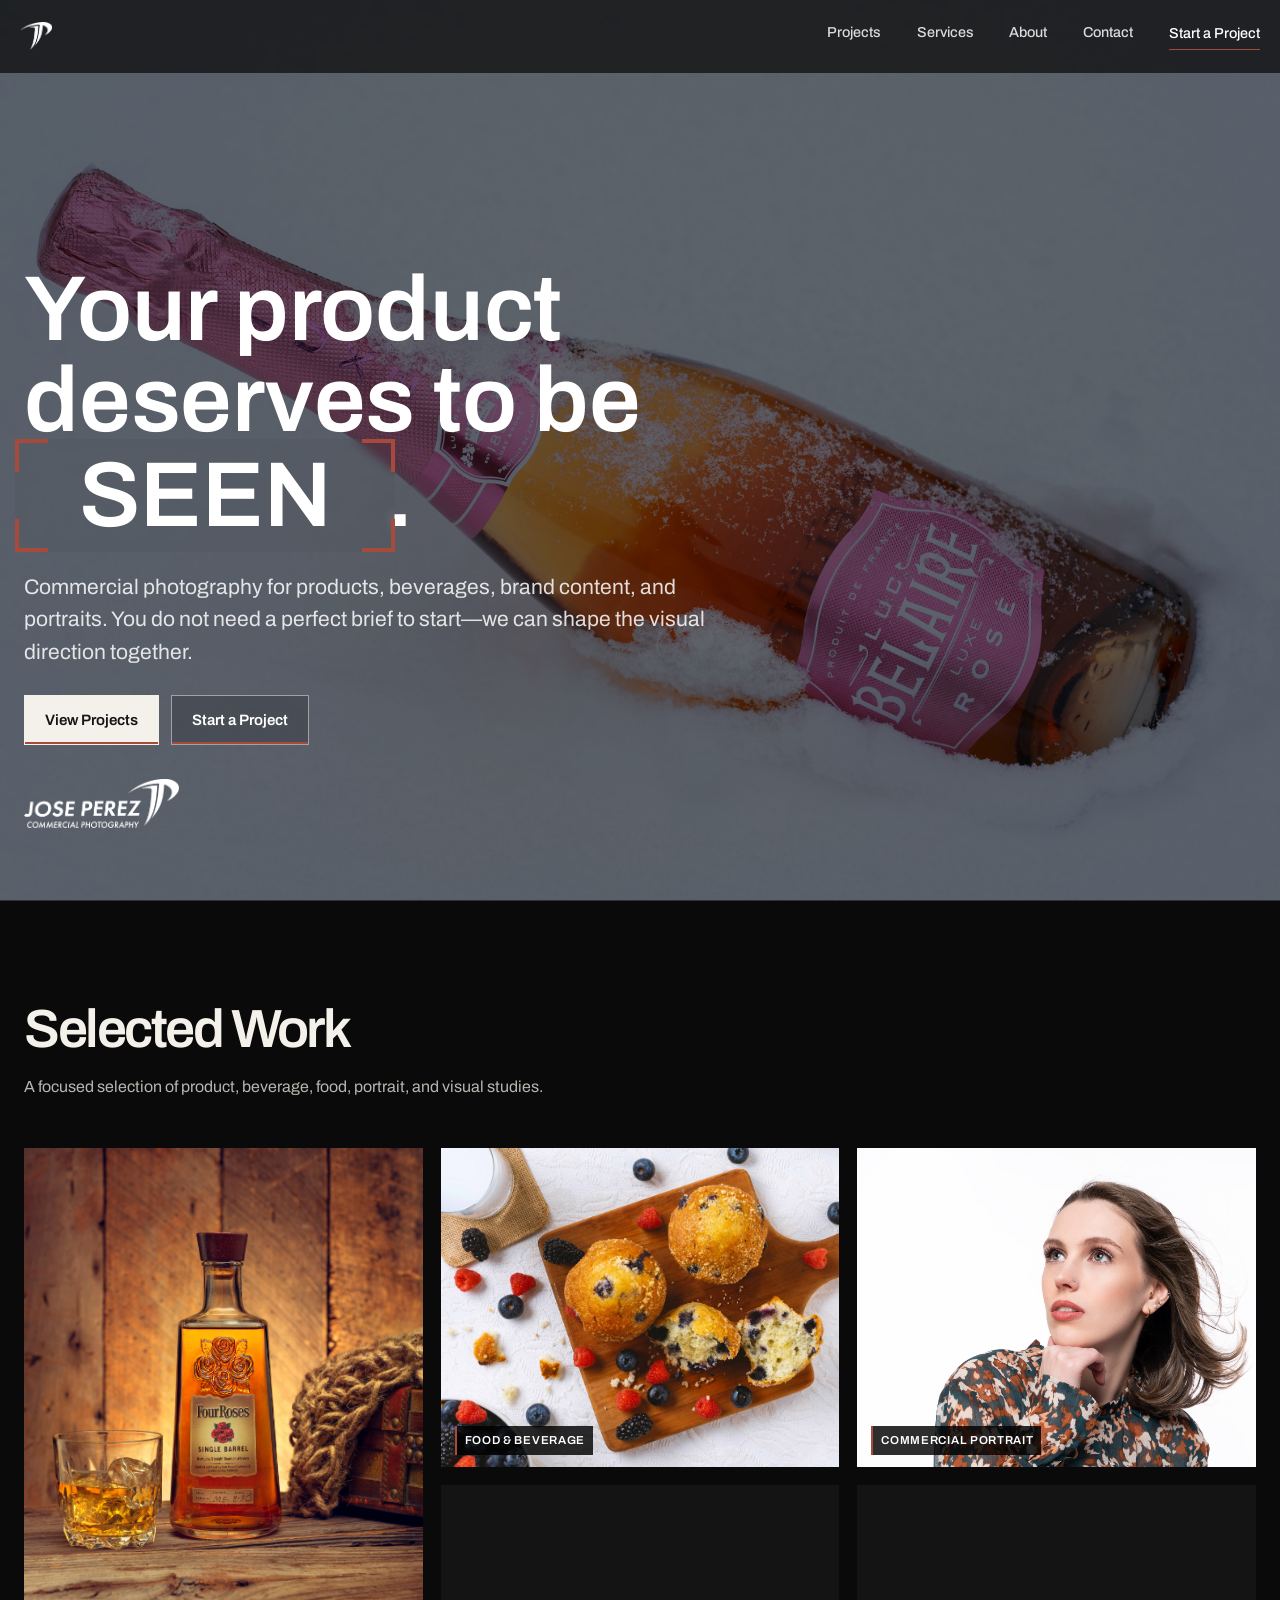
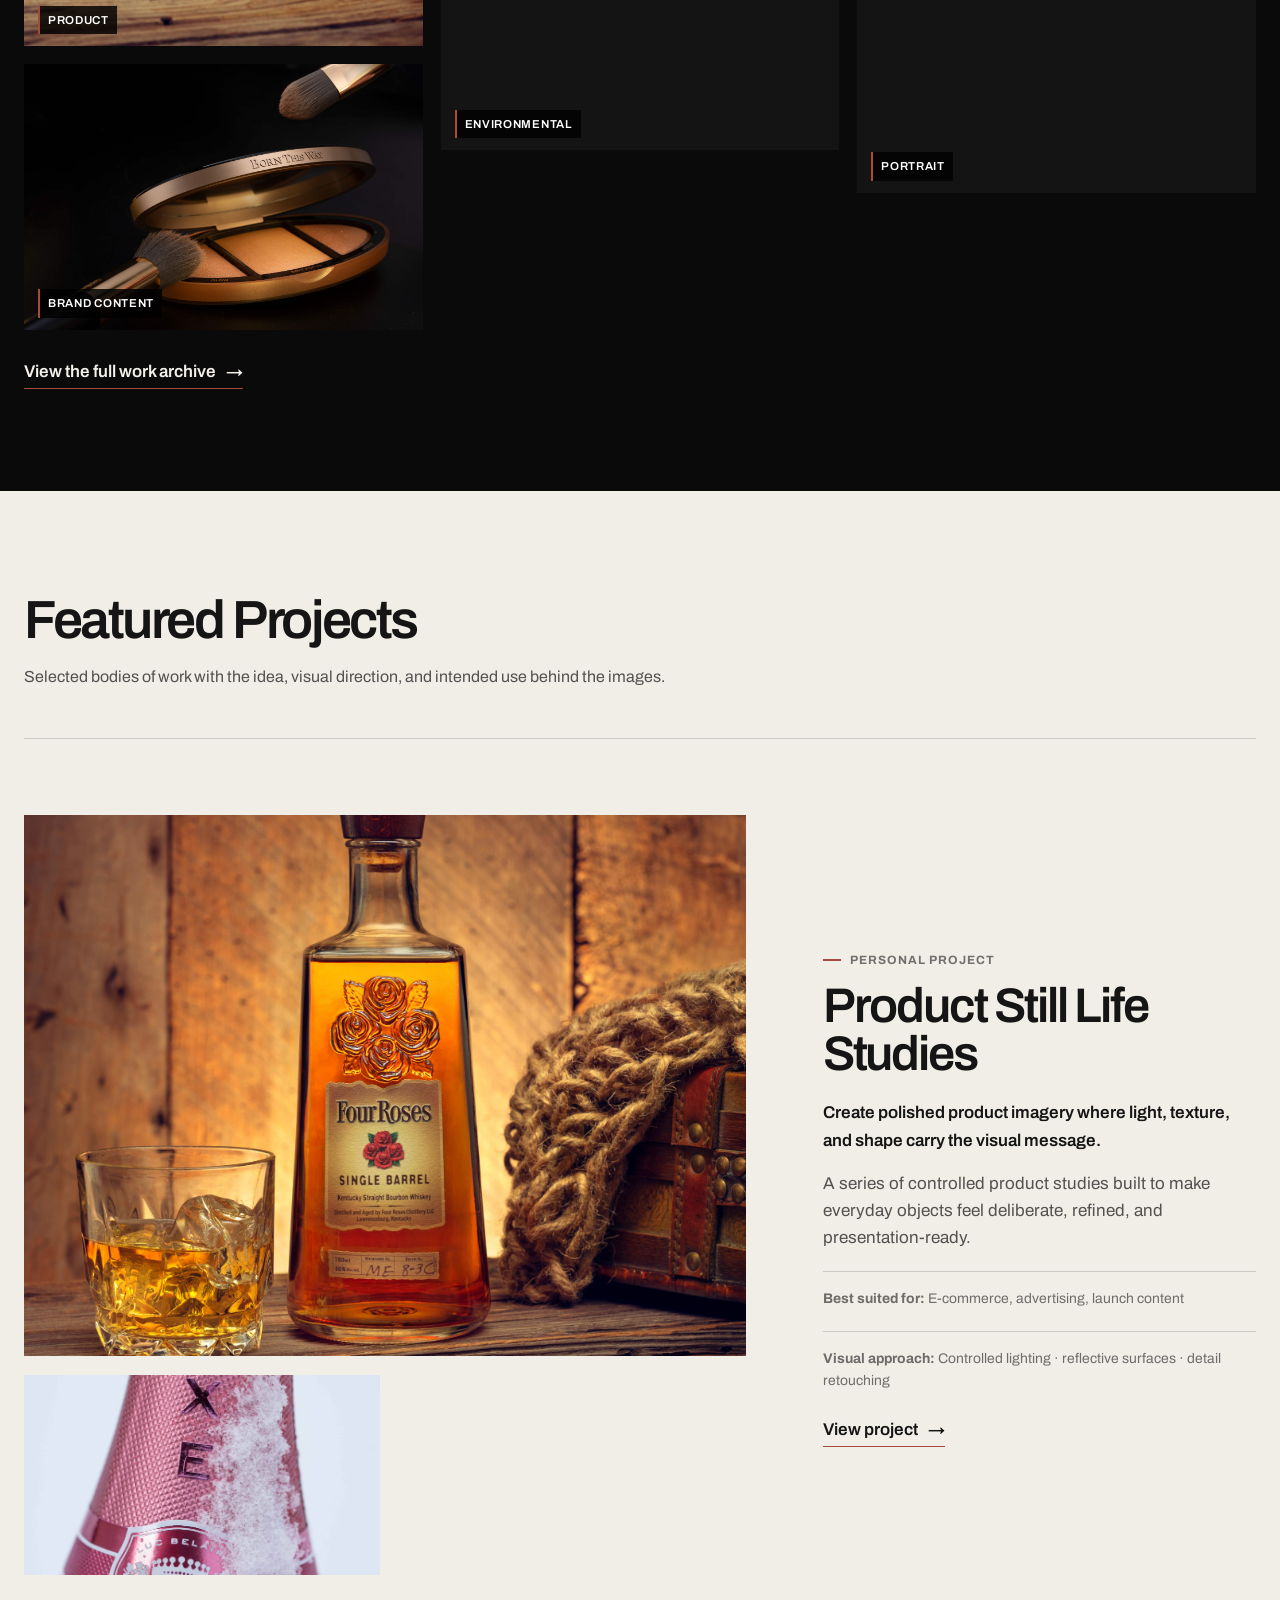
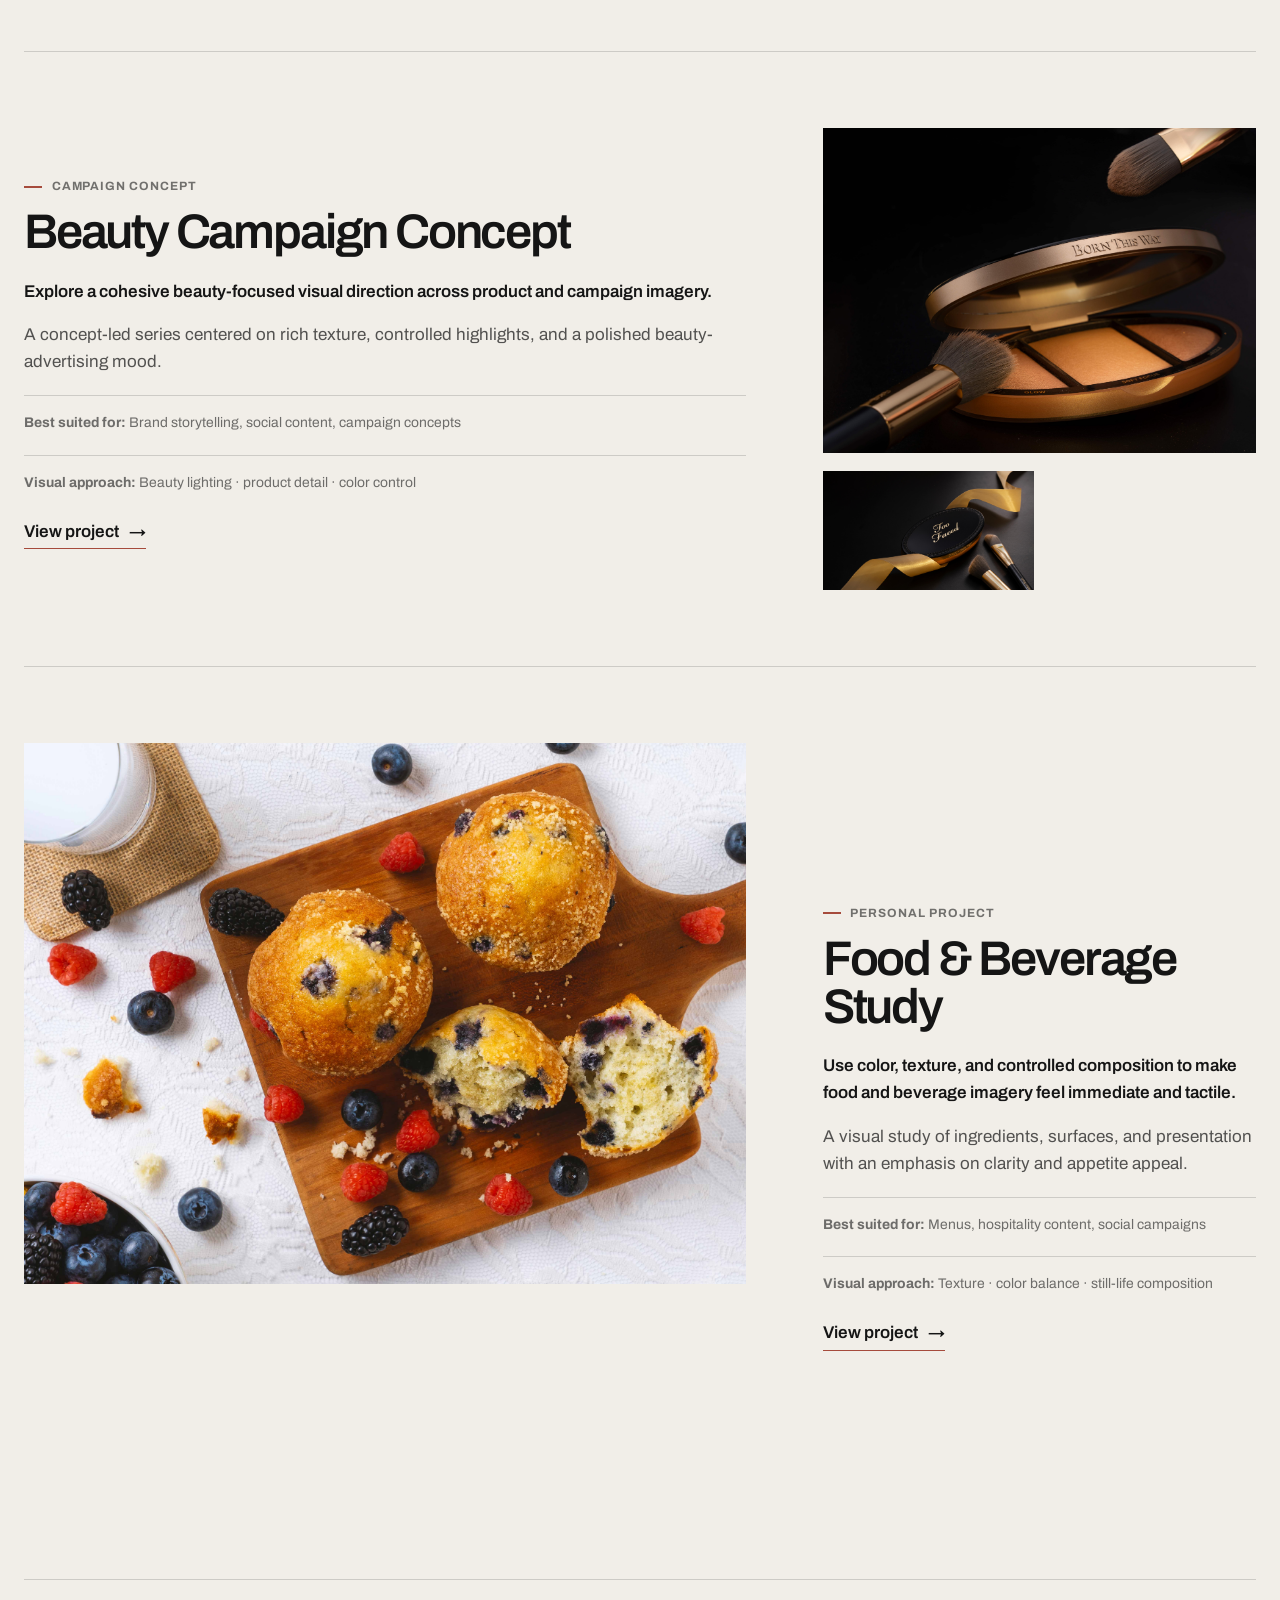
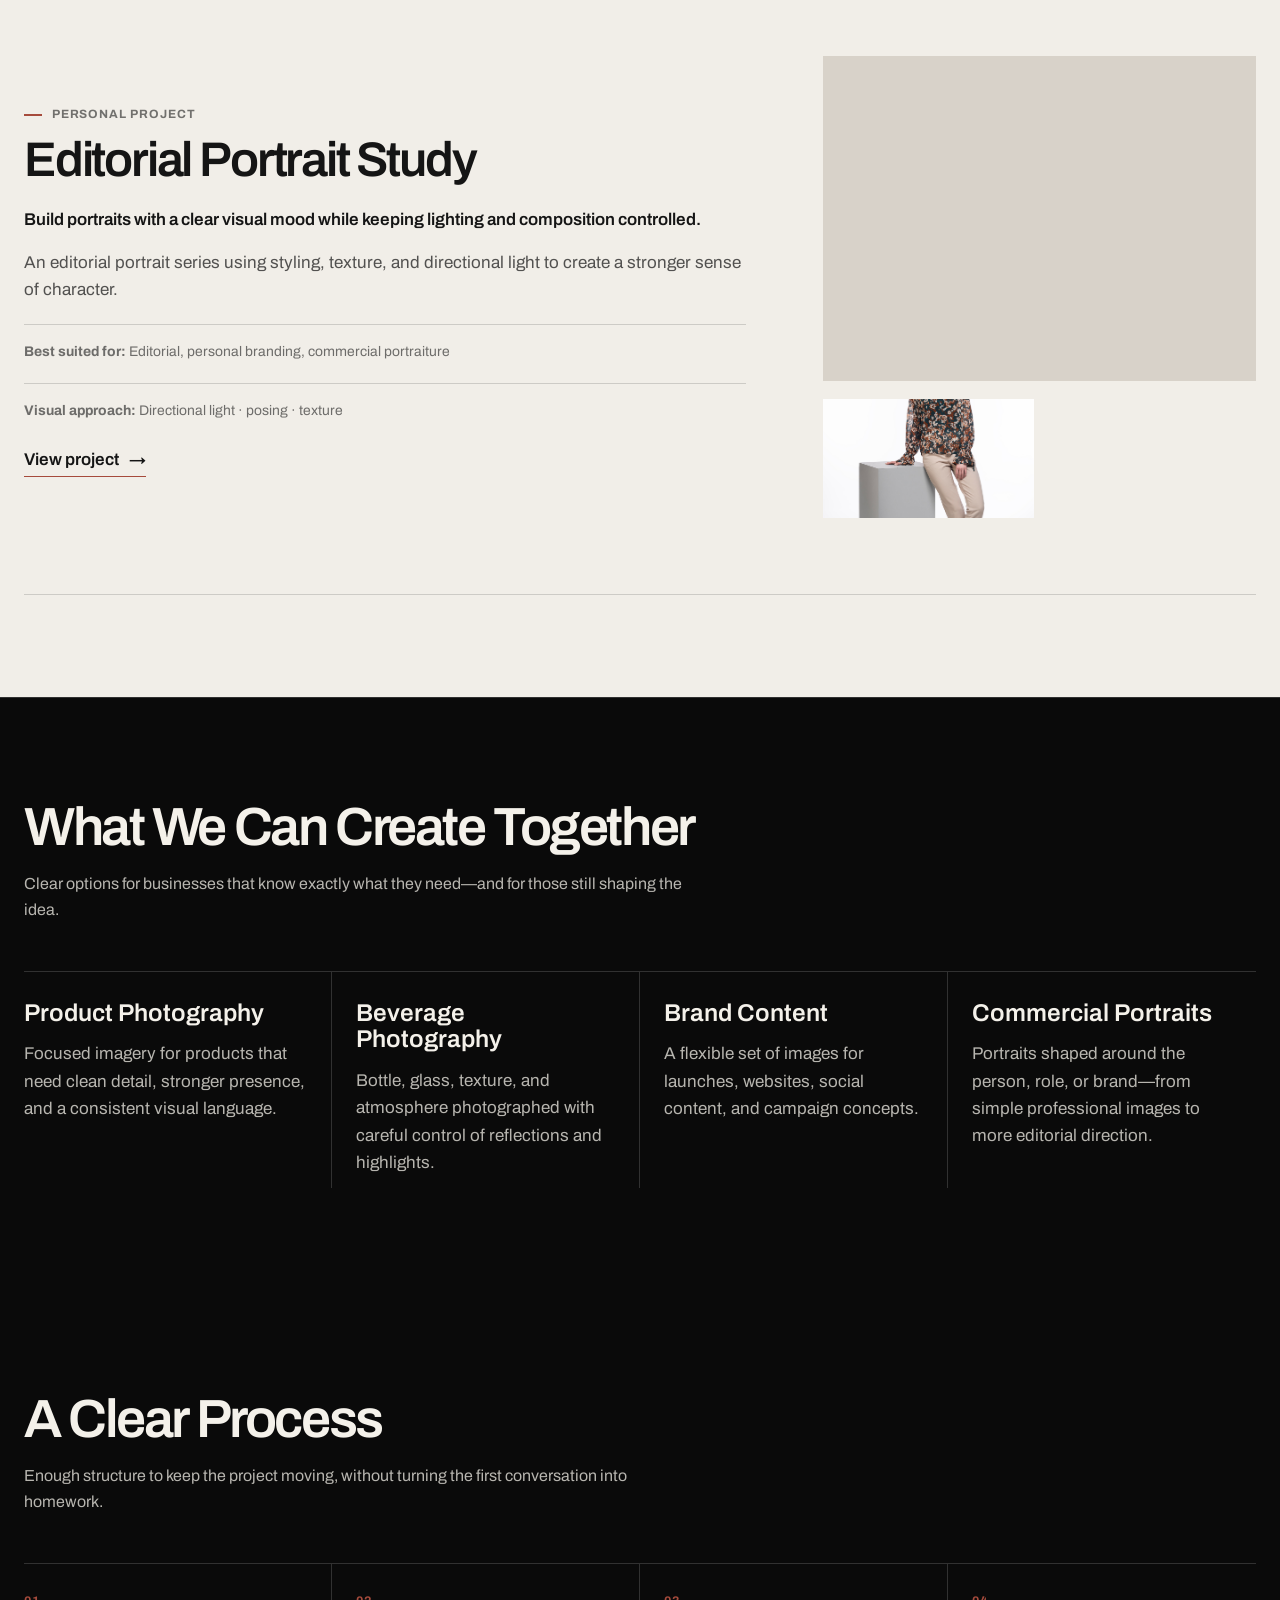
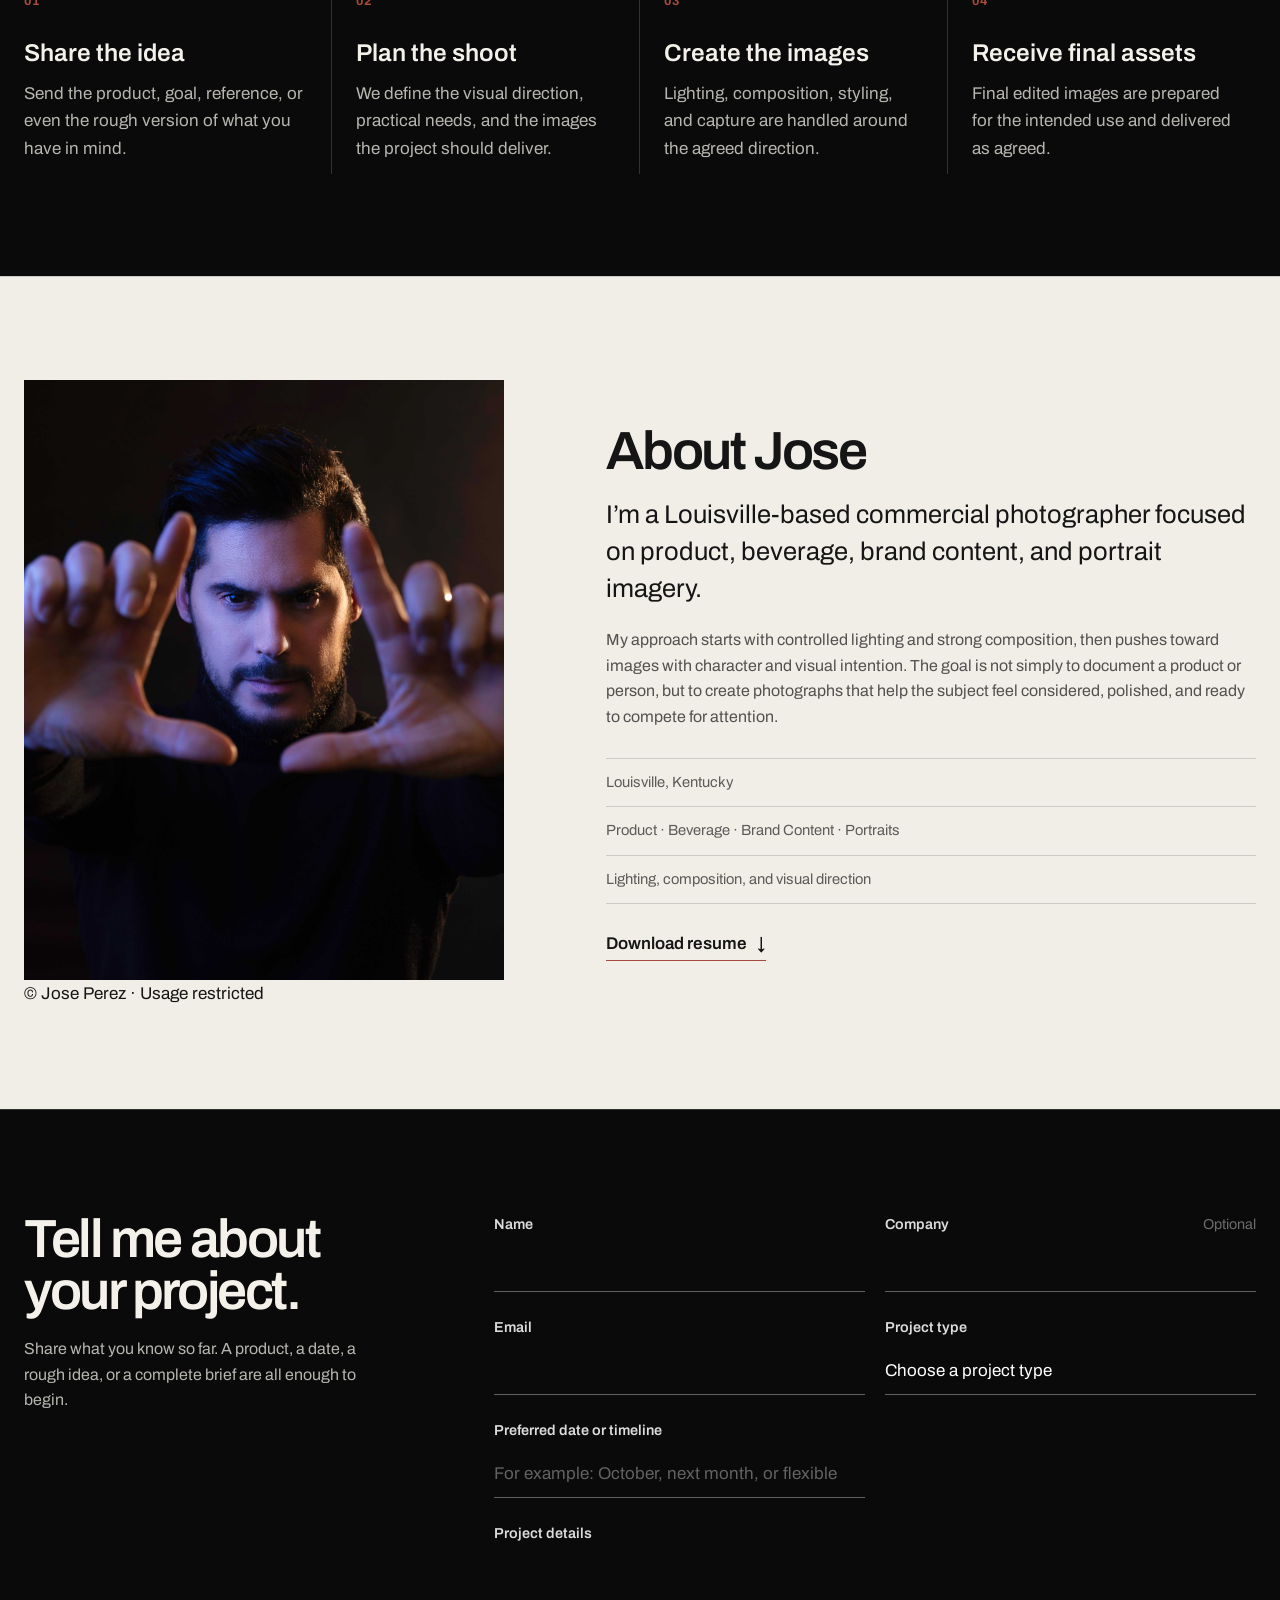
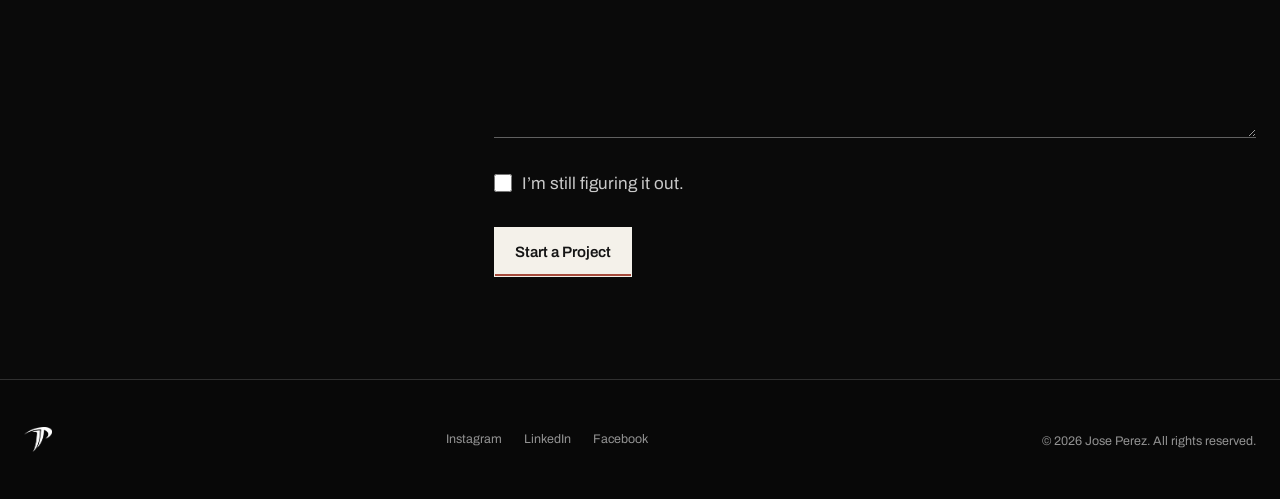
==== commit 132d6225: "productPhotographer" ====
--- a/index.html
+++ b/index.html
@@ -32,12 +32,12 @@
     <!-- HERO -->
     <section id="top" class="hero-section">
       <div class="hero-inner">
-        <img class="hero-logo" src="images/joseLogoW.png" alt="Jose Perez Photography" />
         <h1 class="hero-title">
           Your product deserves to be
-<span class="viewfinder-word">
-  <span class="viewfinder-text">seen</span>
-</span>.
+          <span class="viewfinder-word">
+            <span class="viewfinder-blur" aria-hidden="true"></span>
+            <span class="viewfinder-text">seen</span>
+          </span>.
         </h1>
         <p class="hero-copy">
           Commercial photography for products, beverages, brand content, and portraits. You do not need a perfect brief to start—we can shape the visual direction together.
@@ -46,6 +46,7 @@
           <a class="button button-primary" href="#projects">View Projects</a>
           <a class="button button-secondary" href="#contact">Start a Project</a>
         </div>
+        <img class="hero-logo hero-signature" src="images/joseLogoW.png" alt="Jose Perez Commercial Photography" />
       </div>
     </section>
 
@@ -109,8 +110,9 @@
     <!-- ABOUT -->
     <section id="about" class="section section-light about-section">
       <div class="section-shell about-layout">
-        <div class="about-image-wrap">
-          <img src="images/selfportrait/0-3.jpg" alt="Portrait of photographer Jose Perez" loading="lazy" decoding="async" />
+        <div class="about-image-wrap image-protected">
+          <img class="protected-photo" src="images/selfportrait/0-3.jpg" alt="Portrait of photographer Jose Perez" loading="lazy" decoding="async" draggable="false" />
+          <span class="image-rights-mark">© Jose Perez · Usage restricted</span>
         </div>
         <div class="about-copy">
           <h2>About Jose</h2>
@@ -183,7 +185,8 @@
   <div id="popupOverlay" class="lightbox" role="dialog" aria-modal="true" aria-label="Expanded photograph" hidden>
     <button type="button" class="lightbox-close" id="closeLightbox" aria-label="Close image">×</button>
     <button type="button" class="lightbox-nav lightbox-prev" id="prevBtn" aria-label="Previous image">←</button>
-    <img id="popupImage" alt="" />
+    <img id="popupImage" class="protected-photo" alt="" draggable="false" />
+    <a class="lightbox-rights" href="copyright.html">© Jose Perez · Images may not be reproduced or used without permission</a>
     <button type="button" class="lightbox-nav lightbox-next" id="nextBtn" aria-label="Next image">→</button>
   </div>
 
@@ -204,9 +207,7 @@
       <a href="https://www.facebook.com/jlperezc" target="_blank" rel="noreferrer">Facebook</a>
     </div>
     <div class="site-footer-copy">
-      <a href="copyright.html">
-        <span id="copyright"></span>
-      </a>
+      <a href="copyright.html"><span id="copyright"></span></a>
     </div>
   </footer>
 
--- a/css/styles.css
+++ b/css/styles.css
@@ -222,6 +222,20 @@
   display: none;
 }
 
+html.lightbox-open,
+body.lightbox-open {
+  overflow: hidden !important;
+  overscroll-behavior: none;
+}
+
+body.lightbox-open {
+  position: fixed;
+  left: 0;
+  right: 0;
+  width: 100%;
+}
+
+
 /* =========================
    HERO
 ========================= */
@@ -279,11 +293,13 @@
 }
 
 .hero-logo {
-  width: min(280px, 62vw);
-  max-height: 88px;
+  order: 4;
+  width: min(155px, 38vw);
+  max-height: 52px;
   object-fit: contain;
   object-position: left center;
-  margin-bottom: 8px;
+  justify-self: start;
+  margin-top: 8px;
 }
 
 .hero-title {
@@ -293,7 +309,7 @@
   font-size: clamp(3rem, 7.2vw, 7.8rem);
   line-height: 0.99;
   font-weight: 600;
-  letter-spacing: -0.038em;
+  letter-spacing: -0.0025em;
 }
 
 
@@ -1372,6 +1388,113 @@
   }
 }
 
+
+/* =========================================================
+   IMAGE RIGHTS MARKS
+   ========================================================= */
+   .selected-work-item,
+   .project-hero-button,
+   .project-thumb-button,
+   .gallery-item,
+   .image-protected {
+     position: relative;
+   }
+   
+   .protected-photo {
+     -webkit-user-drag: none;
+     user-select: none;
+   }
+      
+   .lightbox-rights {
+    display: block;
+    position: absolute;
+    left: 50%;
+    bottom: 1.25rem;
+    transform: translateX(-50%);
+  
+    z-index: 10;
+  
+    padding: 0.4rem 0.65rem;
+  
+    font-size: 0.72rem;
+    line-height: 1.2;
+    color: rgba(255, 255, 255, 0.78);
+  
+    background: rgba(0, 0, 0, 0.55);
+    text-decoration: none;
+  
+    white-space: nowrap;
+  }
+  
+  .lightbox-rights:hover {
+    color: #fff;
+  }   
+   /* Ocultar copyright sobre imágenes normales */
+.image-rights {
+  display: none !important;
+}
+   /* =========================================================
+      COPYRIGHT PAGE
+      ========================================================= */
+   .page-legal main {
+     padding-top: var(--header-h);
+     background: var(--paper);
+     color: var(--ink);
+   }
+   
+   .legal-page {
+     min-height: 80vh;
+   }
+   
+   .legal-heading h1 {
+     max-width: 920px;
+     margin: 0 0 18px;
+     font-size: clamp(2.8rem, 6vw, 5.8rem);
+     line-height: 0.98;
+     font-weight: 600;
+     letter-spacing: -0.045em;
+   }
+   
+   .legal-content {
+     max-width: 820px;
+   }
+   
+   .legal-content h2 {
+     margin: 46px 0 12px;
+     font-size: clamp(1.25rem, 2vw, 1.7rem);
+     line-height: 1.15;
+   }
+   
+   .legal-content p {
+     margin: 0;
+     color: var(--ink-soft);
+     font-size: 1rem;
+     line-height: 1.75;
+   }
+   
+   .legal-content .text-link {
+     margin-top: 42px;
+   }
+   
+   @media (max-width: 768px) {
+     .image-rights-mark {
+       top: 8px;
+       right: 8px;
+       font-size: 0.56rem;
+     }
+   
+     .lightbox {
+       padding: 56px 18px 70px;
+     }
+   
+     .lightbox-rights {
+       bottom: 14px;
+       width: calc(100% - 36px);
+       font-size: 0.66rem;
+       white-space: normal;
+     }
+   }
+
 /* =========================================================
    FINAL ACCENT SYSTEM — matches current index.html/header.html
    ========================================================= */
@@ -1496,4 +1619,4 @@
 .text-link:focus-visible {
   outline: 2px solid var(--accent);
   outline-offset: 4px;
-}
+}
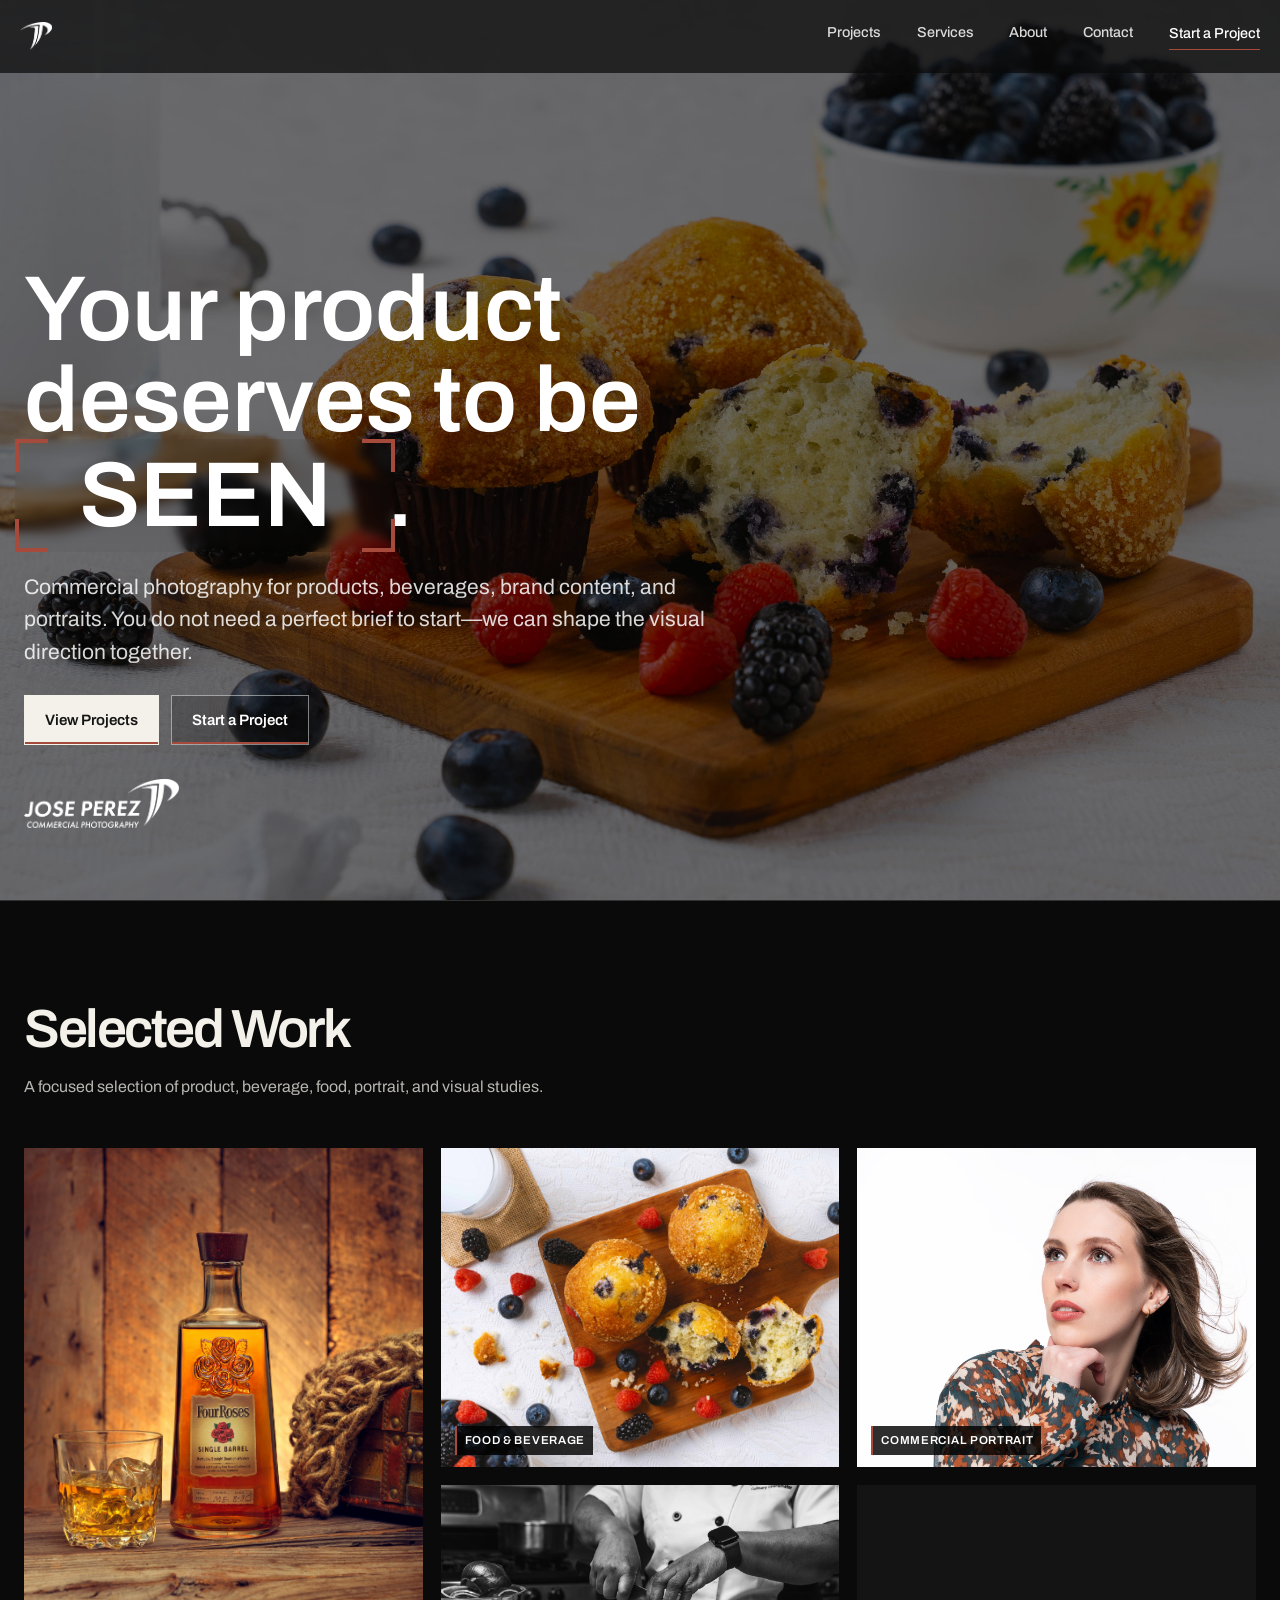
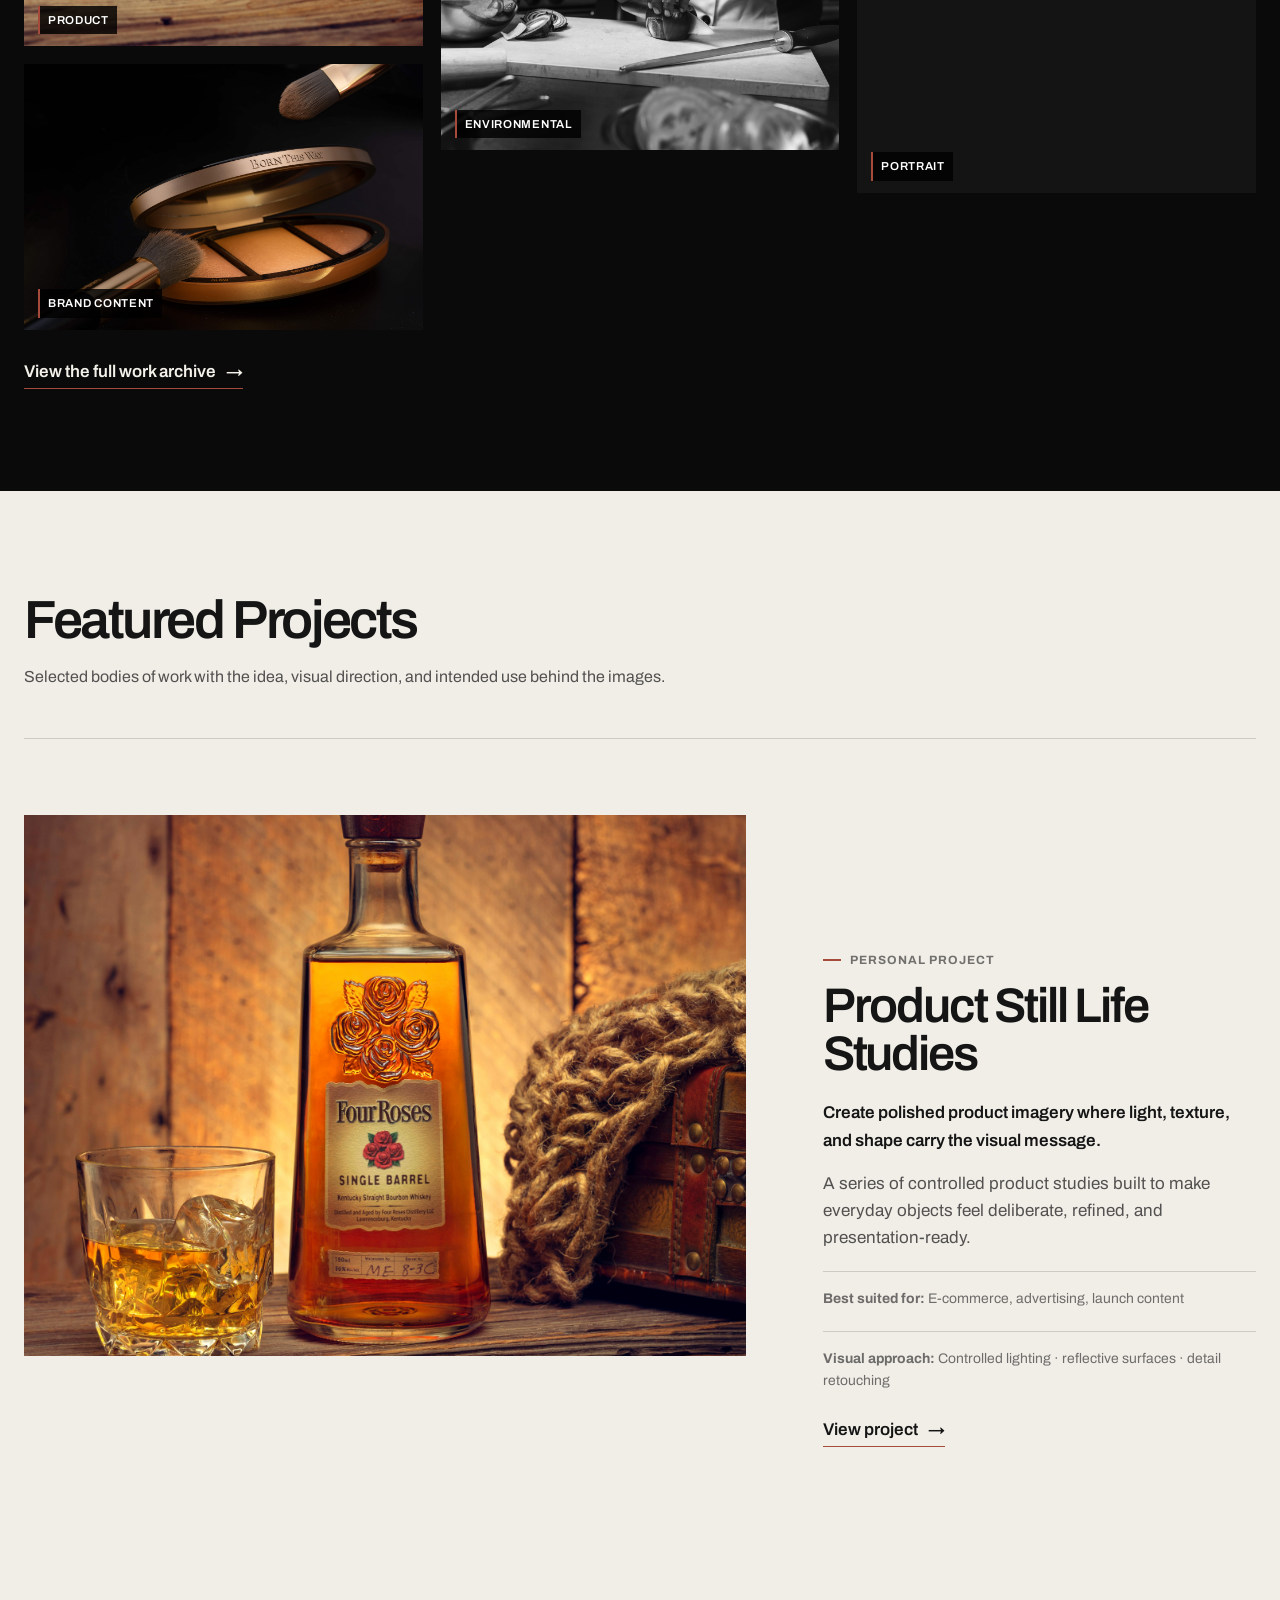
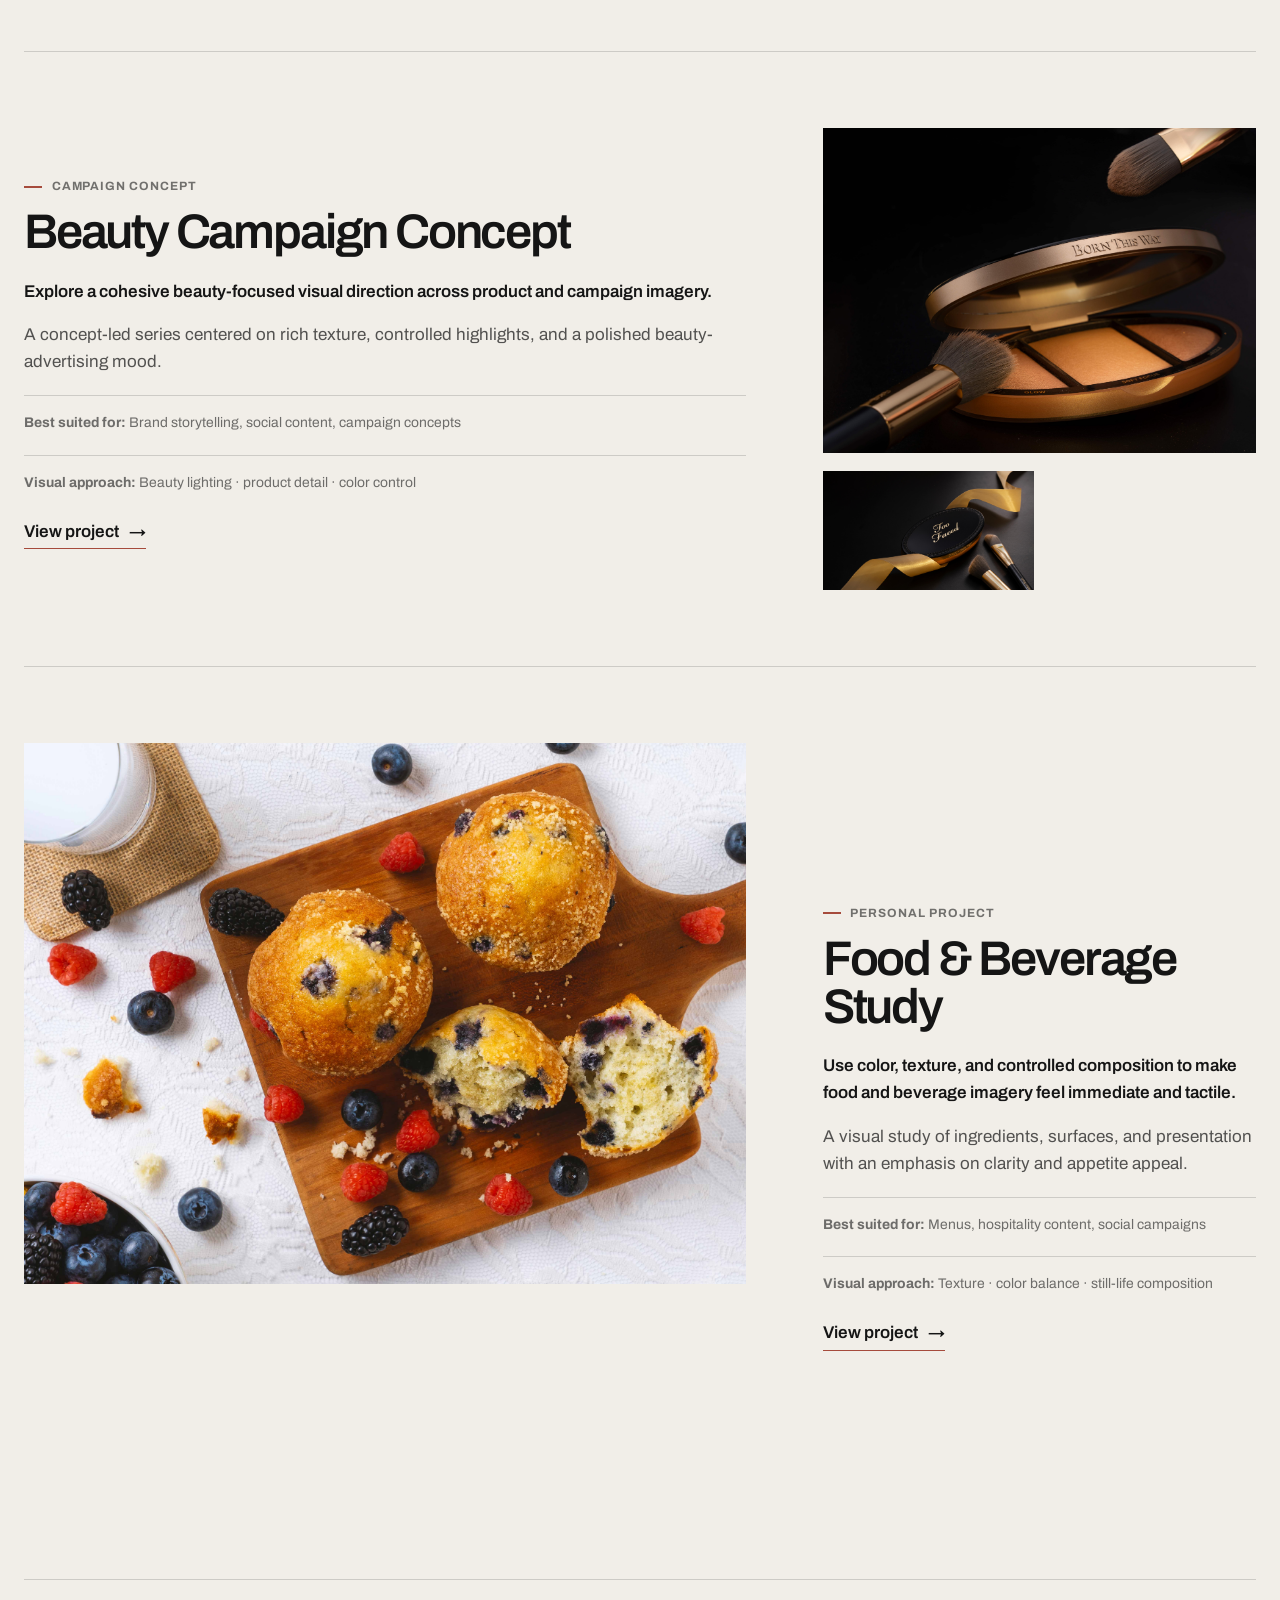
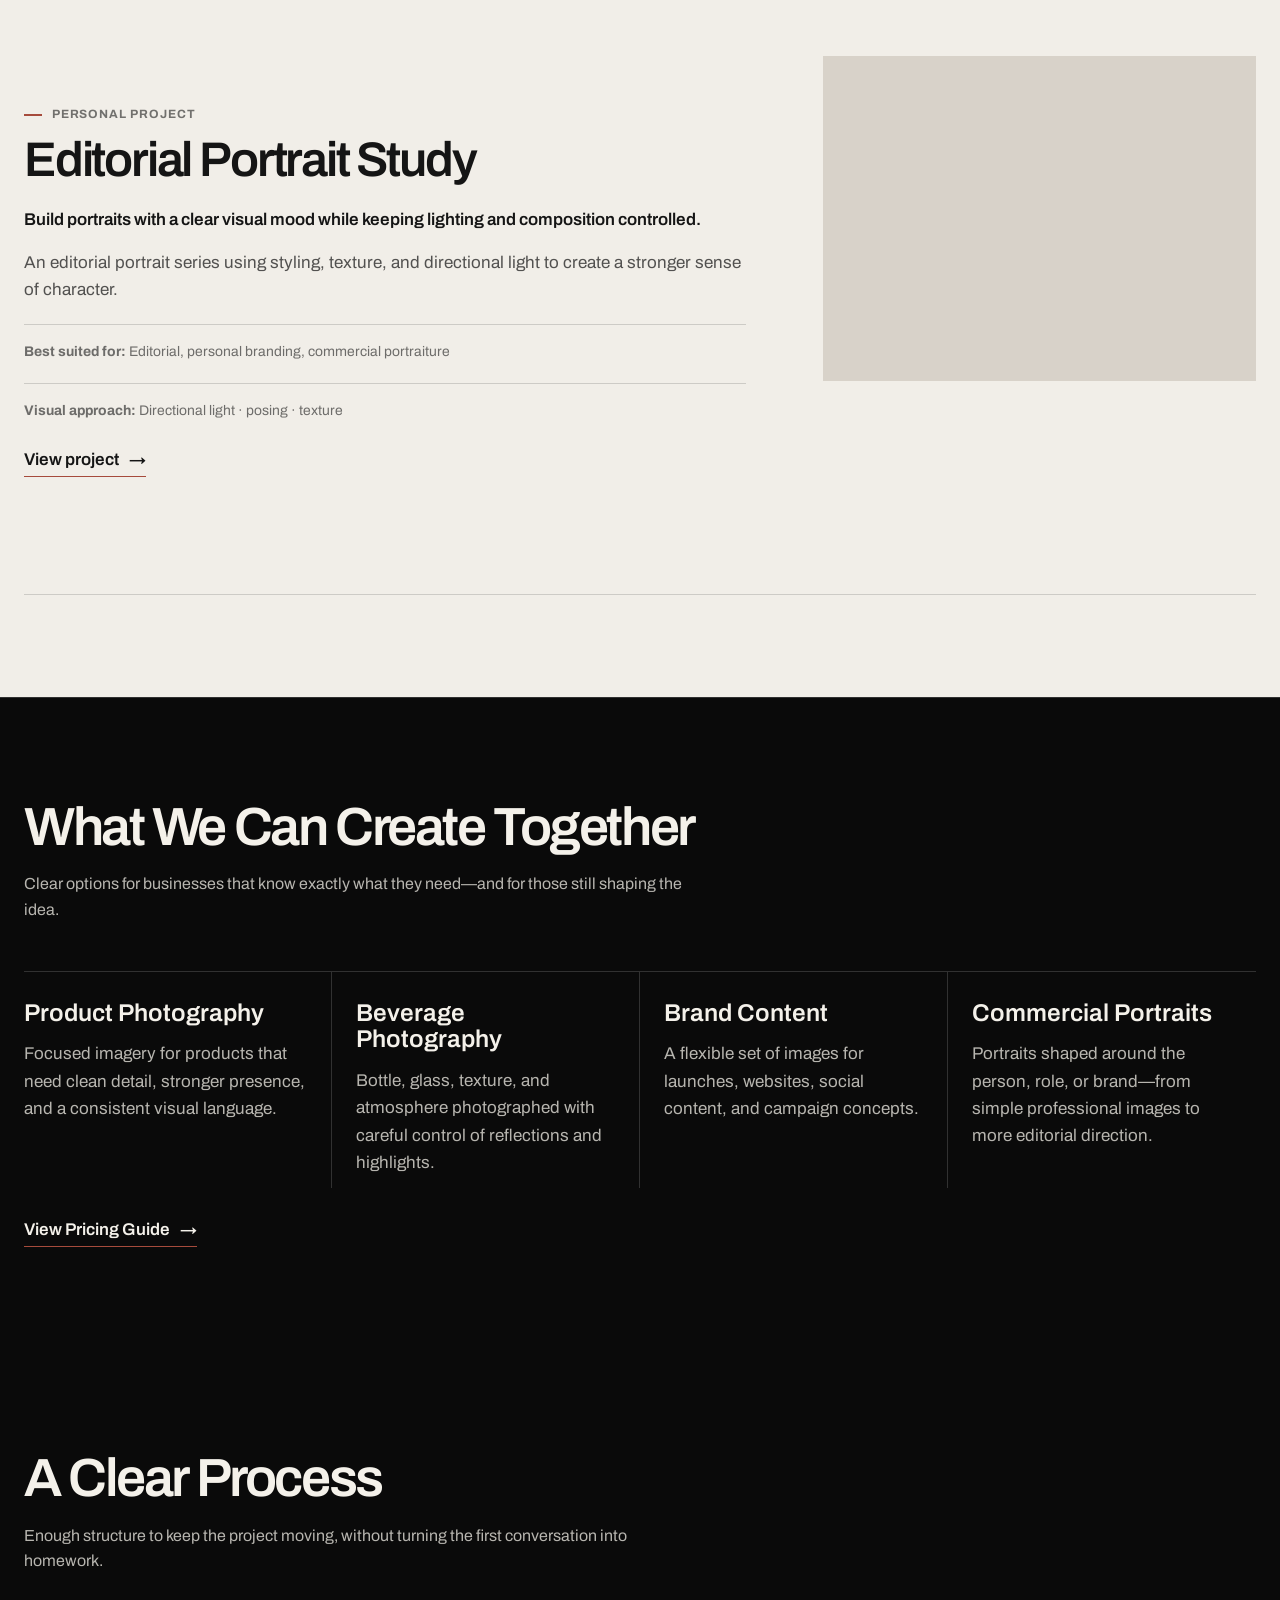
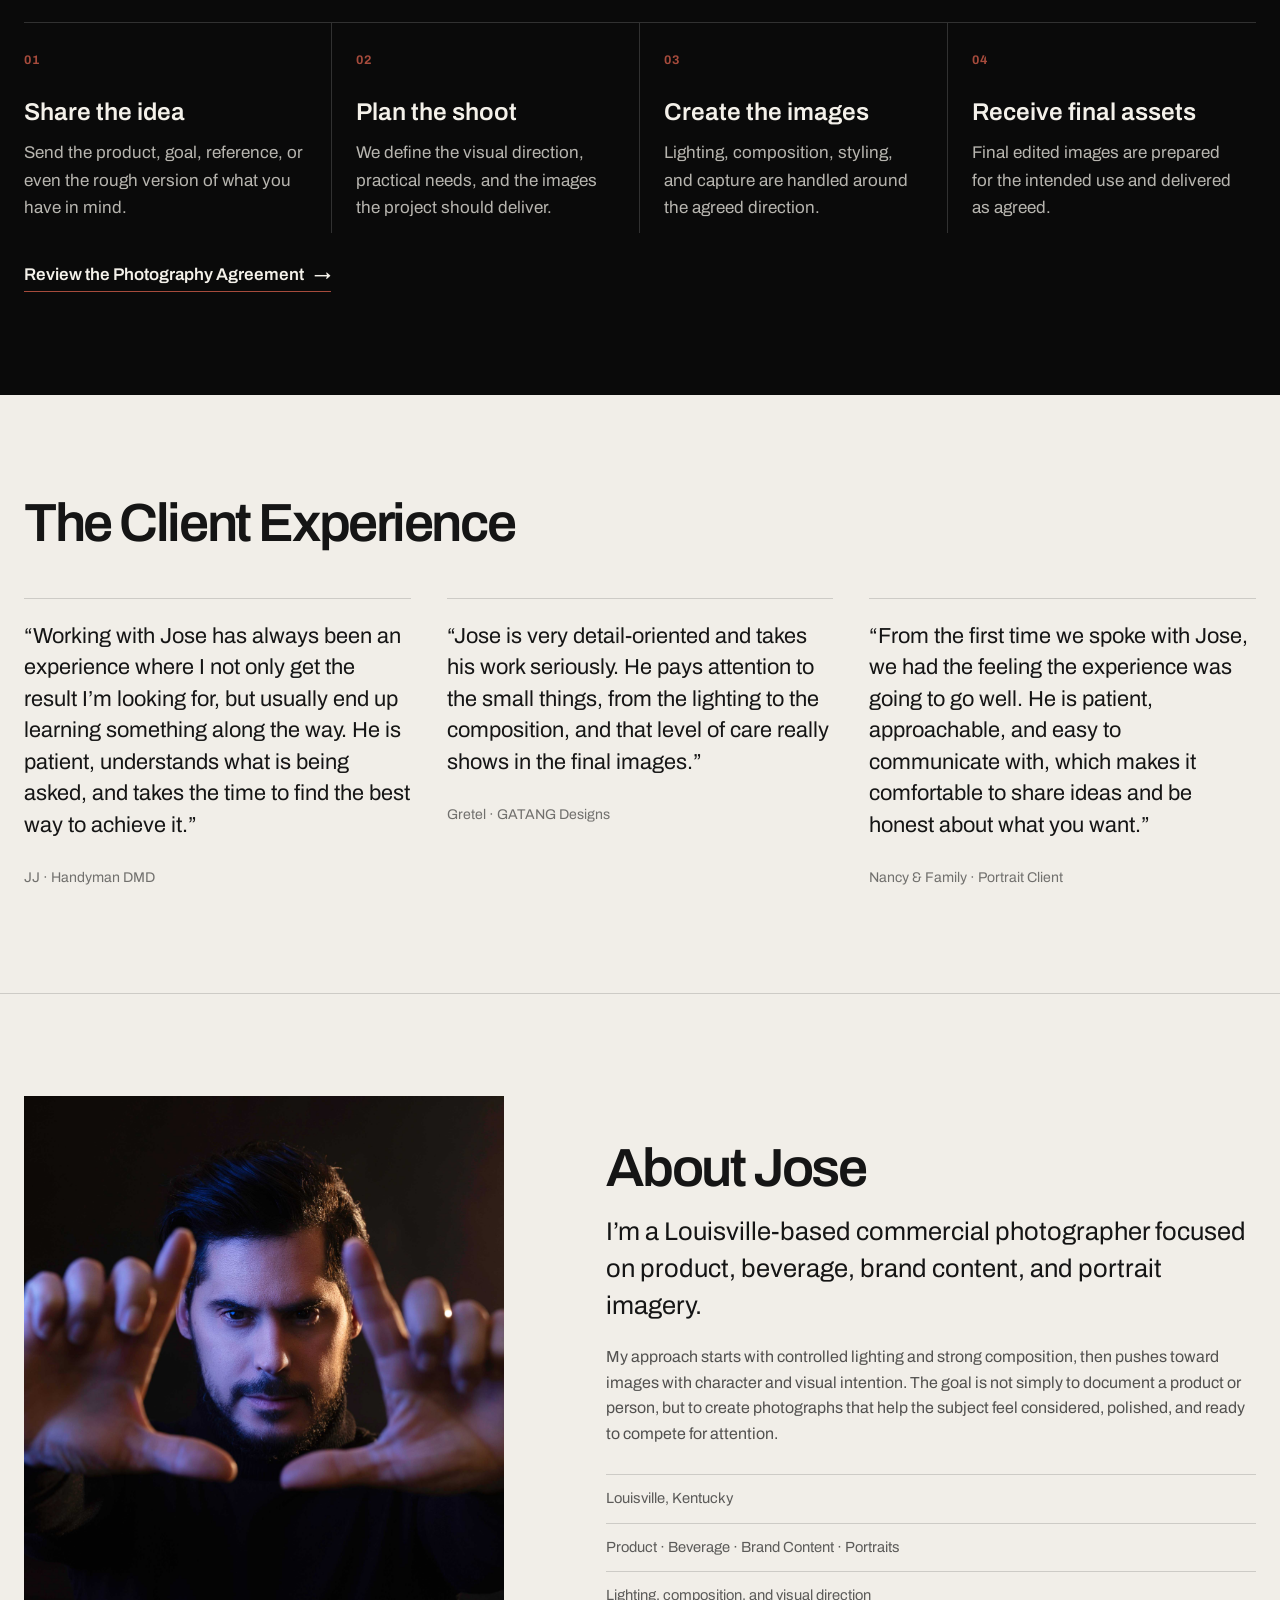
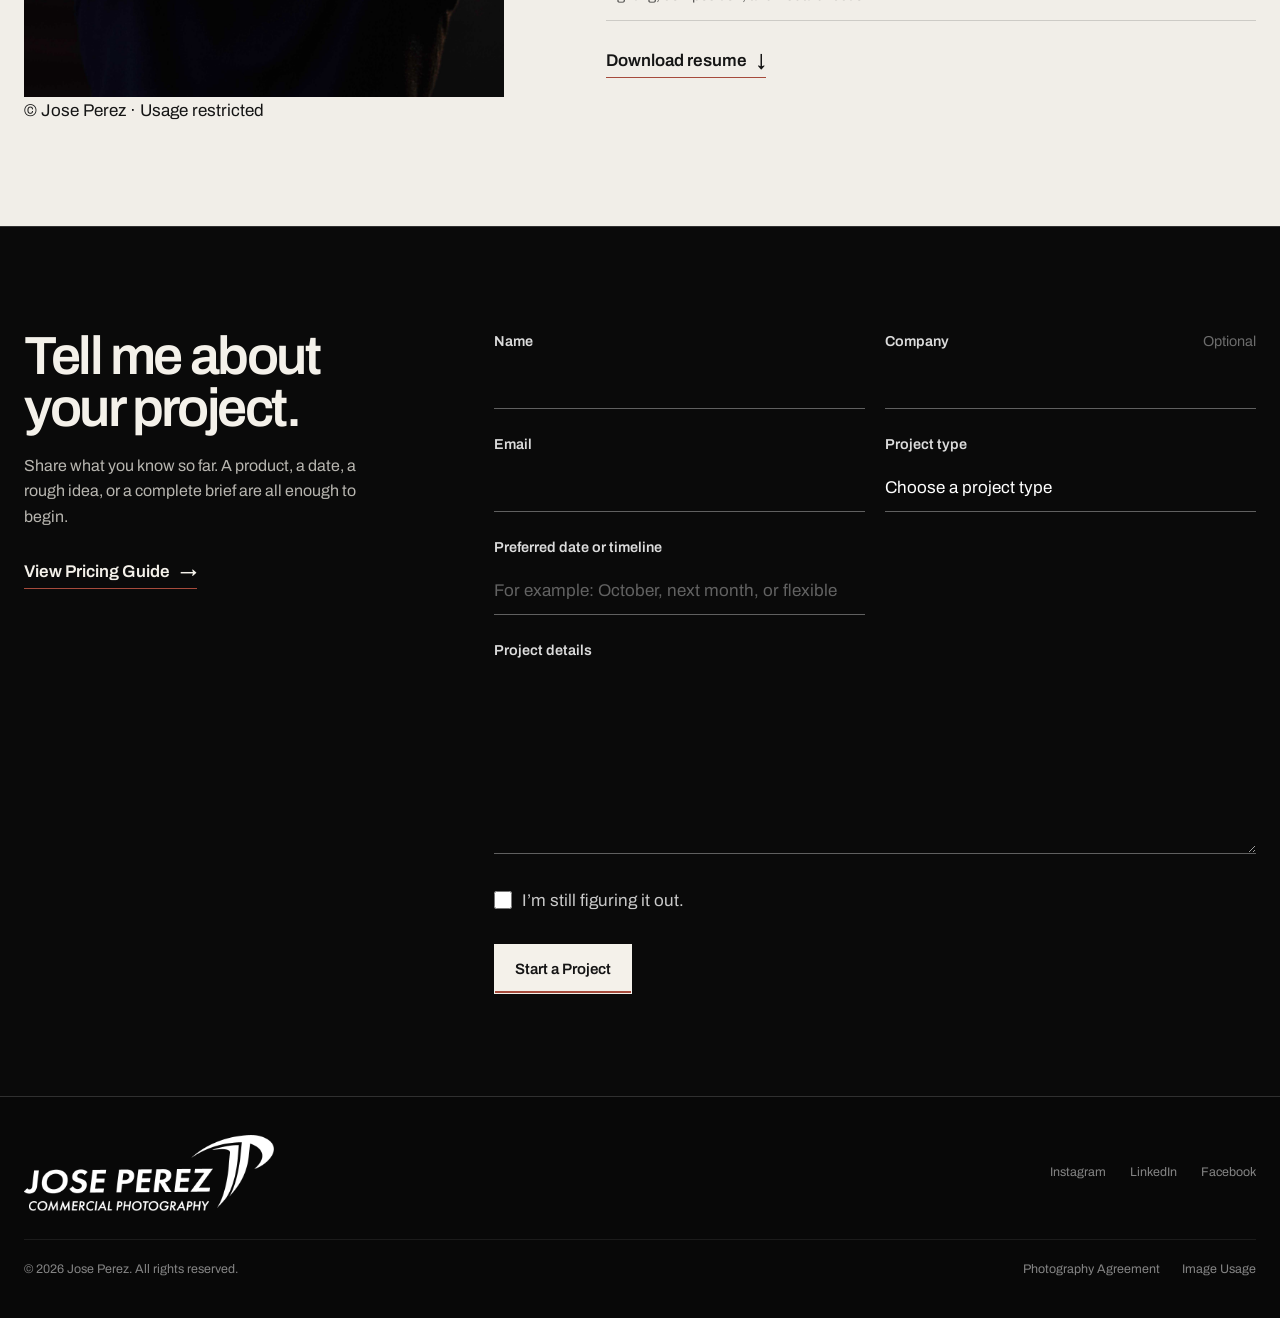
==== commit 0b4c09dd: "productPhotographer" ====
--- a/index.html
+++ b/index.html
@@ -83,7 +83,17 @@
           <p>Clear options for businesses that know exactly what they need—and for those still shaping the idea.</p>
         </div>
         <div id="servicesGrid" class="services-grid"></div>
-      </div>
+        <div class="services-actions">
+          <a
+            class="text-link"
+            href="data/Jose_Perez_Commercial_Photography_Pricing_Guide.pdf"
+            target="_blank"
+          >
+            View Pricing Guide <span aria-hidden="true">→</span>
+          </a>
+        </div>
+      </div>
+      
     </section>
 
     <!-- PROCESS -->
@@ -92,8 +102,10 @@
         <div class="section-heading section-heading-left">
           <h2>A Clear Process</h2>
           <p>Enough structure to keep the project moving, without turning the first conversation into homework.</p>
+          
         </div>
         <ol id="processGrid" class="process-grid"></ol>
+        <a class="text-link"  href="data/Jose_Perez_Commercial_Photography_Agreement.pdf"  target="_blank"> Review the Photography Agreement <span aria-hidden="true">→</span></a>
       </div>
     </section>
 
@@ -129,7 +141,19 @@
       <div class="section-shell contact-layout">
         <div class="contact-copy">
           <h2>Tell me about your project.</h2>
-          <p>Share what you know so far. A product, a date, a rough idea, or a complete brief are all enough to begin.</p>
+        
+          <p>
+            Share what you know so far. A product, a date, a rough idea,
+            or a complete brief are all enough to begin.
+          </p>
+        
+          <a
+            class="text-link"
+            href="data/Jose_Perez_Commercial_Photography_Pricing_Guide.pdf"
+            target="_blank"
+          >
+            View Pricing Guide <span aria-hidden="true">→</span>
+          </a>
         </div>
 
         <form id="contactForm" action="https://formsubmit.co/jlprezc@gmail.com" method="POST" class="contact-form">
@@ -197,18 +221,46 @@
     </div>
   </div>
 
+
   <footer class="site-footer" id="foot_bar">
-    <div class="site-footer-brand">
-      <img src="images/logoMarkwhite.png" alt="Jose Perez logo mark" />
+
+    <div class="footer-main">
+      <a class="site-footer-brand" href="index.html" aria-label="Jose Perez Photography">
+        <img src="images/logoWhite.png" alt="" />
+      </a>
+  
+      <div class="site-footer-links">
+        <a href="https://www.instagram.com/jlperezc87" target="_blank" rel="noreferrer">
+          Instagram
+        </a>
+        <a href="https://www.linkedin.com/in/jlperezc87" target="_blank" rel="noreferrer">
+          LinkedIn
+        </a>
+        <a href="https://www.facebook.com/jlperezc" target="_blank" rel="noreferrer">
+          Facebook
+        </a>
+      </div>
     </div>
-    <div class="site-footer-links" id="div_menubotom">
-      <a href="https://www.instagram.com/jlperezc87" target="_blank" rel="noreferrer">Instagram</a>
-      <a href="https://www.linkedin.com/in/jlperezc87" target="_blank" rel="noreferrer">LinkedIn</a>
-      <a href="https://www.facebook.com/jlperezc" target="_blank" rel="noreferrer">Facebook</a>
+  
+    <div class="footer-bottom">
+      <a href="copyright.html">
+        <span id="copyright"></span>
+      </a>
+  
+      <div class="footer-legal">
+        <a
+          href="data/Jose_Perez_Commercial_Photography_Agreement.pdf"
+          target="_blank"
+        >
+          Photography Agreement
+        </a>
+  
+        <a href="copyright.html">
+          Image Usage
+        </a>
+      </div>
     </div>
-    <div class="site-footer-copy">
-      <a href="copyright.html"><span id="copyright"></span></a>
-    </div>
+  
   </footer>
 
   <script src="script/script.js"></script>
--- a/css/styles.css
+++ b/css/styles.css
@@ -1069,39 +1069,84 @@
 /* =========================
    FOOTER
 ========================= */
+
 .site-footer {
-  min-height: 120px;
-  display: grid;
-  grid-template-columns: auto 1fr auto;
-  align-items: center;
-  gap: 32px;
-  padding: 28px max(24px, calc((100vw - var(--content)) / 2));
+  padding: 38px max(24px, calc((100vw - var(--content)) / 2));
   border-top: 1px solid var(--line);
   background: #080808;
-  color: rgba(255,255,255,0.56);
+  color: rgba(255,255,255,0.5);
+}
+
+.footer-main {
+  display: flex;
+  align-items: center;
+  justify-content: space-between;
+  gap: 32px;
+  padding-bottom: 28px;
+}
+
+.site-footer-brand {
+  display: inline-flex;
+  align-items: center;
 }
 
 .site-footer-brand img {
-  width: 28px;
+  width: 250px;
+  height: auto;
 }
 
 .site-footer-links {
   display: flex;
-  flex-wrap: wrap;
-  justify-content: center;
+  align-items: center;
+  gap: 24px;
+}
+
+.site-footer-links a,
+.footer-bottom a {
+  font-size: 0.78rem;
+  transition: color 160ms ease;
+}
+
+.site-footer-links a:hover,
+.footer-bottom a:hover {
+  color: #fff;
+}
+
+.footer-bottom {
+  display: flex;
+  justify-content: space-between;
+  align-items: center;
+  gap: 24px;
+
+  padding-top: 20px;
+  border-top: 1px solid rgba(255,255,255,0.08);
+}
+
+.footer-legal {
+  display: flex;
   gap: 22px;
 }
 
-.site-footer-links a,
-.site-footer-copy a {
-  font-size: 0.78rem;
-}
-
-.site-footer-links a:hover,
-.site-footer-copy a:hover {
-  color: #fff;
-}
-
+
+/* MOBILE */
+@media (max-width: 768px) {
+
+  .footer-main,
+  .footer-bottom {
+    flex-direction: column;
+    align-items: flex-start;
+  }
+
+  .site-footer-links {
+    flex-wrap: wrap;
+    gap: 16px 22px;
+  }
+
+  .footer-legal {
+    flex-wrap: wrap;
+    gap: 12px 20px;
+  }
+}
 /* =========================
    RESPONSIVE
 ========================= */
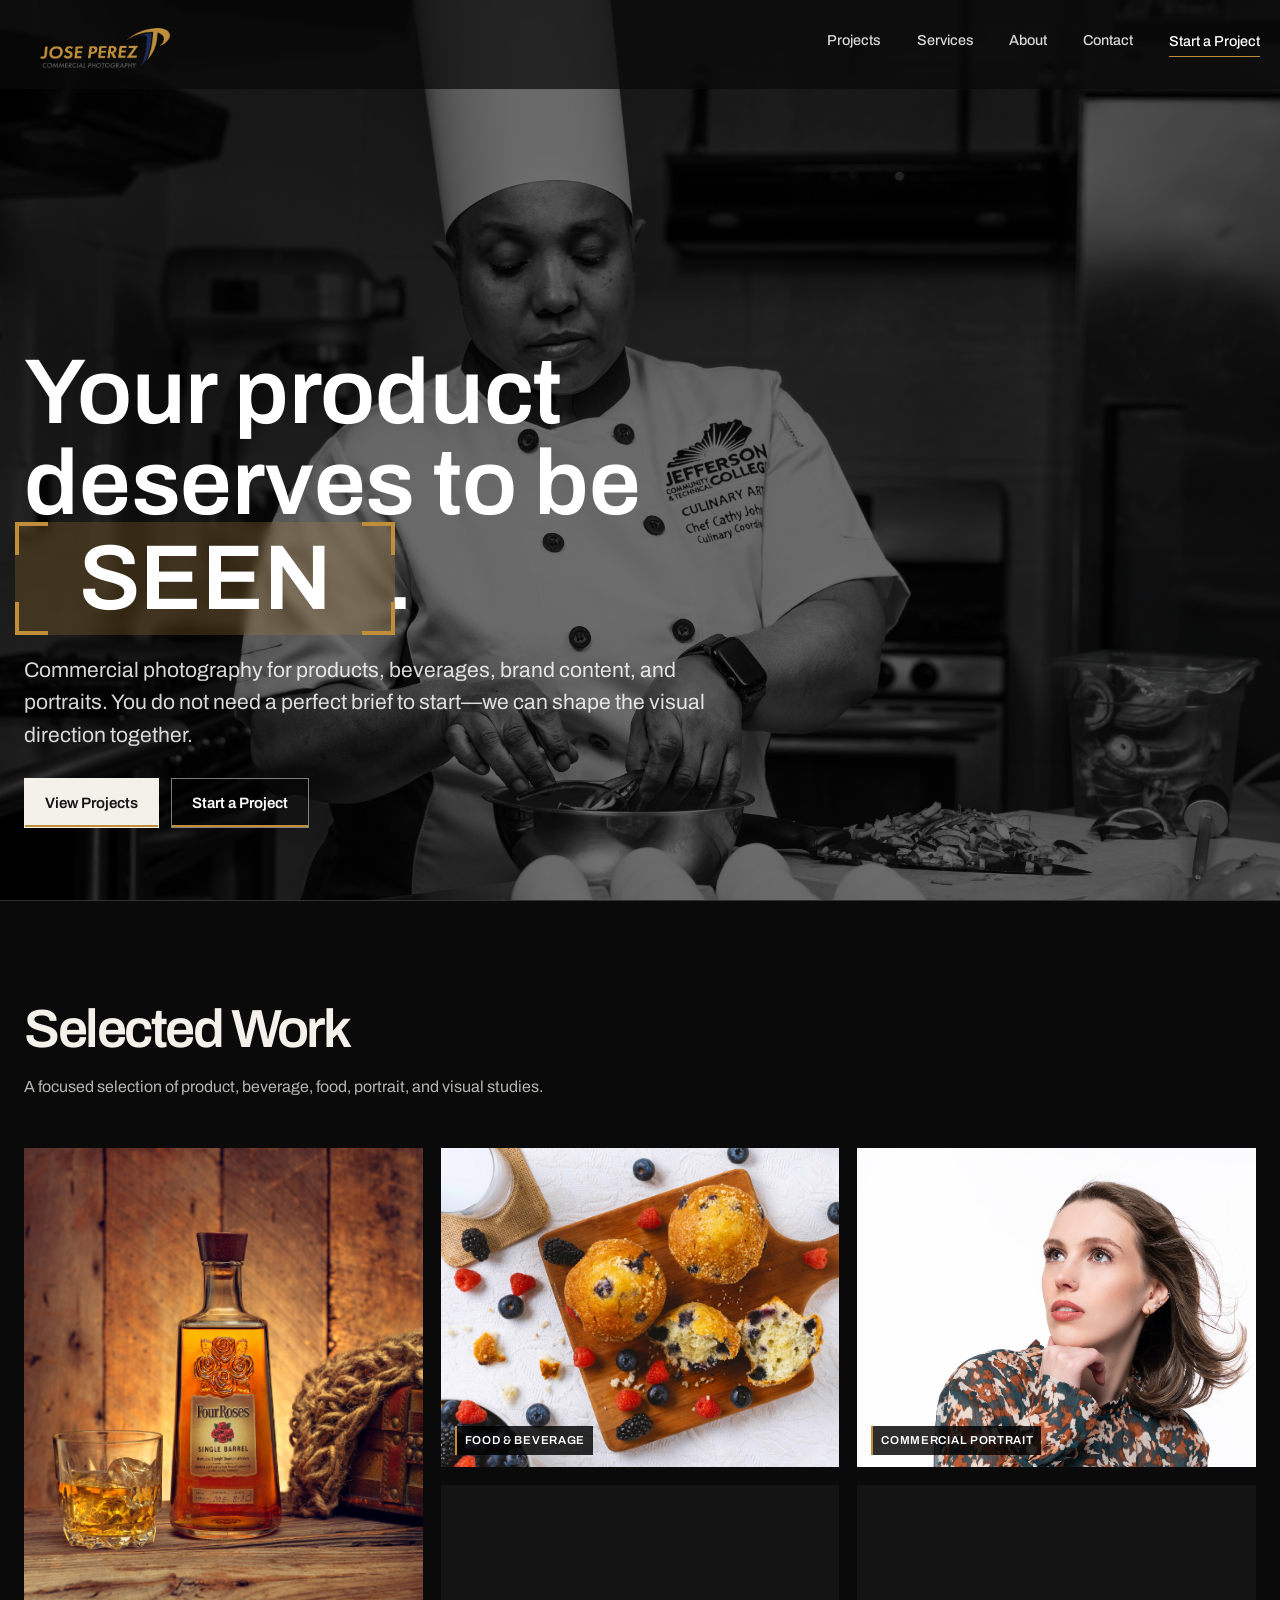
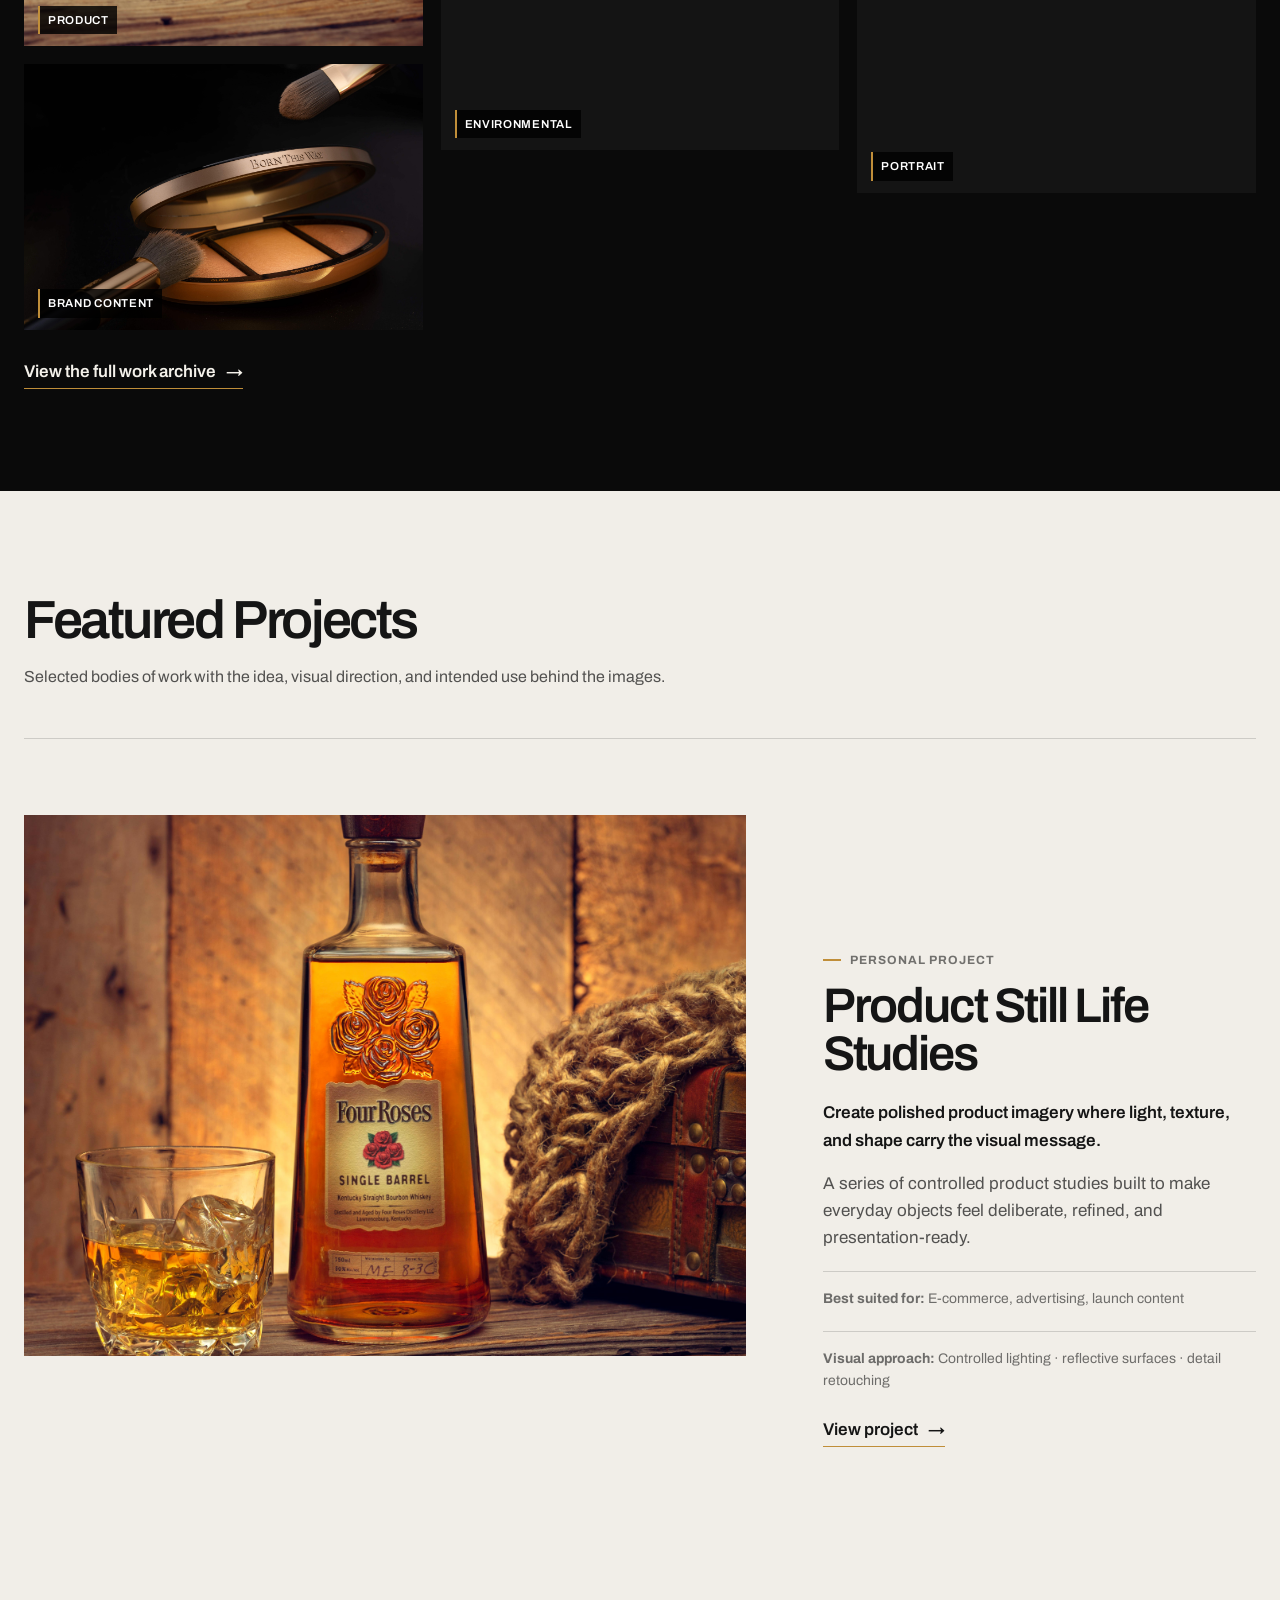
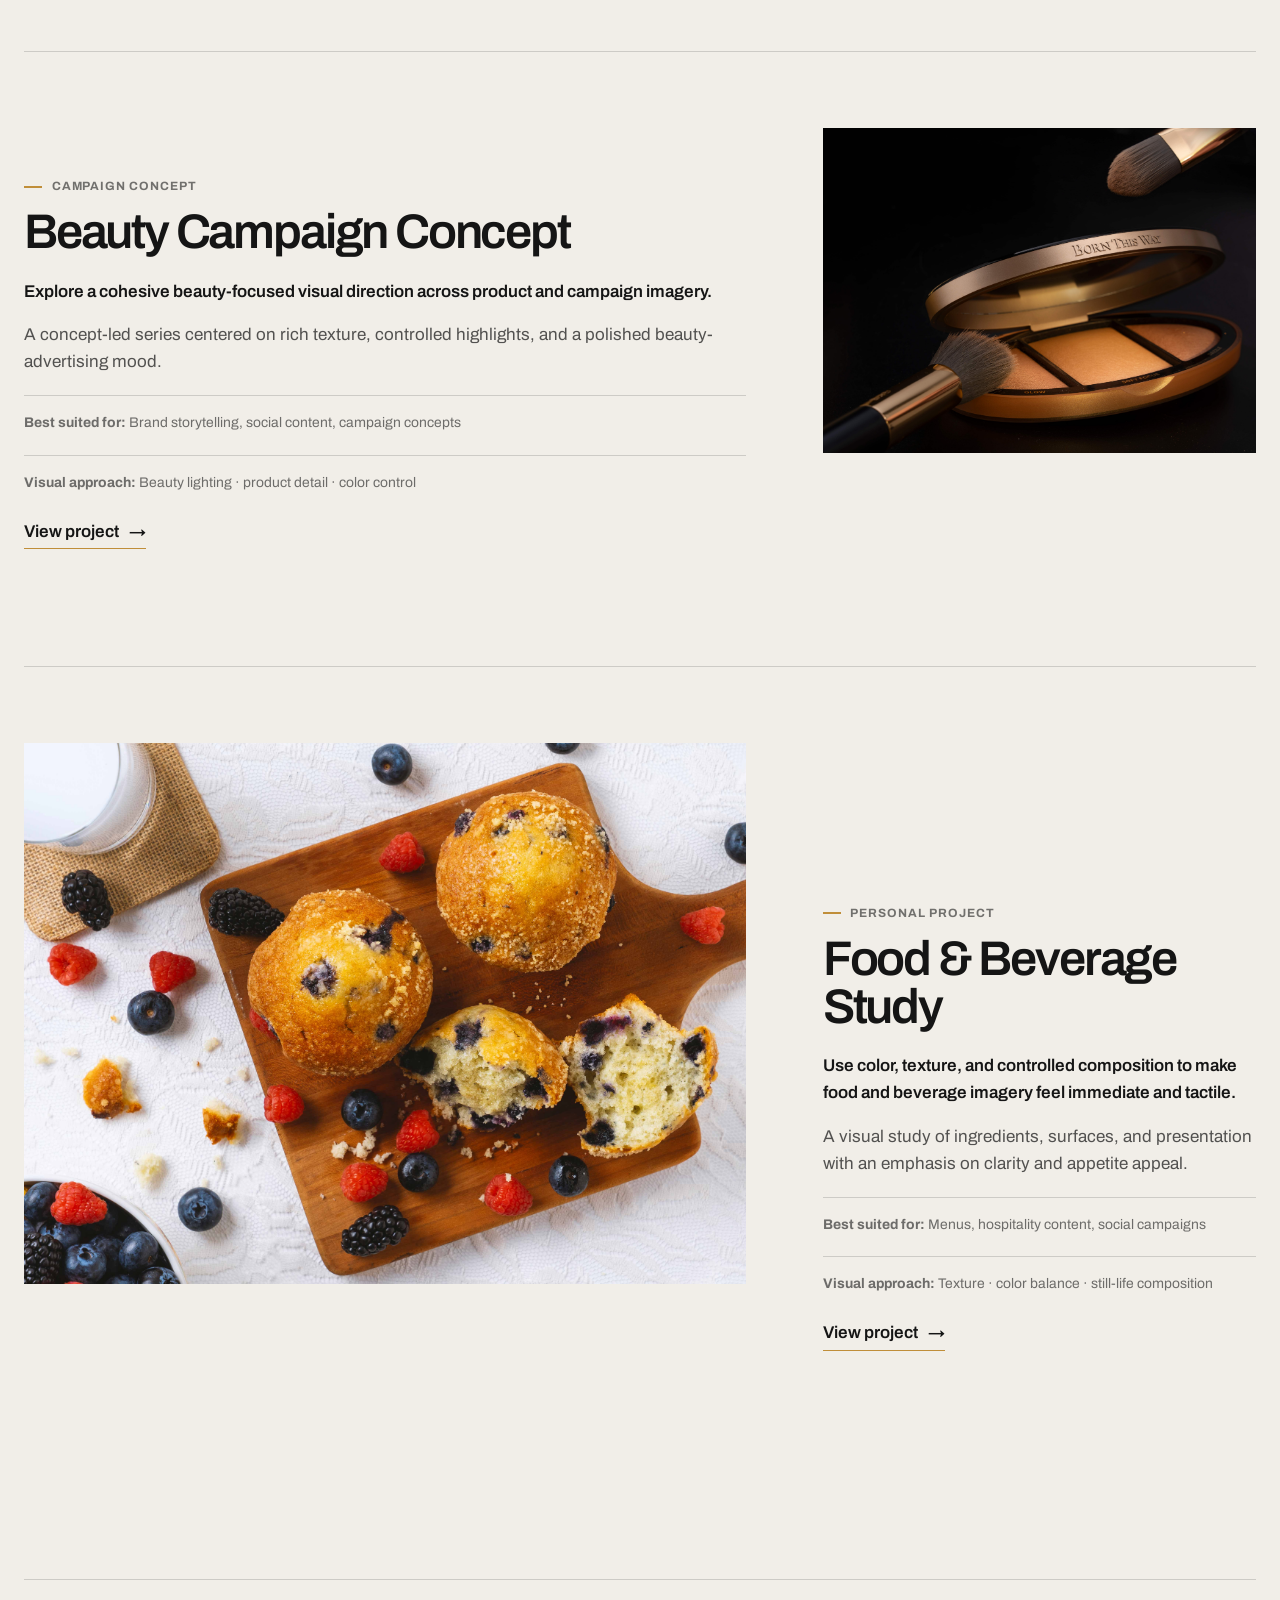
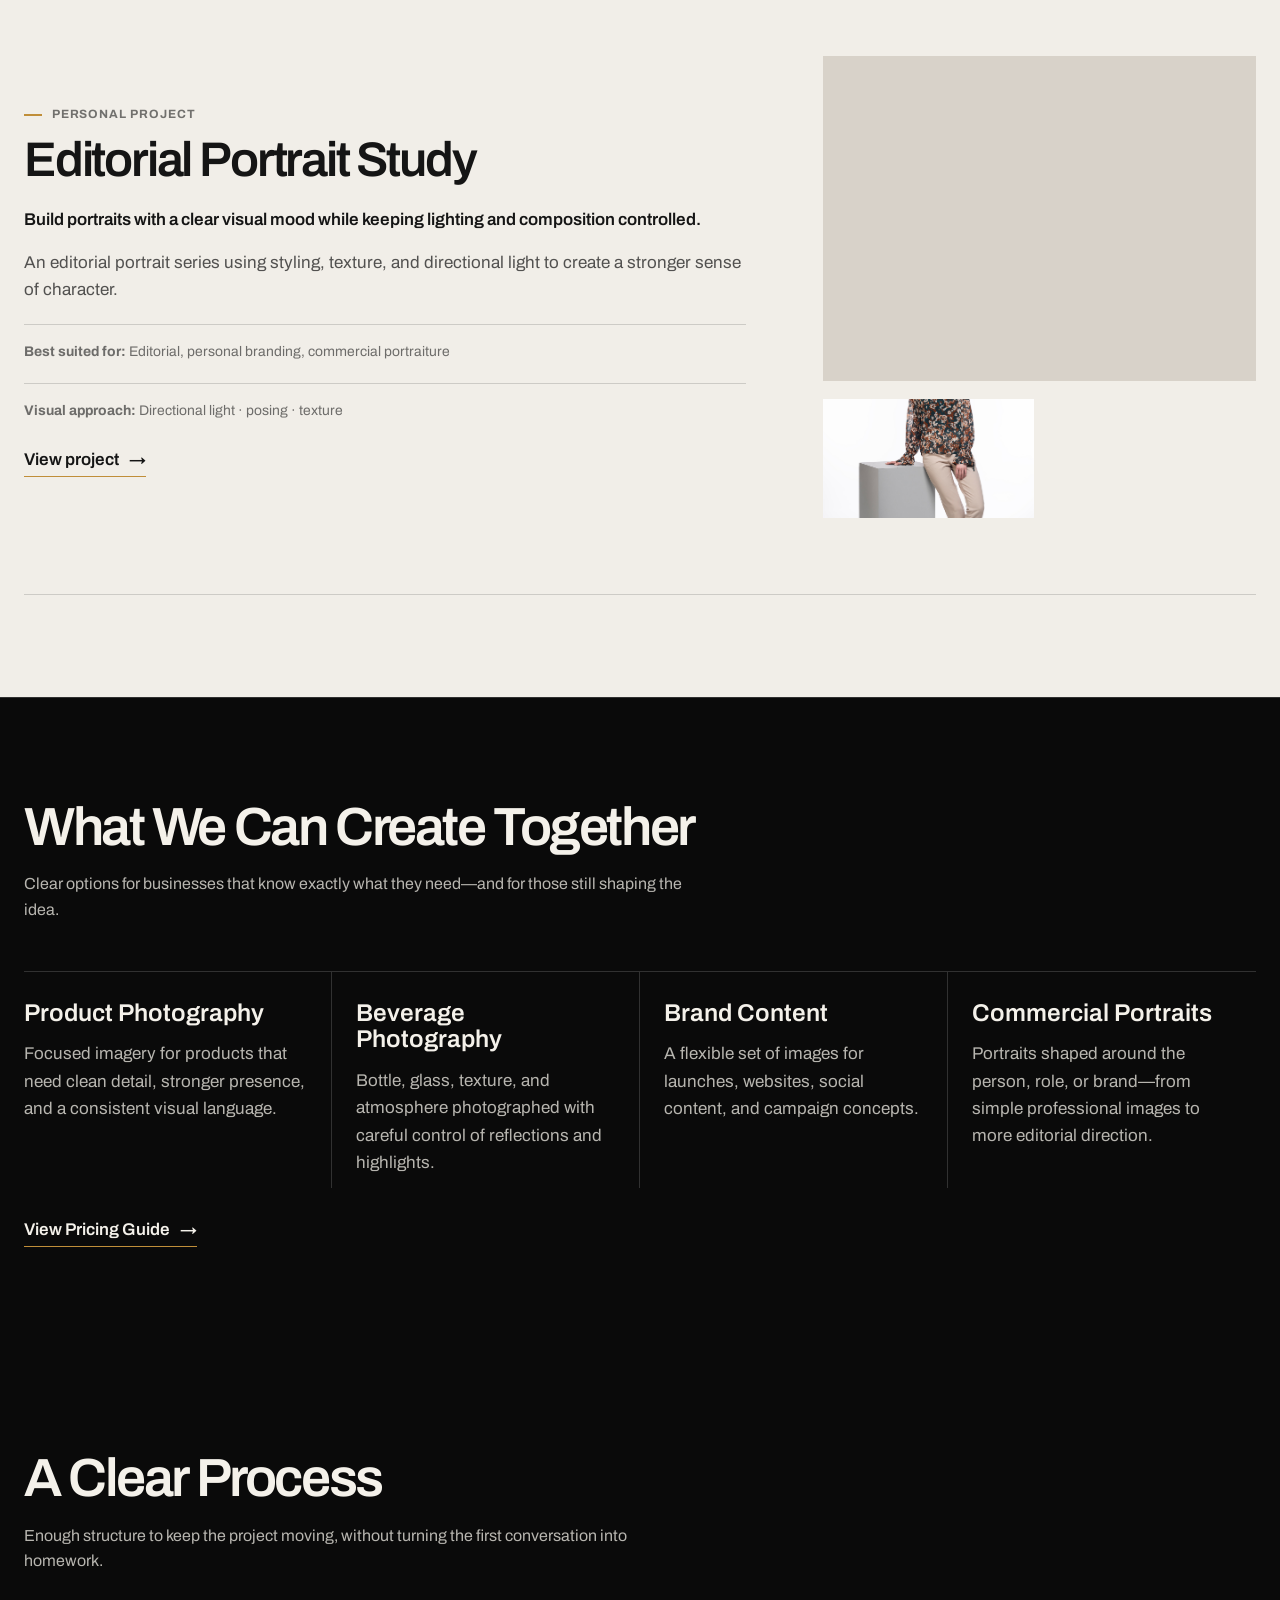
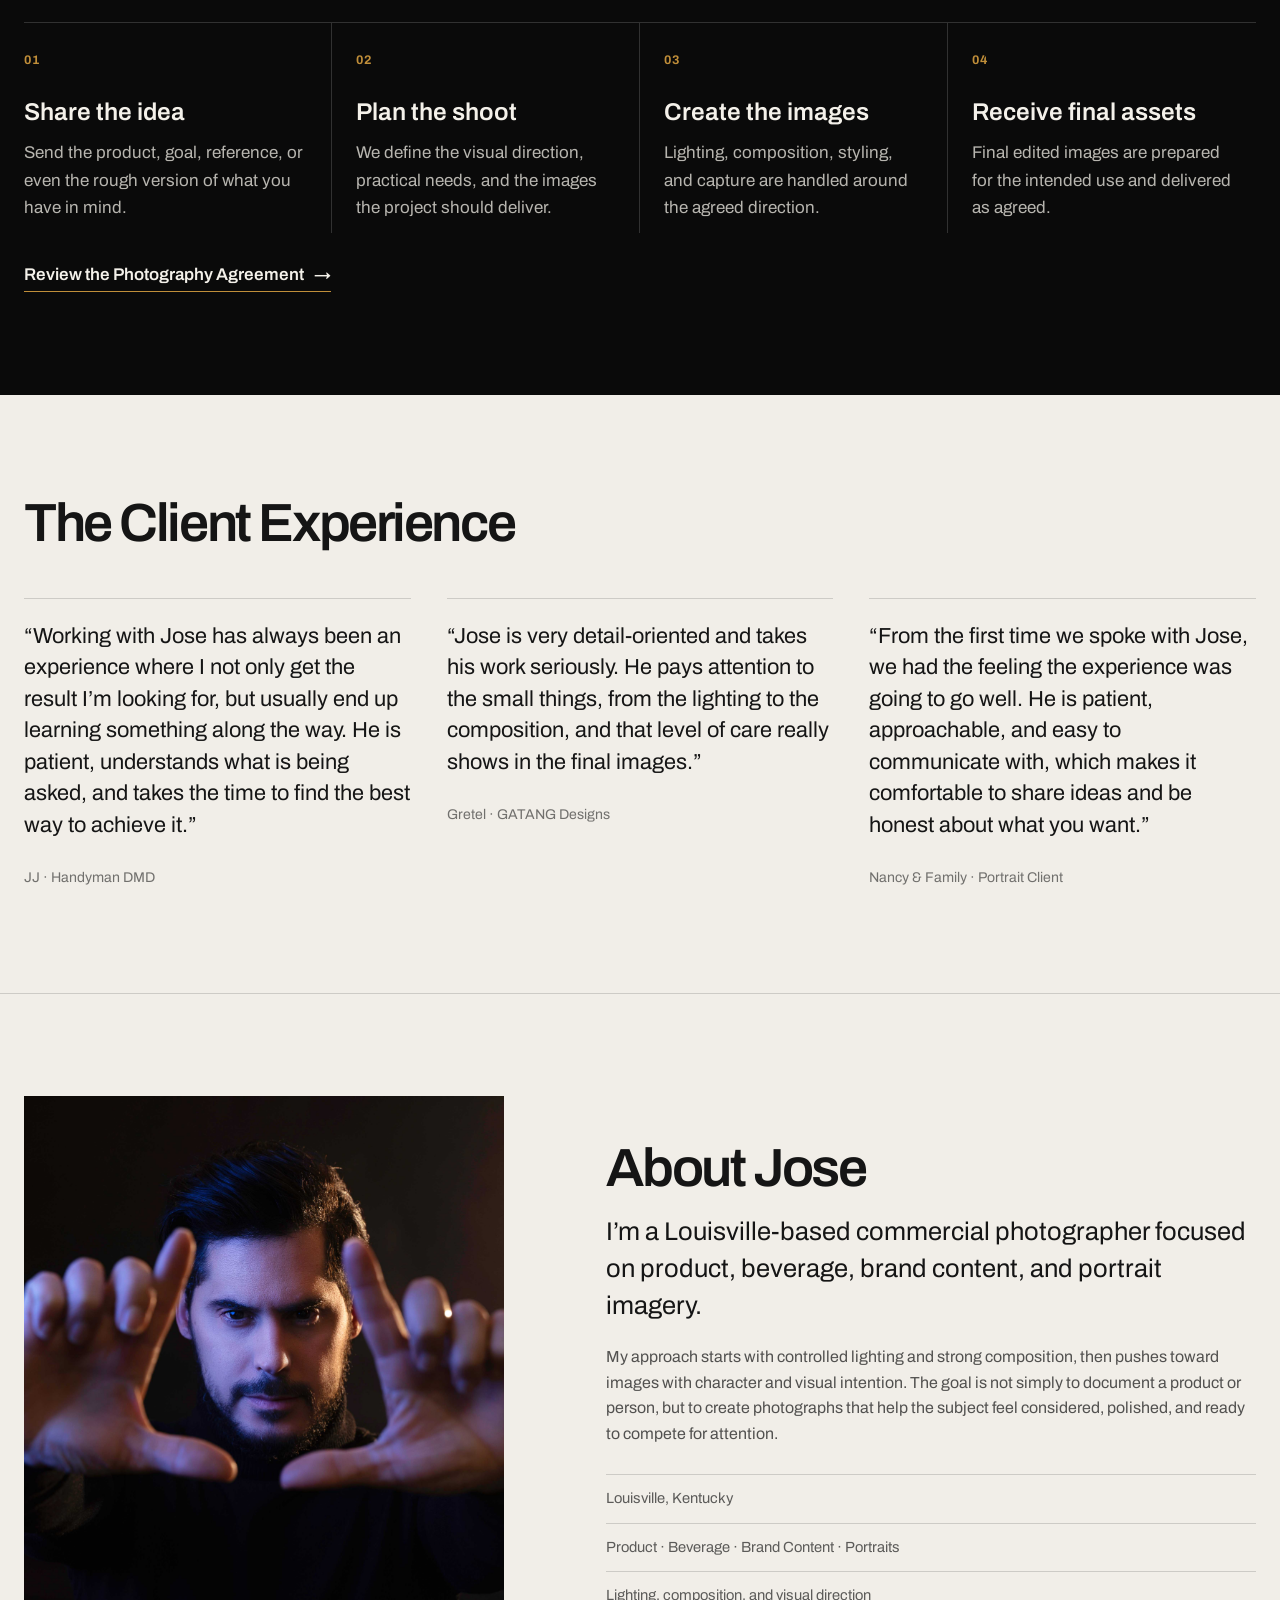
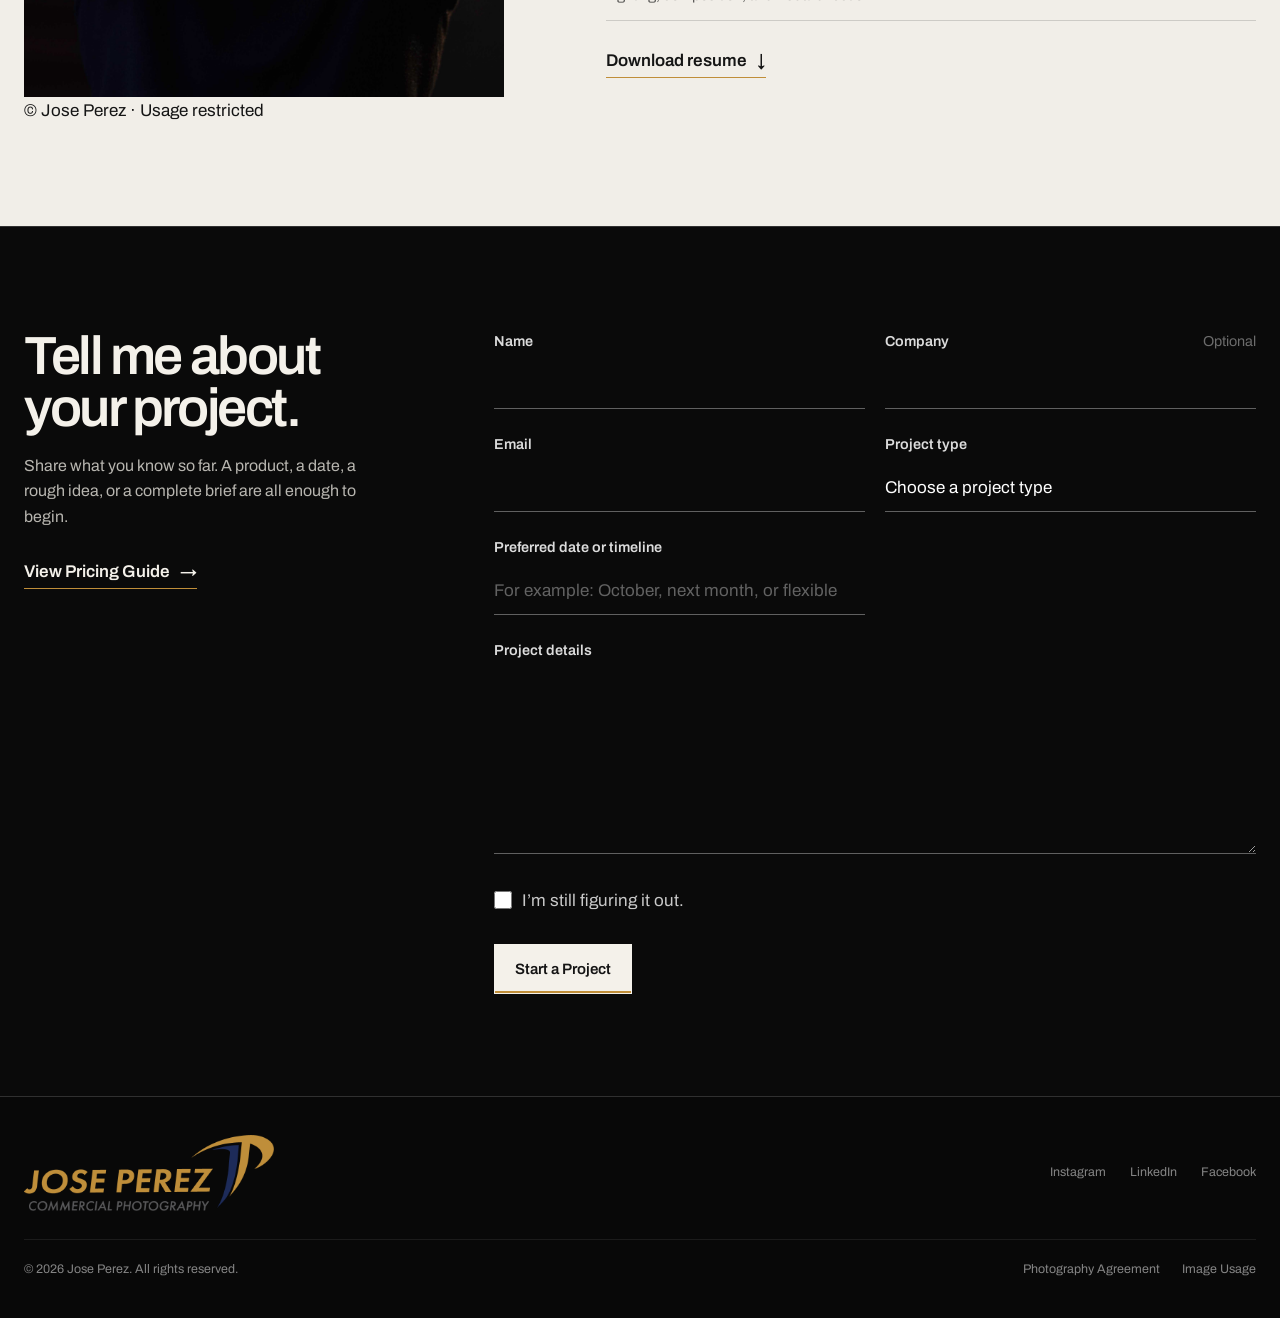
==== commit f3c6db93: "productPhotographer" ====
--- a/index.html
+++ b/index.html
@@ -46,7 +46,7 @@
           <a class="button button-primary" href="#projects">View Projects</a>
           <a class="button button-secondary" href="#contact">Start a Project</a>
         </div>
-        <img class="hero-logo hero-signature" src="images/joseLogoW.png" alt="Jose Perez Commercial Photography" />
+   <!--  <img class="hero-logo hero-signature" src="images/Logocolor.png" alt="Jose Perez Commercial Photography" />-->   
       </div>
     </section>
 
@@ -226,7 +226,7 @@
 
     <div class="footer-main">
       <a class="site-footer-brand" href="index.html" aria-label="Jose Perez Photography">
-        <img src="images/logoWhite.png" alt="" />
+        <img src="images/Logocolor.png" alt="" />
       </a>
   
       <div class="site-footer-links">
--- a/css/styles.css
+++ b/css/styles.css
@@ -10,7 +10,8 @@
   --ink-soft: rgba(21, 21, 21, 0.72);
   --line: rgba(255, 255, 255, 0.16);
   --line-dark: rgba(21, 21, 21, 0.16);
-  --accent: #7a2417;
+  --accent: #c08e39;
+  --accent-soft:#c08f393a;
   --content: 1240px;
   --header-h: 72px;
 }
@@ -174,13 +175,16 @@
 .site-brand {
   display: inline-flex;
   align-items: center;
-  width: 32px;
-  min-width: 32px;
-}
-
-.site-brand img {
+  width: 170px;
+  min-width: 30px;
+  padding: 20px;
+  
+}
+
+.site-brand div {
   width: 100%;
   height: auto;
+  
 }
 
 .desktop-nav {
@@ -362,6 +366,7 @@
   padding: 0.04em 0.6em;
   isolation: isolate;
   text-transform: uppercase;
+  
 }
 
 /* Blur SOLO de la fotografía que está detrás */
@@ -369,6 +374,7 @@
   content: "";
   position: absolute;
   inset: -0.08em -0.10em;
+  
 
   z-index: 0;
 
@@ -377,12 +383,13 @@
   -webkit-backdrop-filter: blur(5px);
   backdrop-filter: blur(5px);
   
-
+  background-color: var(--accent-soft);
   pointer-events: none;
 }
 
 /* La palabra permanece perfectamente enfocada */
 .viewfinder-text {
+ 
   position: relative;
   z-index: 2;
   color: inherit;
@@ -1543,10 +1550,7 @@
 /* =========================================================
    FINAL ACCENT SYSTEM — matches current index.html/header.html
    ========================================================= */
-:root {
-  --accent: #a64b3c;
-  --accent-soft: rgba(166, 75, 60, 0.14);
-}
+
 
 .viewfinder-word::before,
 .viewfinder-word::after {
